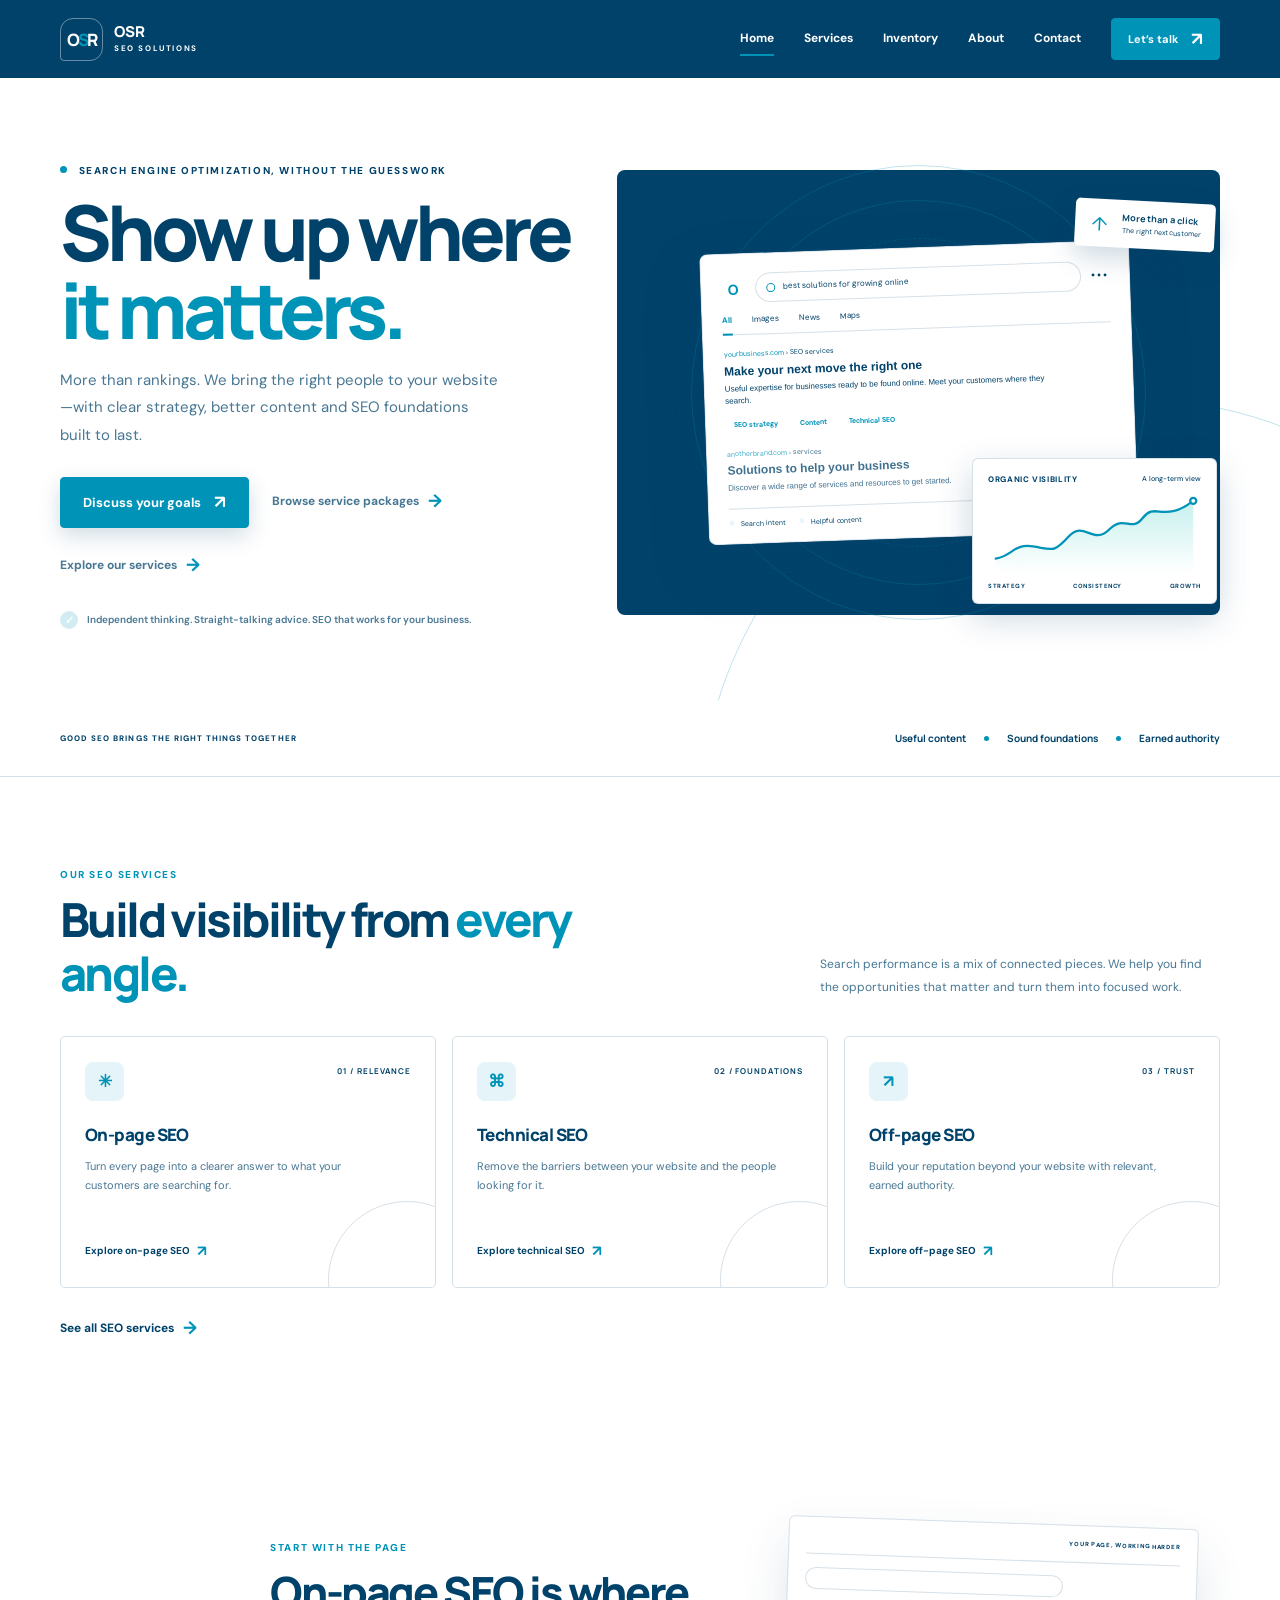
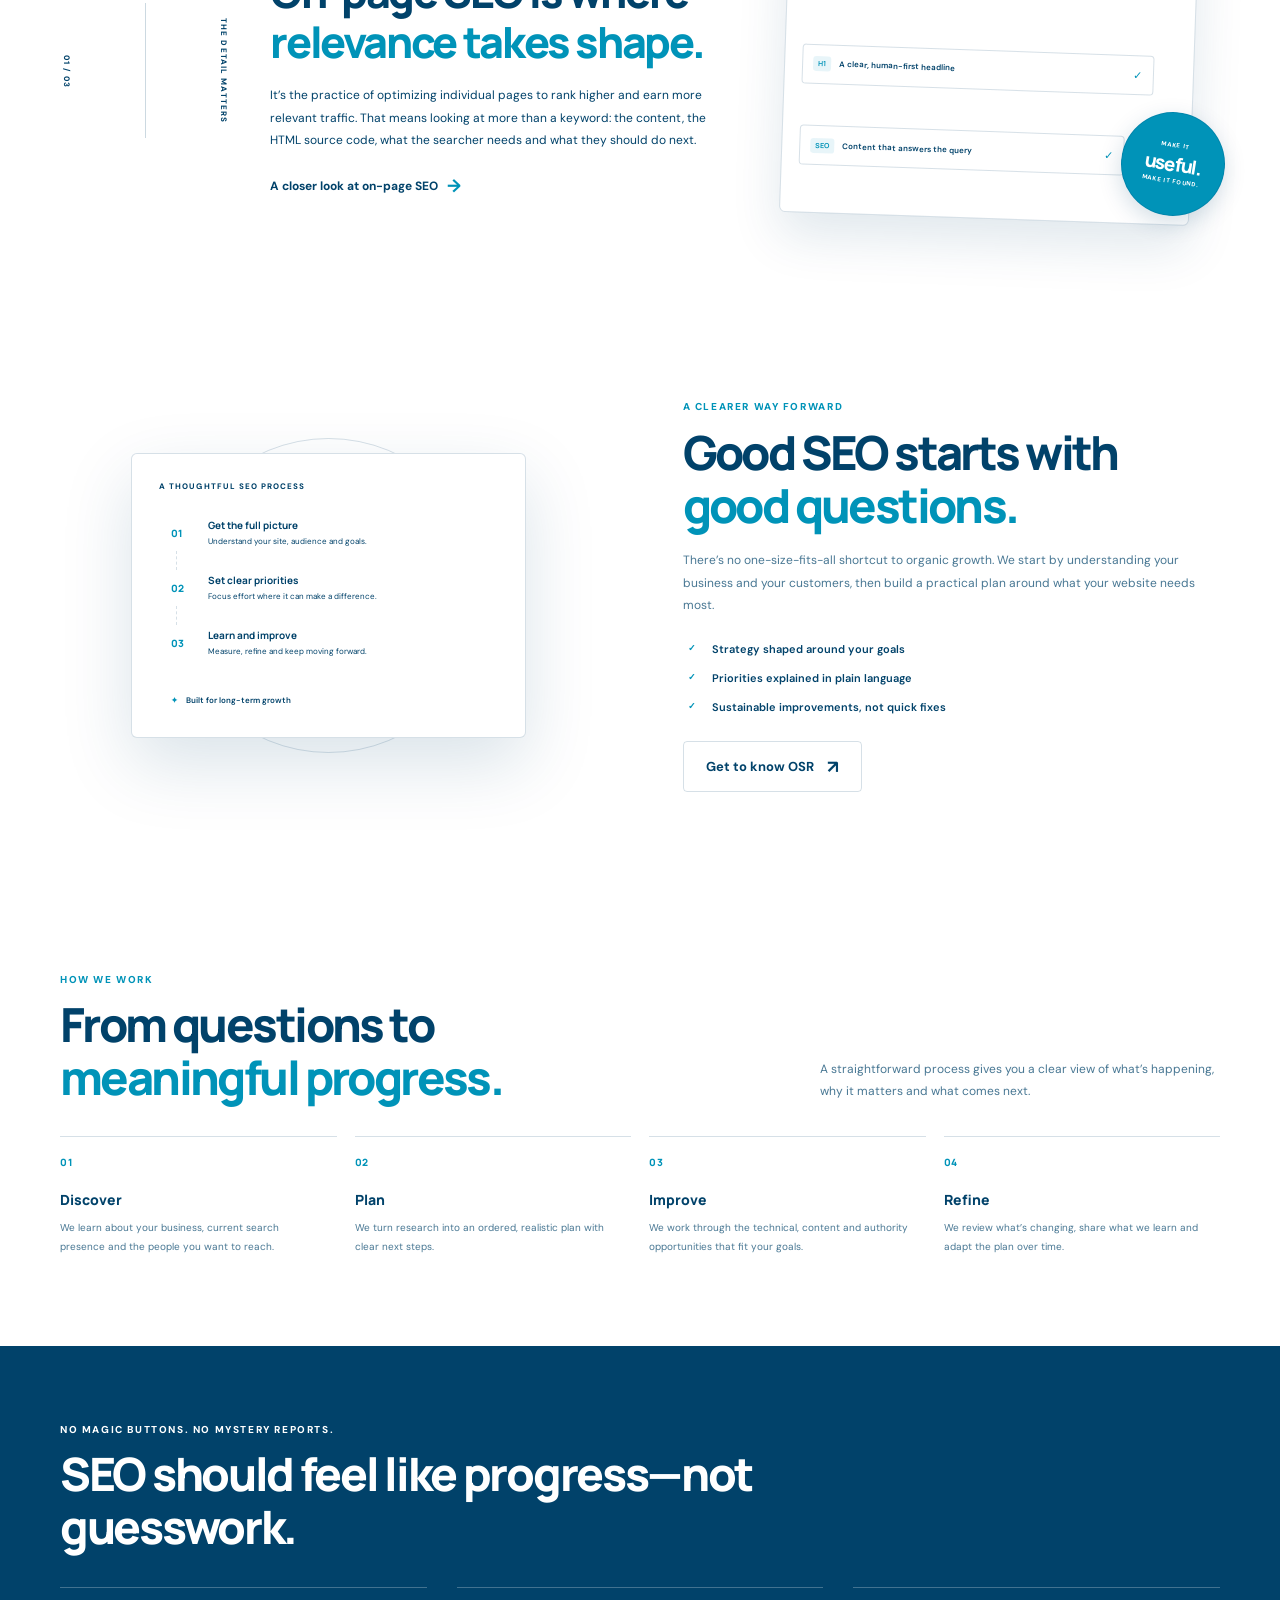
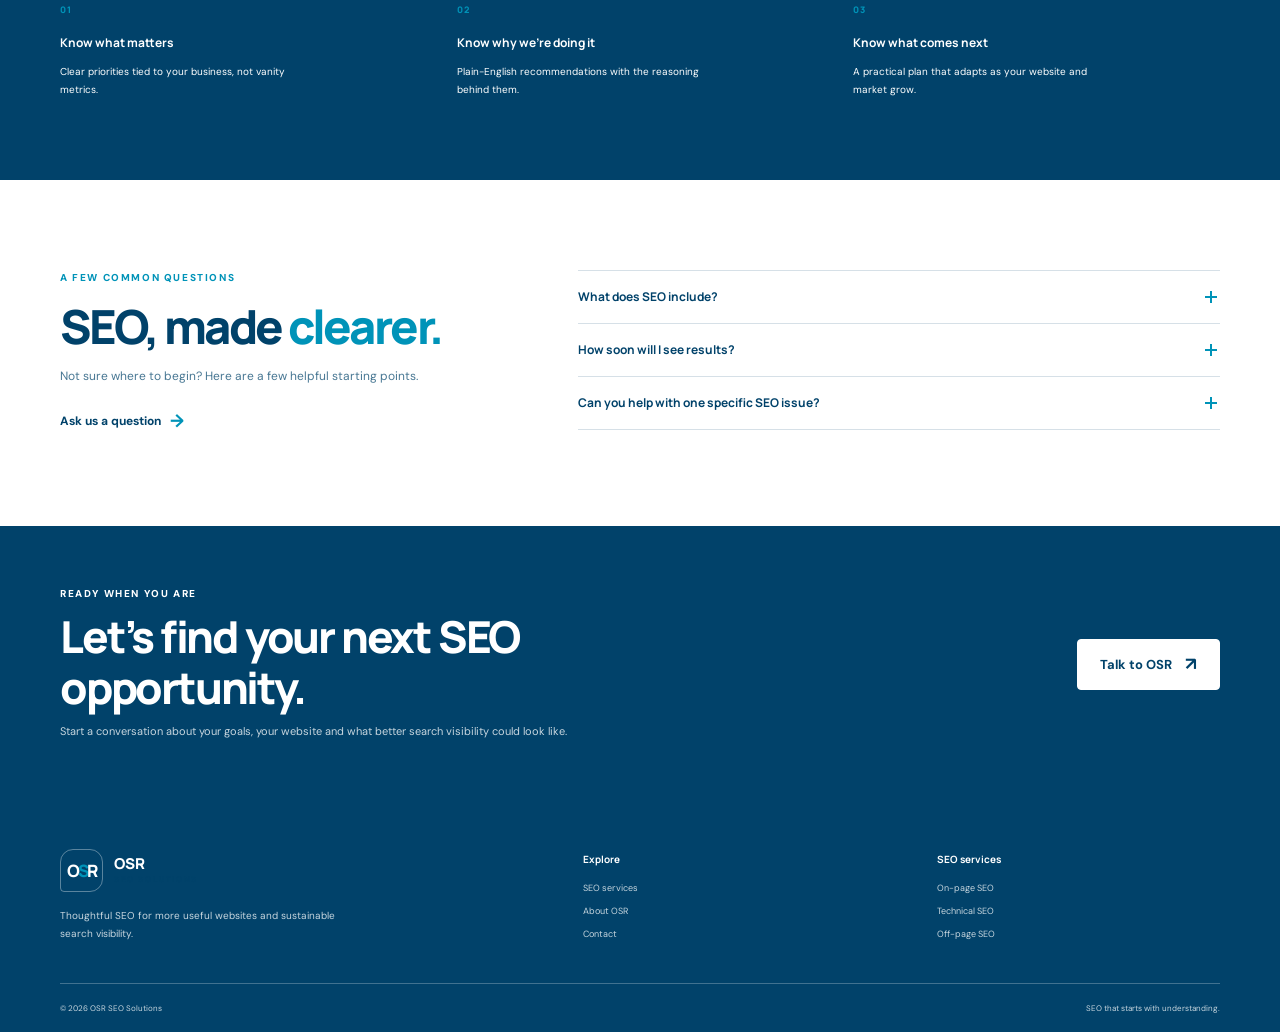
==== index.html @ 1d24c89a "Initial website upload Co-authored-by: Copilot <223556219+Copilot@users.noreply.github.com>" ====
<!doctype html>
<html lang="en">
<head>
  <meta charset="utf-8">
  <meta name="viewport" content="width=device-width, initial-scale=1">
  <meta name="description" content="Practical SEO strategy, content optimization and technical improvements from OSR SEO Solutions. Build sustainable search visibility for your business.">
  <title>OSR SEO Solutions | SEO for sustainable growth</title>
  <link rel="stylesheet" href="styles.css">
  <script src="script.js" defer></script>
</head>
<body>
  <a class="skip-link" href="#main">Skip to content</a>
  <header class="site-header">
    <div class="container header-inner">
      <a class="brand" href="index.html" aria-label="OSR SEO Solutions home">
        <span class="brand-mark" aria-hidden="true">O<span>S</span>R</span>
        <span class="brand-name">OSR <span>SEO SOLUTIONS</span></span>
      </a>
      <button class="menu-toggle" type="button" aria-expanded="false" aria-controls="site-nav">
        <span class="sr-only">Toggle navigation</span><span></span><span></span><span></span>
      </button>
      <nav class="site-nav" id="site-nav" aria-label="Main navigation">
        <a class="active" href="index.html">Home</a>
        <a href="services.html">Services</a>
        <a href="inventory.html">Inventory</a>
        <a href="about.html">About</a>
        <a href="contact.html">Contact</a>
        <a class="button button-small" href="contact.html">Let’s talk <span aria-hidden="true">↗</span></a>
      </nav>
    </div>
  </header>

  <main id="main">
    <section class="hero">
      <div class="container hero-grid">
        <div class="hero-copy">
          <p class="eyebrow"><span class="eyebrow-dot"></span> Search engine optimization, without the guesswork</p>
          <h1>Show up where <span>it matters.</span></h1>
          <p class="hero-intro">More than rankings. We bring the right people to your website—with clear strategy, better content and SEO foundations built to last.</p>
          <div class="button-row">
            <a class="button" href="contact.html">Discuss your goals <span aria-hidden="true">↗</span></a>
            <a class="text-link" href="inventory.html">Browse service packages <span aria-hidden="true">→</span></a>
            <a class="text-link" href="services.html">Explore our services <span aria-hidden="true">→</span></a>
          </div>
          <div class="hero-note"><span class="note-icon" aria-hidden="true">✓</span> Independent thinking. Straight-talking advice. SEO that works for your business.</div>
        </div>
        <div class="hero-visual" aria-label="Illustration showing how a website can appear in search results">
          <div class="hero-grid-lines" aria-hidden="true"></div>
          <div class="search-art">
            <div class="search-art-top"><span class="search-art-logo">O</span><span class="search-art-search"><span class="search-art-lens"></span> best solutions for growing online</span><span class="search-art-menu">•••</span></div>
            <div class="search-art-tabs"><span class="selected">All</span><span>Images</span><span>News</span><span>Maps</span></div>
            <div class="search-result"><small>yourbusiness.com <span>› SEO services</span></small><strong>Make your next move the right one</strong><p>Useful expertise for businesses ready to be found online. Meet your customers where they search.</p><div class="search-tags"><span>SEO strategy</span><span>Content</span><span>Technical SEO</span></div></div>
            <div class="search-result search-result-muted"><small>anotherbrand.com <span>› services</span></small><strong>Solutions to help your business</strong><p>Discover a wide range of services and resources to get started.</p></div>
            <div class="result-footer"><span><i></i> Search intent</span><span><i></i> Helpful content</span></div>
          </div>
          <div class="growth-card">
            <div class="growth-head"><span>ORGANIC VISIBILITY</span><span class="growth-period">A long-term view</span></div>
            <svg class="growth-chart" viewBox="0 0 260 104" role="img" aria-label="Illustrative rising search visibility graph">
              <defs><linearGradient id="area-fill" x1="0" x2="0" y1="0" y2="1"><stop offset="0" stop-color="#50d3ca" stop-opacity=".33"/><stop offset="1" stop-color="#50d3ca" stop-opacity="0"/></linearGradient></defs>
              <path class="chart-area" d="M0 85 C22 82 23 65 49 69 S76 78 96 56 S128 68 149 47 S178 52 194 31 S221 39 260 9 V104 H0Z"/>
              <path class="chart-line" d="M0 85 C22 82 23 65 49 69 S76 78 96 56 S128 68 149 47 S178 52 194 31 S221 39 260 9"/>
              <circle class="chart-point" cx="260" cy="9" r="4"/>
            </svg>
            <div class="growth-labels"><span>STRATEGY</span><span>CONSISTENCY</span><span>GROWTH</span></div>
          </div>
          <div class="hero-sticker"><span class="sticker-mark">↑</span><span><strong>More than a click</strong><small>The right next customer</small></span></div>
        </div>
      </div>
    </section>

    <section class="logo-strip" aria-label="SEO approach">
      <div class="container logo-strip-inner"><span>GOOD SEO BRINGS THE RIGHT THINGS TOGETHER</span><div><b>Useful content</b><i></i><b>Sound foundations</b><i></i><b>Earned authority</b></div></div>
    </section>

    <section class="section section-white">
      <div class="container">
        <div class="section-heading">
          <div><p class="eyebrow">Our SEO services</p><h2>Build visibility from <span>every angle.</span></h2></div>
          <p>Search performance is a mix of connected pieces. We help you find the opportunities that matter and turn them into focused work.</p>
        </div>
        <div class="service-grid">
          <a class="service-card" href="on-page-seo.html"><span class="card-icon icon-content" aria-hidden="true">✳</span><span class="card-number">01 / RELEVANCE</span><h3>On-page SEO</h3><p>Turn every page into a clearer answer to what your customers are searching for.</p><span class="card-link">Explore on-page SEO <b aria-hidden="true">↗</b></span></a>
          <a class="service-card" href="technical-seo.html"><span class="card-icon icon-technical" aria-hidden="true">⌘</span><span class="card-number">02 / FOUNDATIONS</span><h3>Technical SEO</h3><p>Remove the barriers between your website and the people looking for it.</p><span class="card-link">Explore technical SEO <b aria-hidden="true">↗</b></span></a>
          <a class="service-card" href="off-page-seo.html"><span class="card-icon icon-authority" aria-hidden="true">↗</span><span class="card-number">03 / TRUST</span><h3>Off-page SEO</h3><p>Build your reputation beyond your website with relevant, earned authority.</p><span class="card-link">Explore off-page SEO <b aria-hidden="true">↗</b></span></a>
        </div>
        <a class="text-link section-link" href="services.html">See all SEO services <span aria-hidden="true">→</span></a>
      </div>
    </section>

    <section class="editorial-section">
      <div class="container editorial-grid">
        <div class="editorial-kicker"><span>THE DETAIL MATTERS</span><span class="editorial-rule"></span><span>01 / 03</span></div>
        <div class="editorial-copy"><p class="eyebrow">Start with the page</p><h2>On-page SEO is where <span>relevance takes shape.</span></h2><p>It’s the practice of optimizing individual pages to rank higher and earn more relevant traffic. That means looking at more than a keyword: the content, the HTML source code, what the searcher needs and what they should do next.</p><a class="text-link" href="on-page-seo.html">A closer look at on-page SEO <span aria-hidden="true">→</span></a></div>
        <div class="editorial-art" aria-hidden="true">
          <div class="editorial-browser"><div class="browser-dots"><i></i><i></i><i></i><span>YOUR PAGE, WORKING HARDER</span></div><div class="browser-search"></div><div class="browser-title-line"></div><div class="browser-line browser-line-short"></div><div class="browser-highlight"><b>H1</b><span>A clear, human-first headline</span><em>✓</em></div><div class="browser-line"></div><div class="browser-line browser-line-medium"></div><div class="browser-highlight browser-highlight-muted"><b>SEO</b><span>Content that answers the query</span><em>✓</em></div><div class="browser-line browser-line-short"></div></div>
          <div class="editorial-stamp"><span>MAKE IT</span><strong>useful.</strong><span>MAKE IT FOUND.</span></div>
        </div>
      </div>
    </section>

    <section class="section section-tint">
      <div class="container split-section">
        <div class="split-visual">
          <div class="strategy-card">
            <span class="mini-label">A thoughtful SEO process</span>
            <div class="strategy-line"><span class="strategy-badge">01</span><span><strong>Get the full picture</strong><small>Understand your site, audience and goals.</small></span></div>
            <div class="strategy-connector"></div>
            <div class="strategy-line"><span class="strategy-badge">02</span><span><strong>Set clear priorities</strong><small>Focus effort where it can make a difference.</small></span></div>
            <div class="strategy-connector"></div>
            <div class="strategy-line"><span class="strategy-badge">03</span><span><strong>Learn and improve</strong><small>Measure, refine and keep moving forward.</small></span></div>
            <div class="strategy-bottom"><span aria-hidden="true">✦</span> Built for long-term growth</div>
          </div>
          <div class="visual-decoration" aria-hidden="true"></div>
        </div>
        <div class="split-copy">
          <p class="eyebrow">A clearer way forward</p>
          <h2>Good SEO starts with <span>good questions.</span></h2>
          <p>There’s no one-size-fits-all shortcut to organic growth. We start by understanding your business and your customers, then build a practical plan around what your website needs most.</p>
          <ul class="check-list"><li><span>✓</span> Strategy shaped around your goals</li><li><span>✓</span> Priorities explained in plain language</li><li><span>✓</span> Sustainable improvements, not quick fixes</li></ul>
          <a class="button button-outline" href="about.html">Get to know OSR <span aria-hidden="true">↗</span></a>
        </div>
      </div>
    </section>

    <section class="section section-white">
      <div class="container">
        <div class="section-heading process-heading"><div><p class="eyebrow">How we work</p><h2>From questions to <span>meaningful progress.</span></h2></div><p>A straightforward process gives you a clear view of what’s happening, why it matters and what comes next.</p></div>
        <div class="process-grid">
          <article class="process-step"><span class="process-count">01</span><h3>Discover</h3><p>We learn about your business, current search presence and the people you want to reach.</p></article>
          <article class="process-step"><span class="process-count">02</span><h3>Plan</h3><p>We turn research into an ordered, realistic plan with clear next steps.</p></article>
          <article class="process-step"><span class="process-count">03</span><h3>Improve</h3><p>We work through the technical, content and authority opportunities that fit your goals.</p></article>
          <article class="process-step"><span class="process-count">04</span><h3>Refine</h3><p>We review what’s changing, share what we learn and adapt the plan over time.</p></article>
        </div>
      </div>
    </section>

    <section class="principles-band"><div class="container principles-inner"><p class="eyebrow eyebrow-light">No magic buttons. No mystery reports.</p><h2>SEO should feel like <span>progress—not guesswork.</span></h2><div class="principles-grid"><div><span>01</span><strong>Know what matters</strong><p>Clear priorities tied to your business, not vanity metrics.</p></div><div><span>02</span><strong>Know why we’re doing it</strong><p>Plain-English recommendations with the reasoning behind them.</p></div><div><span>03</span><strong>Know what comes next</strong><p>A practical plan that adapts as your website and market grow.</p></div></div></div></section>

    <section class="section faq-section">
      <div class="container faq-layout">
        <div><p class="eyebrow">A few common questions</p><h2>SEO, made <span>clearer.</span></h2><p class="faq-intro">Not sure where to begin? Here are a few helpful starting points.</p><a class="text-link" href="contact.html">Ask us a question <span aria-hidden="true">→</span></a></div>
        <div class="faq-list">
          <details><summary>What does SEO include?<span aria-hidden="true"></span></summary><p>SEO can include keyword and audience research, on-page content improvements, technical website work, local search and off-page authority building. The right mix depends on your site and goals.</p></details>
          <details><summary>How soon will I see results?<span aria-hidden="true"></span></summary><p>SEO is an ongoing process, and timing varies with your website, competition and the work involved. We focus on making sound improvements and monitoring progress rather than promising a fixed ranking or timeline.</p></details>
          <details><summary>Can you help with one specific SEO issue?<span aria-hidden="true"></span></summary><p>Yes. You can start with a focused SEO audit or a specific service, then decide whether broader ongoing support makes sense for your business.</p></details>
        </div>
      </div>
    </section>

    <section class="cta-section"><div class="container cta-inner"><div><p class="eyebrow eyebrow-light">Ready when you are</p><h2>Let’s find your next <span>SEO opportunity.</span></h2><p>Start a conversation about your goals, your website and what better search visibility could look like.</p></div><a class="button button-light" href="contact.html">Talk to OSR <span aria-hidden="true">↗</span></a></div></section>
  </main>

  <footer class="site-footer">
    <div class="container footer-main">
      <div class="footer-brand"><a class="brand brand-light" href="index.html"><span class="brand-mark" aria-hidden="true">O<span>S</span>R</span><span class="brand-name">OSR <span>SEO SOLUTIONS</span></span></a><p>Thoughtful SEO for more useful websites and sustainable search visibility.</p></div>
      <div class="footer-column"><h2>Explore</h2><a href="services.html">SEO services</a><a href="about.html">About OSR</a><a href="contact.html">Contact</a></div>
      <div class="footer-column"><h2>SEO services</h2><a href="on-page-seo.html">On-page SEO</a><a href="technical-seo.html">Technical SEO</a><a href="off-page-seo.html">Off-page SEO</a></div>
    </div>
    <div class="container footer-bottom"><span>© <span data-current-year>2026</span> OSR SEO Solutions</span><span>SEO that starts with understanding.</span></div>
  </footer>
</body>
</html>
---- styles.css ----
@import url("https://fonts.googleapis.com/css2?family=DM+Sans:wght@400;500;600;700&family=Manrope:wght@400;500;600;700;800&display=swap");

:root  {
   
  color-scheme: light;
  --navy: #01426a;
  --teal: #0093b8;
  --teal-deep: var(--teal);
  --ink: var(--navy);
  --muted: rgb(1 66 106 / 72%);
  --line: rgb(1 66 106 / 16%);
  --pale: #fff;
  --white: #fff;
  --shadow: 0 26px 70px rgb(1 66 106 / 15%);
 
}
*  {
    box-sizing: border-box;  
}
html  {
    scroll-behavior: smooth;  
}
body  {
    margin: 0; background: var(--white); color: var(--ink); font-family: "DM Sans", Arial, sans-serif; font-size: 16px; line-height: 1.65; -webkit-font-smoothing: antialiased;  
}
a  {
    color: inherit; text-decoration: none;  
}
button, input, select, textarea  {
    font: inherit;  
}
button, a  {
    -webkit-tap-highlight-color: transparent;  
}
button:focus-visible, a:focus-visible, input:focus-visible, select:focus-visible, textarea:focus-visible, summary:focus-visible  {
    outline: 3px solid rgb(1 66 106 / 16%); outline-offset: 3px;  
}
.container  {
    width: min(1160px, calc(100% - 56px)); margin-inline: auto;  
}
.sr-only  {
    position: absolute; width: 1px; height: 1px; padding: 0; margin: -1px; overflow: hidden; clip: rect(0, 0, 0, 0); white-space: nowrap; border: 0;  
}
.skip-link  {
    position: absolute; z-index: 30; top: 8px; left: 8px; padding: 10px 14px; transform: translateY(-150%); border-radius: 5px; background: var(--white); color: var(--navy);  
}
.skip-link:focus  {
    transform: translateY(0);  
}
h1, h2, h3, p  {
    margin-top: 0;  
}
h1, h2, h3  {
    color: var(--navy); font-family: "Manrope", "DM Sans", sans-serif;  
}
.site-header  {
    position: sticky; z-index: 20; top: 0; border-bottom: 1px solid rgb(1 66 106 / 16%); background: var(--white); color: var(--navy); backdrop-filter: blur(14px);  
}
.header-inner  {
    min-height: 78px; display: flex; align-items: center; justify-content: space-between; gap: 32px;  
}
.brand  {
    display: inline-flex; align-items: center; gap: 11px; flex: 0 0 auto;  
}
.brand-mark  {
    width: 43px; height: 43px; display: flex; align-items: center; justify-content: center; border: 1px solid rgb(1 66 106 / 16%); border-radius: 13px 13px 13px 4px; color: var(--navy); font: 800 17px/1 "Manrope", sans-serif; letter-spacing: -2px;  
}
.brand-mark span  {
    color: var(--teal-deep);  
}
.brand-name  {
    display: grid; gap: 2px; color: var(--navy); font: 800 15px/1.1 "Manrope", sans-serif; letter-spacing: .01em;  
}
.brand-name > span  {
    color: var(--navy); font: 700 8px/1.4 "DM Sans", sans-serif; letter-spacing: .2em;  
}
.site-nav  {
    display: flex; align-items: center; gap: 30px;  
}
.site-nav > a:not(.button)  {
    position: relative; padding: 8px 0; color: var(--navy); font-size: 12px; font-weight: 700; transition: color .2s ease;  
}
.site-nav > a:not(.button):hover, .site-nav > a.active  {
    color: var(--navy);  
}
.site-nav > a.active::after  {
    position: absolute; right: 0; bottom: 1px; left: 0; height: 2px; background: var(--teal); content: "";  
}
.menu-toggle  {
    display: none;  
}
.button  {
    min-height: 51px; display: inline-flex; align-items: center; justify-content: center; gap: 13px; padding: 0 22px; border: 1px solid var(--teal); border-radius: 4px; background: var(--teal); color: var(--white); font-size: 13px; font-weight: 700; transition: background .2s ease, border-color .2s ease, transform .2s ease;  
}
.button:hover  {
    transform: translateY(-2px); border-color: var(--teal-deep); background: var(--teal-deep);  
}
.button > span  {
    font-size: 18px; line-height: 1;  
}
.button-small  {
    min-height: 42px; padding: 0 16px; border-color: var(--navy); background: var(--navy); font-size: 11px;  
}
.button-small:hover  {
    border-color: var(--teal-deep); background: var(--teal-deep);  
}
.button-outline  {
    border-color: rgb(1 66 106 / 16%); background: transparent; color: var(--navy);  
}
.button-outline:hover  {
    border-color: var(--navy); background: var(--navy); color: var(--white);  
}
.button-light  {
    flex: 0 0 auto; border-color: var(--white); background: var(--white); color: var(--navy);  
}
.button-light:hover  {
    border-color: rgb(1 66 106 / 16%); background: rgb(0 147 184 / 9%); color: var(--navy);  
}
.hero  {
    position: relative; overflow: hidden; padding: 77px 0 71px; background: radial-gradient(ellipse at 81% 41%, var(--teal), transparent 36%), linear-gradient(116deg, var(--navy) 0%, var(--navy) 54%, var(--navy) 100%); color: var(--white);  
}
.hero::before  {
    position: absolute; inset: 0; background-image: linear-gradient(var(--white) 1px, transparent 1px), linear-gradient(90deg, var(--white) 1px, transparent 1px); background-size: 56px 56px; content: ""; mask-image: linear-gradient(90deg, transparent, var(--navy));  
}
.hero::after  {
    position: absolute; right: -280px; bottom: -560px; width: 860px; height: 860px; border: 1px solid rgb(1 66 106 / 16%); border-radius: 50%; content: "";  
}
.hero-grid  {
    position: relative; z-index: 1; display: grid; grid-template-columns: .92fr 1.08fr; align-items: center; gap: 44px;  
}
.hero-copy  {
    padding: 8px 0 0;  
}
.eyebrow  {
    margin: 0 0 15px; color: var(--teal-deep); font-size: 10px; font-weight: 800; letter-spacing: .16em; line-height: 1.5; text-transform: uppercase;  
}
.hero .eyebrow, .eyebrow-light  {
    color: var(--teal);  
}
.eyebrow-dot  {
    width: 7px; height: 7px; display: inline-block; margin-right: 8px; border-radius: 50%; background: rgb(0 147 184 / 9%); vertical-align: 1px; box-shadow: 0 0 12px rgb(1 66 106 / 70%);  
}
.hero h1  {
    max-width: 560px; margin-bottom: 18px; color: var(--white); font-size: clamp(52px, 6.3vw, 77px); font-weight: 800; letter-spacing: -.065em; line-height: 1.01;  
}
.hero h1 span  {
    color: var(--teal);  
}
.hero-intro  {
    max-width: 440px; margin-bottom: 27px; color: var(--navy); font-size: 15px; line-height: 1.85;  
}
.button-row  {
    display: flex; align-items: center; flex-wrap: wrap; gap: 23px;  
}
.hero .button  {
    box-shadow: 0 8px 22px rgb(1 66 106 / 18%);  
}
.text-link  {
    display: inline-flex; align-items: center; gap: 9px; color: var(--navy); font-size: 12px; font-weight: 700; transition: color .2s ease, gap .2s ease;  
}
.text-link:hover  {
    gap: 14px; color: var(--teal-deep);  
}
.text-link > span  {
    color: var(--teal-deep); font-size: 18px;  
}
.hero .text-link  {
    color: var(--navy);  
}
.hero .text-link > span  {
    color: var(--teal);  
}
.hero .text-link:hover  {
    color: var(--teal);  
}
.hero-note  {
    display: flex; align-items: center; gap: 9px; margin-top: 31px; color: var(--navy); font-size: 10px; font-weight: 600;  
}
.note-icon  {
    width: 18px; height: 18px; display: grid; place-items: center; border-radius: 50%; background: rgb(0 147 184 / 9%); color: var(--teal); font-size: 11px;  
}
.hero-visual  {
    position: relative; min-height: 445px; display: grid; place-items: center;  
}
.hero-grid-lines  {
    position: absolute; width: 455px; height: 455px; border: 1px solid rgb(1 66 106 / 16%); border-radius: 50%;  
}
.hero-grid-lines::before, .hero-grid-lines::after  {
    position: absolute; inset: 34px; border: 1px solid rgb(1 66 106 / 16%); border-radius: 50%; content: "";  
}
.hero-grid-lines::after  {
    inset: 72px; border-style: dashed;  
}
.search-art  {
    position: relative; z-index: 1; width: min(430px, 88%); min-height: 263px; padding: 19px 20px 14px; transform: rotate(-2deg); border: 1px solid rgb(1 66 106 / 16%); border-radius: 8px; background: var(--white); box-shadow: 0 24px 55px rgb(1 66 106 / 25%);  
}
.search-art-top  {
    display: flex; align-items: center; gap: 10px;  
}
.search-art-logo  {
    width: 24px; height: 24px; display: grid; place-items: center; border-radius: 50%; background: var(--white); color: var(--teal-deep); font: 800 14px "Manrope", sans-serif;  
}
.search-art-search  {
    height: 30px; display: flex; flex: 1; align-items: center; gap: 8px; padding: 0 10px; border: 1px solid rgb(1 66 106 / 16%); border-radius: 20px; color: var(--navy); font-size: 8px;  
}
.search-art-lens  {
    width: 9px; height: 9px; border: 1.5px solid var(--teal-deep); border-radius: 50%;  
}
.search-art-menu  {
    color: var(--navy); font-size: 12px; letter-spacing: 2px;  
}
.search-art-tabs  {
    display: flex; gap: 20px; margin: 10px 0 13px; padding-bottom: 8px; border-bottom: 1px solid rgb(1 66 106 / 16%); color: var(--navy); font-size: 8px;  
}
.search-art-tabs .selected  {
    position: relative; color: var(--teal-deep); font-weight: 700;  
}
.search-art-tabs .selected::after  {
    position: absolute; right: 0; bottom: -9px; left: 0; height: 2px; background: var(--teal); content: "";  
}
.search-result  {
    margin-bottom: 13px;  
}
.search-result small  {
    display: block; margin-bottom: 3px; color: var(--teal); font-size: 7px;  
}
.search-result small span  {
    color: var(--navy);  
}
.search-result strong  {
    display: block; margin-bottom: 3px; color: var(--navy); font: 600 12px/1.4 Arial, sans-serif;  
}
.search-result p  {
    max-width: 340px; margin: 0; color: var(--navy); font: 8px/1.55 Arial, sans-serif;  
}
.search-result-muted  {
    margin-top: 10px; opacity: .75;  
}
.search-tags  {
    display: flex; gap: 6px; margin-top: 8px;  
}
.search-tags span  {
    padding: 4px 8px; border-radius: 20px; background: var(--white); color: var(--teal); font-size: 7px; font-weight: 700;  
}
.result-footer  {
    display: flex; gap: 14px; padding-top: 9px; border-top: 1px solid rgb(1 66 106 / 16%); color: var(--navy); font-size: 7px;  
}
.result-footer i  {
    width: 5px; height: 5px; display: inline-block; margin-right: 4px; border-radius: 50%; background: rgb(0 147 184 / 9%); vertical-align: 1px;  
}
.growth-card  {
    position: absolute; right: 3px; bottom: 11px; z-index: 2; width: 245px; padding: 14px 15px 11px; border: 1px solid rgb(1 66 106 / 16%); border-radius: 6px; background: var(--white); box-shadow: 0 13px 35px rgb(1 66 106 / 22%);  
}
.growth-head  {
    display: flex; justify-content: space-between; color: var(--navy); font-size: 8px; font-weight: 800; letter-spacing: .08em;  
}
.growth-period  {
    color: var(--navy); font-size: 7px; font-weight: 500; letter-spacing: 0;  
}
.growth-chart  {
    width: 100%; height: 79px; overflow: visible; margin-top: 8px;  
}
.chart-area  {
    fill: url(#area-fill);  
}
.chart-line  {
    fill: none; stroke: var(--teal); stroke-linecap: round; stroke-width: 3;  
}
.chart-point  {
    fill: var(--white); stroke: var(--teal); stroke-width: 3;  
}
.growth-labels  {
    display: flex; justify-content: space-between; color: var(--navy); font-size: 6px; font-weight: 700; letter-spacing: .09em;  
}
.hero-sticker  {
    position: absolute; top: 31px; right: 5px; z-index: 2; display: flex; align-items: center; gap: 9px; padding: 10px 13px 10px 10px; transform: rotate(3deg); border-radius: 5px; background: var(--white); box-shadow: 0 10px 28px rgb(1 66 106 / 20%);  
}
.sticker-mark  {
    width: 28px; height: 28px; display: grid; place-items: center; border-radius: 50%; background: var(--white); color: var(--teal); font-size: 19px;  
}
.hero-sticker > span + span  {
    display: grid; gap: 1px;  
}
.hero-sticker strong  {
    color: var(--navy); font: 700 9px "Manrope", sans-serif;  
}
.hero-sticker small  {
    color: var(--navy); font-size: 7px;  
}
.logo-strip  {
    border-bottom: 1px solid rgb(1 66 106 / 16%); background: var(--white);  
}
.logo-strip-inner  {
    min-height: 76px; display: flex; align-items: center; justify-content: space-between; gap: 24px;  
}
.logo-strip-inner > span  {
    color: var(--navy); font-size: 8px; font-weight: 800; letter-spacing: .13em;  
}
.logo-strip-inner > div  {
    display: flex; align-items: center; gap: 18px; color: var(--navy-soft); font: 700 10px "Manrope", sans-serif;  
}
.logo-strip-inner i  {
    width: 5px; height: 5px; border-radius: 50%; background: var(--teal);  
}
.section  {
    padding: 90px 0;  
}
.section-white  {
    background: var(--white);  
}
.section-tint  {
    background: var(--pale);  
}
.section-heading  {
    display: grid; grid-template-columns: 1fr .7fr; align-items: end; gap: 55px; margin-bottom: 36px;  
}
.section-heading .eyebrow  {
    margin-bottom: 11px;  
}
.section-heading h2, .split-copy h2, .faq-layout h2, .contact-copy h2  {
    max-width: 590px; margin-bottom: 0; font-size: clamp(32px, 3.9vw, 47px); font-weight: 800; letter-spacing: -.055em; line-height: 1.13;  
}
.section-heading > p  {
    max-width: 400px; justify-self: end; margin: 0 0 2px; color: var(--muted); font-size: 12px; line-height: 1.85;  
}
.hero h1 span, .page-hero h1 span, h2 span  {
    color: var(--teal-deep);  
}
.hero h1 span  {
    color: var(--teal);  
}
.service-grid  {
    display: grid; grid-template-columns: repeat(3, 1fr); gap: 16px;  
}
.service-card  {
    position: relative; min-height: 252px; display: flex; flex-direction: column; align-items: flex-start; padding: 25px 24px 23px; overflow: hidden; border: 1px solid rgb(1 66 106 / 16%); border-radius: 5px; background: var(--white); transition: box-shadow .25s ease, transform .25s ease, border-color .25s ease;  
}
a.service-card:hover  {
    transform: translateY(-5px); border-color: rgb(1 66 106 / 16%); box-shadow: 0 17px 36px rgb(1 66 106 / 10%);  
}
.service-card::after  {
    position: absolute; right: -51px; bottom: -72px; width: 156px; height: 156px; border: 1px solid rgb(1 66 106 / 16%); border-radius: 50%; content: ""; transition: transform .3s ease;  
}
.service-card:hover::after  {
    transform: scale(1.2);  
}
.card-icon, .aside-icon  {
    display: grid; flex: 0 0 auto; place-items: center; border-radius: 8px; font-weight: 700;  
}
.card-icon  {
    width: 39px; height: 39px; margin-bottom: 20px; font-size: 17px;  
}
.card-number  {
    position: absolute; top: 28px; right: 24px; color: var(--navy); font: 700 8px "Manrope", sans-serif; letter-spacing: .12em;  
}
.service-card h3  {
    margin-bottom: 8px; font-size: 17px; font-weight: 800; letter-spacing: -.03em;  
}
.service-card p  {
    max-width: 300px; margin-bottom: 19px; color: var(--muted); font-size: 11px; line-height: 1.75;  
}
.card-link  {
    position: relative; z-index: 1; display: inline-flex; align-items: center; gap: 7px; margin-top: auto; color: var(--navy); font-size: 10px; font-weight: 700;  
}
.card-link b  {
    color: var(--teal-deep); font-size: 15px;  
}
.section-link  {
    margin-top: 26px;  
}
.service-grid-expanded  {
    row-gap: 18px;  
}
.service-grid-expanded .service-card  {
    min-height: 255px;  
}
.icon-content  {
    background: var(--white); color: var(--teal);  
}
.icon-technical  {
    background: var(--white); color: var(--navy);  
}
.icon-authority  {
    background: var(--white); color: var(--navy);  
}
.icon-research  {
    background: var(--white); color: var(--navy);  
}
.icon-local  {
    background: rgb(0 147 184 / 9%); color: var(--teal);  
}
.editorial-section  {
    padding: 89px 0; overflow: hidden; background: var(--white);  
}
.editorial-grid  {
    display: grid; grid-template-columns: .38fr 1fr 1.03fr; align-items: center; gap: 40px;  
}
.editorial-kicker  {
    height: 246px; display: flex; flex-direction: column; align-items: center; justify-content: space-between; color: var(--navy); font-size: 8px; font-weight: 800; letter-spacing: .14em; writing-mode: vertical-rl;  
}
.editorial-rule  {
    width: 1px; height: 135px; background: rgb(0 147 184 / 9%);  
}
.editorial-copy .eyebrow  {
    margin-bottom: 12px;  
}
.editorial-copy h2  {
    margin: 0 0 17px; font-size: clamp(31px, 3.5vw, 43px); font-weight: 800; letter-spacing: -.055em; line-height: 1.16;  
}
.editorial-copy > p:not(.eyebrow)  {
    max-width: 450px; margin-bottom: 20px; color: var(--navy); font-size: 12px; line-height: 1.9;  
}
.editorial-art  {
    position: relative; min-height: 292px; display: grid; place-items: center;  
}
.editorial-browser  {
    width: min(100%, 410px); padding: 14px 17px 20px; transform: rotate(2deg); border: 1px solid rgb(1 66 106 / 16%); border-radius: 6px; background: var(--white); box-shadow: 0 23px 50px rgb(1 66 106 / 12%);  
}
.browser-dots  {
    display: flex; align-items: center; gap: 5px; padding-bottom: 12px; border-bottom: 1px solid rgb(1 66 106 / 16%);  
}
.browser-dots i  {
    width: 5px; height: 5px; border-radius: 50%; background: var(--white);  
}
.browser-dots span  {
    margin-left: auto; color: var(--navy); font-size: 6px; font-weight: 800; letter-spacing: .12em;  
}
.browser-search  {
    width: 69%; height: 22px; margin: 13px 0 16px; border: 1px solid rgb(1 66 106 / 16%); border-radius: 20px;  
}
.browser-title-line, .browser-line  {
    width: 66%; height: 5px; margin: 9px 0; border-radius: 4px; background: var(--white);  
}
.browser-title-line  {
    width: 77%; height: 9px; margin-bottom: 12px; background: var(--white);  
}
.browser-line-short  {
    width: 42%;  
}
.browser-line-medium  {
    width: 55%;  
}
.browser-highlight  {
    width: 94%; display: flex; align-items: center; gap: 8px; margin: 13px 0; padding: 10px; border: 1px solid rgb(1 66 106 / 16%); border-radius: 4px; background: var(--white);  
}
.browser-highlight b  {
    padding: 3px 5px; border-radius: 3px; background: rgb(0 147 184 / 9%); color: var(--teal); font: 700 7px "Manrope", sans-serif;  
}
.browser-highlight span  {
    color: var(--navy); font-size: 8px; font-weight: 600;  
}
.browser-highlight em  {
    margin-left: auto; color: var(--teal); font-size: 11px; font-style: normal;  
}
.browser-highlight-muted  {
    width: 87%; margin-top: 9px;  
}
.editorial-stamp  {
    position: absolute; right: -5px; bottom: 4px; width: 104px; height: 104px; display: flex; flex-direction: column; align-items: center; justify-content: center; transform: rotate(9deg); border: 1px solid rgb(1 66 106 / 16%); border-radius: 50%; background: var(--teal); color: var(--white); box-shadow: 0 7px 22px rgb(1 66 106 / 17%);  
}
.editorial-stamp span  {
    font-size: 6px; font-weight: 800; letter-spacing: .12em;  
}
.editorial-stamp strong  {
    font: 800 19px "Manrope", sans-serif; letter-spacing: -.06em;  
}
.split-section  {
    display: grid; grid-template-columns: 1fr 1fr; align-items: center; gap: 85px;  
}
.split-visual  {
    position: relative; min-height: 370px; display: grid; place-items: center;  
}
.strategy-card  {
    position: relative; z-index: 1; width: min(395px, 94%); padding: 26px 27px 18px; border: 1px solid rgb(1 66 106 / 16%); border-radius: 6px; background: var(--white); box-shadow: var(--shadow);  
}
.mini-label  {
    display: block; margin-bottom: 22px; color: var(--navy); font-size: 8px; font-weight: 800; letter-spacing: .13em; text-transform: uppercase;  
}
.strategy-line  {
    display: flex; align-items: center; gap: 13px;  
}
.strategy-badge  {
    width: 36px; height: 36px; display: grid; flex: 0 0 auto; place-items: center; border-radius: 50%; background: var(--white); color: var(--teal-deep); font: 800 10px "Manrope", sans-serif;  
}
.strategy-line > span + span  {
    display: grid; gap: 3px;  
}
.strategy-line strong  {
    color: var(--navy); font: 700 10px "Manrope", sans-serif;  
}
.strategy-line small  {
    color: var(--navy); font-size: 8px;  
}
.strategy-connector  {
    height: 19px; margin-left: 17px; border-left: 1px dashed rgb(1 66 106 / 16%);  
}
.strategy-bottom  {
    display: flex; align-items: center; gap: 8px; margin-top: 22px; padding: 11px 12px; border-radius: 4px; background: var(--white); color: var(--navy); font-size: 8px; font-weight: 600;  
}
.strategy-bottom > span  {
    color: var(--teal-deep);  
}
.visual-decoration  {
    position: absolute; width: 315px; height: 315px; border: 1px solid rgb(1 66 106 / 16%); border-radius: 50%;  
}
.visual-decoration::after  {
    position: absolute; inset: 28px; border: 1px dashed rgb(1 66 106 / 16%); border-radius: 50%; content: "";  
}
.split-copy .eyebrow  {
    margin-bottom: 12px;  
}
.split-copy h2  {
    margin-bottom: 17px;  
}
.split-copy > p:not(.eyebrow)  {
    margin-bottom: 16px; color: var(--muted); font-size: 12px; line-height: 1.9;  
}
.check-list  {
    display: grid; gap: 10px; margin: 22px 0 25px; padding: 0; list-style: none;  
}
.check-list li  {
    display: flex; align-items: center; gap: 10px; color: var(--navy); font-size: 11px; font-weight: 600;  
}
.check-list li > span  {
    width: 19px; height: 19px; display: grid; flex: 0 0 auto; place-items: center; border-radius: 50%; background: var(--white); color: var(--teal); font-size: 9px;  
}
.process-heading  {
    margin-bottom: 32px;  
}
.process-grid  {
    display: grid; grid-template-columns: repeat(4, 1fr); gap: 18px;  
}
.process-step  {
    padding: 18px 16px 0 0; border-top: 1px solid rgb(1 66 106 / 16%);  
}
.process-count  {
    display: block; margin-bottom: 19px; color: var(--teal-deep); font: 800 10px "Manrope", sans-serif; letter-spacing: .09em;  
}
.process-step h3  {
    margin-bottom: 8px; font-size: 14px; font-weight: 800;  
}
.process-step p  {
    margin: 0; color: var(--muted); font-size: 10px; line-height: 1.85;  
}
.principles-band  {
    padding: 76px 0 81px; background: var(--navy); color: var(--navy);  
}
.principles-inner > .eyebrow  {
    margin-bottom: 11px;  
}
.principles-inner > h2  {
    max-width: 700px; margin-bottom: 34px; color: var(--white); font-size: clamp(32px, 4vw, 46px); font-weight: 800; letter-spacing: -.05em; line-height: 1.14;  
}
.principles-inner > h2 span  {
    color: var(--teal);  
}
.principles-grid  {
    display: grid; grid-template-columns: repeat(3, 1fr); gap: 30px;  
}
.principles-grid > div  {
    padding-top: 15px; border-top: 1px solid rgb(1 66 106 / 16%);  
}
.principles-grid > div > span  {
    display: block; margin-bottom: 13px; color: var(--teal); font: 800 9px "Manrope", sans-serif; letter-spacing: .1em;  
}
.principles-grid strong  {
    color: var(--white); font: 700 12px "Manrope", sans-serif;  
}
.principles-grid p  {
    max-width: 260px; margin: 7px 0 0; color: var(--navy); font-size: 10px; line-height: 1.8;  
}
.faq-section  {
    background: var(--white);  
}
.faq-layout  {
    display: grid; grid-template-columns: .8fr 1.2fr; gap: 90px;  
}
.faq-layout h2  {
    margin-bottom: 14px;  
}
.faq-intro  {
    margin-bottom: 20px; color: var(--muted); font-size: 12px;  
}
.faq-list details  {
    border-bottom: 1px solid rgb(1 66 106 / 16%);  
}
.faq-list details:first-child  {
    border-top: 1px solid rgb(1 66 106 / 16%);  
}
.faq-list summary  {
    position: relative; display: flex; align-items: center; justify-content: space-between; gap: 20px; padding: 17px 0; color: var(--navy); cursor: pointer; font: 700 12px "Manrope", sans-serif; list-style: none;  
}
.faq-list summary::-webkit-details-marker  {
    display: none;  
}
.faq-list summary > span  {
    position: relative; width: 18px; height: 18px; flex: 0 0 auto;  
}
.faq-list summary > span::before, .faq-list summary > span::after  {
    position: absolute; top: 8px; left: 3px; width: 12px; height: 2px; background: var(--teal-deep); content: "";  
}
.faq-list summary > span::after  {
    transform: rotate(90deg); transition: transform .2s ease;  
}
.faq-list details[open] summary > span::after  {
    transform: rotate(0);  
}
.faq-list details p  {
    max-width: 580px; margin: -2px 30px 18px 0; color: var(--muted); font-size: 11px; line-height: 1.85;  
}
.cta-section  {
    padding: 60px 0; background: linear-gradient(108deg, var(--navy), var(--navy));  
}
.cta-inner  {
    display: flex; align-items: center; justify-content: space-between; gap: 40px;  
}
.eyebrow-light  {
    margin-bottom: 10px;  
}
.cta-inner h2  {
    max-width: 650px; margin-bottom: 9px; color: var(--white); font-size: clamp(30px, 3.8vw, 44px); font-weight: 800; letter-spacing: -.05em; line-height: 1.16;  
}
.cta-inner h2 span  {
    color: var(--teal);  
}
.cta-inner > div > p:last-child  {
    max-width: 590px; margin: 0; color: var(--navy); font-size: 11px; line-height: 1.8;  
}
.site-footer  {
    background: var(--navy); color: var(--navy);  
}
.footer-main  {
    display: grid; grid-template-columns: 1.6fr 1fr 1fr; gap: 70px; padding-top: 47px; padding-bottom: 40px;  
}
.brand-light .brand-mark  {
    border-color: rgb(255 255 255 / 35%); color: var(--white);  
}
.brand-light .brand-mark span  {
    color: var(--teal);  
}
.brand-light .brand-name  {
    color: var(--white);  
}
.brand-light .brand-name > span  {
    color: var(--navy);  
}
.footer-brand > p  {
    max-width: 300px; margin: 15px 0 0; color: var(--navy); font-size: 10px; line-height: 1.8;  
}
.footer-column  {
    display: grid; align-content: start; justify-items: start; gap: 8px;  
}
.footer-column h2  {
    margin: 3px 0 7px; color: var(--white); font: 700 10px "Manrope", sans-serif;  
}
.footer-column a  {
    color: var(--navy); font-size: 9px; transition: color .2s ease;  
}
.footer-column a:hover  {
    color: var(--teal);  
}
.footer-bottom  {
    min-height: 49px; display: flex; align-items: center; justify-content: space-between; gap: 20px; border-top: 1px solid rgb(1 66 106 / 16%); color: var(--navy); font-size: 8px;  
}
.page-hero  {
    position: relative; overflow: hidden; padding: 68px 0 40px; background: radial-gradient(ellipse at 85% 5%, var(--white), transparent 40%), var(--white);  
}
.page-hero::after  {
    position: absolute; top: -200px; right: -40px; width: 400px; height: 400px; border: 1px solid rgb(1 66 106 / 16%); border-radius: 50%; content: "";  
}
.page-hero-inner  {
    position: relative; z-index: 1;  
}
.page-hero h1  {
    max-width: 790px; margin-bottom: 13px; font-size: clamp(42px, 5vw, 59px); font-weight: 800; letter-spacing: -.06em; line-height: 1.1;  
}
.page-hero-inner > p:not(.eyebrow)  {
    max-width: 650px; margin-bottom: 22px; color: var(--navy); font-size: 13px; line-height: 1.85;  
}
.breadcrumbs  {
    display: flex; align-items: center; gap: 10px; color: var(--navy); font-size: 9px;  
}
.breadcrumbs a  {
    color: var(--navy);  
}
.breadcrumbs a:hover  {
    color: var(--teal-deep);  
}
.detail-layout  {
    display: grid; grid-template-columns: minmax(0, 1.45fr) minmax(260px, .75fr); align-items: start; gap: 72px;  
}
.detail-copy .eyebrow  {
    margin-bottom: 11px;  
}
.detail-copy h2  {
    max-width: 650px; margin-bottom: 18px; font-size: clamp(31px, 3.6vw, 42px); font-weight: 800; letter-spacing: -.05em; line-height: 1.17;  
}
.detail-copy > p:not(.eyebrow)  {
    max-width: 680px; margin-bottom: 15px; color: var(--muted); font-size: 12px; line-height: 1.9;  
}
.detail-copy h3  {
    margin: 27px 0 13px; font-size: 15px;  
}
.detail-list  {
    display: grid; gap: 12px; margin: 0; padding: 0; list-style: none;  
}
.detail-list li  {
    display: flex; align-items: flex-start; gap: 11px; color: var(--muted); font-size: 10px; line-height: 1.8;  
}
.detail-list li > span:first-child  {
    width: 19px; height: 19px; display: grid; flex: 0 0 auto; place-items: center; margin-top: 1px; border-radius: 50%; background: var(--white); color: var(--teal); font-size: 9px;  
}
.detail-list li > span + span  {
    display: grid; gap: 2px;  
}
.detail-list strong  {
    color: var(--navy); font-size: 11px;  
}
.detail-aside  {
    position: sticky; top: 102px; padding: 25px 24px 23px; border: 1px solid rgb(1 66 106 / 16%); border-radius: 5px; background: var(--pale);  
}
.aside-icon  {
    width: 42px; height: 42px; margin-bottom: 18px; font-size: 19px;  
}
.detail-aside .eyebrow  {
    margin-bottom: 8px; font-size: 8px;  
}
.detail-aside h3  {
    margin-bottom: 9px; font-size: 18px; line-height: 1.35;  
}
.detail-aside > p:not(.eyebrow)  {
    margin-bottom: 18px; color: var(--muted); font-size: 10px; line-height: 1.8;  
}
.section .section-heading + .process-grid  {
    margin-top: 8px;  
}
.value-grid  {
    display: grid; grid-template-columns: repeat(3, 1fr); gap: 16px;  
}
.value-card  {
    padding: 22px; border: 1px solid rgb(1 66 106 / 16%); border-radius: 5px; background: var(--white);  
}
.value-card .card-icon  {
    margin-bottom: 17px;  
}
.value-card h3  {
    margin-bottom: 8px; font-size: 14px;  
}
.value-card p  {
    margin-bottom: 0; color: var(--muted); font-size: 10px; line-height: 1.8;  
}
.split-reverse .split-copy  {
    order: 1;  
}
.split-reverse .split-visual  {
    order: 2;  
}
.contact-layout  {
    display: grid; grid-template-columns: .82fr 1.18fr; align-items: start; gap: 72px;  
}
.contact-copy .eyebrow  {
    margin-bottom: 11px;  
}
.contact-copy h2  {
    margin-bottom: 16px; font-size: clamp(31px, 3.5vw, 41px);  
}
.contact-copy > p:not(.eyebrow)  {
    margin-bottom: 26px; color: var(--muted); font-size: 12px; line-height: 1.85;  
}
.contact-prompt  {
    display: flex; align-items: flex-start; gap: 12px; padding: 16px 0; border-top: 1px solid var(--line);  
}
.contact-prompt-icon  {
    width: 30px; height: 30px; display: grid; flex: 0 0 auto; place-items: center; border-radius: 6px; background: var(--white); color: var(--teal-deep); font-size: 13px;  
}
.contact-prompt strong  {
    color: var(--navy); font: 700 10px "Manrope", sans-serif;  
}
.contact-prompt p  {
    margin: 4px 0 0; color: var(--muted); font-size: 9px; line-height: 1.75;  
}
.contact-prompt p a  {
    color: var(--teal-deep); font-weight: 700; text-decoration: underline; text-underline-offset: 2px;  
}
.contact-form  {
    display: grid; grid-template-columns: 1fr 1fr; column-gap: 14px; padding: 26px; border: 1px solid rgb(1 66 106 / 16%); border-radius: 6px; background: var(--white); box-shadow: 0 15px 40px rgb(1 66 106 / 7%);  
}
.form-heading, .form-note, .form-field-wide, .form-submit, .form-status  {
    grid-column: 1 / -1;  
}
.form-heading  {
    margin: 0 0 4px; color: var(--navy); font: 800 18px "Manrope", sans-serif; letter-spacing: -.03em;  
}
.form-note  {
    margin: 0 0 16px; color: var(--navy); font-size: 9px; line-height: 1.6;  
}
.form-field  {
    display: grid; align-content: start; gap: 5px; margin-bottom: 13px;  
}
.contact-form label  {
    color: var(--navy); font-size: 9px; font-weight: 700;  
}
.contact-form input, .contact-form select, .contact-form textarea  {
    width: 100%; min-height: 42px; padding: 9px 10px; border: 1px solid rgb(1 66 106 / 16%); border-radius: 3px; background: var(--white); color: var(--ink); font-size: 10px;  
}
.contact-form input::placeholder, .contact-form textarea::placeholder  {
    color: var(--navy);  
}
.contact-form textarea  {
    min-height: 100px; resize: vertical;  
}
.contact-form select  {
    color: var(--navy);  
}
.optional  {
    color: var(--navy); font-weight: 500;  
}
.form-submit  {
    justify-self: start; min-height: 43px; padding-inline: 16px; font-size: 10px;  
}
.form-status  {
    min-height: 18px; margin: 9px 0 0; color: var(--teal); font-size: 9px; line-height: 1.6;  
}


@media (max-width: 940px)  {
  .site-nav  {
    gap: 20px;  
}
.hero  {
    padding: 68px 0 63px;  
}
.hero-grid  {
    grid-template-columns: .92fr 1.08fr; gap: 19px;  
}
.hero h1  {
    font-size: clamp(48px, 6vw, 64px);  
}
.hero-visual  {
    min-height: 390px;  
}
.growth-card  {
    right: -3px;  
}
.editorial-grid  {
    grid-template-columns: .22fr 1fr 1fr; gap: 25px;  
}
.split-section  {
    gap: 53px;  
}
.faq-layout  {
    gap: 52px;  
}
.detail-layout, .contact-layout  {
    gap: 42px;  
}
.footer-main  {
    gap: 40px;  
}


}

@media (max-width: 800px)  {
  .hero  {
    padding: 59px 0 52px;  
}
.hero-grid  {
    grid-template-columns: 1fr; gap: 12px;  
}
.hero-copy  {
    max-width: 600px;  
}
.hero h1  {
    max-width: 600px; font-size: clamp(53px, 8vw, 68px);  
}
.hero-visual  {
    min-height: 385px;  
}


}

@media (max-width: 700px)  {
  .container  {
    width: min(calc(100% - 36px), 540px);  
}
.header-inner  {
    min-height: 68px;  
}
.brand-mark  {
    width: 39px; height: 39px;  
}
.menu-toggle  {
    width: 40px; height: 40px; display: flex; flex-direction: column; align-items: center; justify-content: center; gap: 5px; border: 1px solid rgb(1 66 106 / 16%); border-radius: 4px; background: var(--white); cursor: pointer;  
}
.menu-toggle > span:not(.sr-only)  {
    width: 17px; height: 2px; border-radius: 2px; background: var(--navy); transition: transform .2s ease, opacity .2s ease;  
}
.menu-toggle[aria-expanded="true"] > span:nth-of-type(2)  {
    transform: translateY(7px) rotate(45deg);  
}
.menu-toggle[aria-expanded="true"] > span:nth-of-type(3)  {
    opacity: 0;  
}
.menu-toggle[aria-expanded="true"] > span:nth-of-type(4)  {
    transform: translateY(-7px) rotate(-45deg);  
}
.site-nav  {
    position: absolute; top: 100%; right: 0; left: 0; display: none; align-items: stretch; gap: 0; padding: 10px 20px 19px; border-top: 1px solid rgb(1 66 106 / 16%); background: var(--white); box-shadow: 0 15px 20px rgb(1 66 106 / 12%);  
}
.site-nav.is-open  {
    display: flex; flex-direction: column;  
}
.site-nav > a:not(.button)  {
    padding: 12px 2px; border-bottom: 1px solid rgb(1 66 106 / 16%);  
}
.site-nav > a.active::after  {
    display: none;  
}
.site-nav .button  {
    align-self: flex-start; margin-top: 13px;  
}
.hero  {
    padding: 55px 0 47px;  
}
.hero-grid  {
    grid-template-columns: 1fr; gap: 24px;  
}
.hero h1  {
    max-width: 510px; font-size: clamp(47px, 11.8vw, 66px);  
}
.hero-intro  {
    max-width: 460px; font-size: 13px;  
}
.hero-note  {
    font-size: 9px;  
}
.hero-visual  {
    min-height: 350px;  
}
.hero-grid-lines  {
    width: 340px; height: 340px;  
}
.search-art  {
    width: min(405px, 88%);  
}
.growth-card  {
    right: 2px; bottom: 3px; width: 220px;  
}
.hero-sticker  {
    top: 7px; right: 0;  
}
.logo-strip-inner  {
    min-height: 74px; align-items: flex-start; justify-content: center; flex-direction: column; gap: 8px;  
}
.logo-strip-inner > div  {
    gap: 10px; font-size: 9px;  
}
.section  {
    padding: 67px 0;  
}
.section-heading  {
    grid-template-columns: 1fr; gap: 12px; margin-bottom: 26px;  
}
.section-heading > p  {
    justify-self: start;  
}
.service-grid, .value-grid  {
    grid-template-columns: 1fr; gap: 12px;  
}
.service-card  {
    min-height: 225px;  
}
.editorial-section  {
    padding: 65px 0;  
}
.editorial-grid  {
    grid-template-columns: 1fr; gap: 16px;  
}
.editorial-kicker  {
    height: auto; flex-direction: row; justify-content: flex-start; gap: 13px; writing-mode: horizontal-tb;  
}
.editorial-rule  {
    width: 39px; height: 1px;  
}
.editorial-art  {
    min-height: 260px;  
}
.editorial-browser  {
    width: 90%;  
}
.editorial-stamp  {
    right: 0;  
}
.split-section, .faq-layout, .detail-layout, .contact-layout  {
    grid-template-columns: 1fr; gap: 28px;  
}
.split-visual  {
    min-height: 335px;  
}
.split-copy  {
    grid-row: 1;  
}
.split-reverse .split-copy  {
    grid-row: auto;  
}
.process-grid  {
    grid-template-columns: 1fr 1fr; row-gap: 24px;  
}
.process-step  {
    padding-right: 8px;  
}
.process-count  {
    margin-bottom: 13px;  
}
.principles-band  {
    padding: 60px 0;  
}
.principles-grid  {
    grid-template-columns: 1fr; gap: 19px;  
}
.faq-layout  {
    gap: 22px;  
}
.cta-section  {
    padding: 47px 0;  
}
.cta-inner  {
    align-items: flex-start; flex-direction: column; gap: 20px;  
}
.footer-main  {
    grid-template-columns: 1fr 1fr; gap: 28px 20px; padding-top: 39px; padding-bottom: 32px;  
}
.footer-brand  {
    grid-column: 1 / -1;  
}
.footer-bottom  {
    align-items: flex-start; justify-content: center; flex-direction: column; gap: 4px; padding-top: 13px; padding-bottom: 13px;  
}
.page-hero  {
    padding: 47px 0 33px;  
}
.page-hero h1  {
    font-size: clamp(40px, 10.2vw, 54px);  
}
.page-hero-inner > p:not(.eyebrow)  {
    font-size: 12px;  
}
.detail-layout, .contact-layout  {
    gap: 25px;  
}
.detail-aside  {
    position: static;  
}
.contact-form  {
    padding: 21px 16px;  
}


}

@media (max-width: 390px)  {
  .container  {
    width: calc(100% - 30px);  
}
.button-row  {
    align-items: flex-start; flex-direction: column; gap: 15px;  
}
.hero-visual  {
    min-height: 310px;  
}
.search-art  {
    width: 94%; padding: 15px 14px 12px;  
}
.search-art-tabs  {
    gap: 13px;  
}
.growth-card  {
    width: 195px;  
}
.process-grid  {
    grid-template-columns: 1fr;  
}
.contact-form  {
    grid-template-columns: 1fr;  
}
.form-field  {
    grid-column: 1 / -1;  
}


}

@media (prefers-reduced-motion: reduce)  {
  *, *::before, *::after  {
    scroll-behavior: auto !important; transition-duration: .01ms !important; animation-duration: .01ms !important; animation-iteration-count: 1 !important;  
}


}

.site-header {
  border-bottom: 0;
  background: var(--navy);
  color: var(--white);
}

.brand-mark,
.brand-name,
.brand-name > span {
  color: var(--white);
}

.brand-mark {
  border-color: rgb(255 255 255 / 40%);
}

.brand-mark span,
.brand-light .brand-mark span {
  color: var(--teal);
}

.site-nav > a:not(.button),
.site-nav > a:not(.button):hover,
.site-nav > a.active {
  color: var(--white);
}

.site-nav > a.active::after {
  background: var(--teal);
}

.site-header .button-small {
  border-color: var(--teal);
  background: var(--teal);
  color: var(--white);
}

.hero {
  background: var(--navy);
}

.hero::before {
  background-image: none;
}

.hero::after,
.hero-grid-lines,
.hero-grid-lines::before,
.hero-grid-lines::after {
  border-color: rgb(0 147 184 / 25%);
}

.hero-intro,
.hero .text-link,
.hero-note {
  color: rgb(255 255 255 / 82%);
}

.hero .text-link:hover {
  color: var(--white);
}

.eyebrow-dot {
  background: var(--teal);
  box-shadow: none;
}

.note-icon {
  background: rgb(0 147 184 / 18%);
  color: var(--white);
}

.icon-content,
.icon-technical,
.icon-authority,
.icon-research,
.icon-local {
  background: rgb(0 147 184 / 10%);
  color: var(--teal);
}

.section-tint,
.editorial-section,
.faq-section {
  background: var(--white);
}

.editorial-rule {
  background: rgb(1 66 106 / 20%);
}

.principles-band {
  background: var(--navy);
  color: var(--white);
}

.principles-grid > div {
  border-color: rgb(255 255 255 / 25%);
}

.principles-grid strong,
.principles-grid p {
  color: var(--white);
}

.cta-section,
.site-footer {
  background: var(--navy);
  color: var(--white);
}

.cta-inner > div > p:last-child,
.footer-brand > p,
.footer-column a,
.footer-bottom {
  color: rgb(255 255 255 / 78%);
}

.footer-bottom {
  border-color: rgb(255 255 255 / 25%);
}

.page-hero {
  background: var(--white);
}

.hero {
  background: var(--white);
  color: var(--navy);
}

.hero h1 {
  color: var(--navy);
}

.hero .eyebrow {
  color: var(--navy);
}

.hero-intro,
.hero .text-link,
.hero-note {
  color: rgb(1 66 106 / 72%);
}

.hero-visual {
  border-radius: 8px;
  background: var(--navy);
}

.eyebrow-light {
  color: var(--white);
}

.cta-inner h2 span,
.principles-inner > h2 span {
  color: var(--white);
}

@media (max-width: 700px) {
  .menu-toggle {
    border-color: rgb(255 255 255 / 40%);
    background: transparent;
  }

  .menu-toggle > span:not(.sr-only) {
    background: var(--white);
  }

  .site-nav {
    border-color: rgb(255 255 255 / 20%);
    background: var(--navy);
  }

  .site-nav > a:not(.button) {
    border-color: rgb(255 255 255 / 20%);
  }
}

.inventory-hero {
  padding-bottom: 42px;
}

.inventory-hero .page-hero-inner {
  max-width: 1160px;
}

.inventory-note {
  display: flex;
  align-items: center;
  gap: 15px;
  margin-bottom: 29px;
  padding: 16px 19px;
  border: 1px solid rgb(0 147 184 / 35%);
  border-left: 4px solid var(--teal);
  background: var(--white);
  color: var(--navy);
  font-size: 12px;
}

.inventory-note strong {
  flex: 0 0 auto;
  color: var(--navy);
  font-family: "Manrope", sans-serif;
}

.inventory-note .button {
  margin-left: auto;
  white-space: nowrap;
}

.inventory-toolbar {
  display: flex;
  justify-content: space-between;
  gap: 18px;
  margin-bottom: 22px;
}

.inventory-search {
  min-height: 49px;
  display: flex;
  align-items: center;
  gap: 11px;
  flex: 1;
  padding: 0 15px;
  border: 1px solid rgb(1 66 106 / 20%);
  border-radius: 4px;
  background: var(--white);
  color: var(--teal);
  font-size: 21px;
}

.inventory-search input {
  width: 100%;
  border: 0;
  outline: 0;
  background: transparent;
  color: var(--navy);
  font-size: 13px;
}

.inventory-sort {
  display: flex;
  align-items: center;
  gap: 10px;
  color: var(--navy);
  font-size: 12px;
  font-weight: 700;
}

.inventory-sort select {
  min-height: 49px;
  padding: 0 35px 0 12px;
  border: 1px solid rgb(1 66 106 / 20%);
  border-radius: 4px;
  background: var(--white);
  color: var(--navy);
  font-size: 12px;
}

.inventory-layout {
  display: grid;
  grid-template-columns: 220px minmax(0, 1fr);
  align-items: start;
  gap: 28px;
}

.inventory-filters {
  position: sticky;
  top: 100px;
  padding: 20px 16px;
  border: 1px solid rgb(1 66 106 / 16%);
  border-radius: 5px;
  background: var(--white);
}

.inventory-filters h2 {
  margin-bottom: 12px;
  font-size: 15px;
}

.inventory-filter-list {
  display: grid;
  gap: 3px;
}

.inventory-filter {
  display: flex;
  justify-content: space-between;
  gap: 8px;
  padding: 9px 8px;
  border: 0;
  border-radius: 3px;
  background: transparent;
  color: var(--navy);
  cursor: pointer;
  text-align: left;
  font-size: 11px;
  font-weight: 600;
}

.inventory-filter span {
  color: var(--teal);
}

.inventory-filter:hover,
.inventory-filter.is-selected {
  background: var(--navy);
  color: var(--white);
}

.inventory-filter.is-selected span,
.inventory-filter:hover span {
  color: var(--white);
}

.inventory-cart-prompt {
  margin-top: 20px;
  padding: 15px 12px;
  border-top: 1px solid rgb(1 66 106 / 16%);
  color: var(--navy);
  font-size: 11px;
}

.inventory-cart-prompt strong {
  font-family: "Manrope", sans-serif;
  font-size: 12px;
}

.inventory-cart-prompt p {
  margin: 5px 0 8px;
}

.inventory-cart-prompt .text-link {
  padding: 0;
  border: 0;
  background: transparent;
  cursor: pointer;
}

.inventory-results-head {
  display: flex;
  align-items: center;
  justify-content: space-between;
  gap: 12px;
  margin-bottom: 13px;
  color: var(--navy);
  font-size: 11px;
}

.inventory-results-head p {
  margin: 0;
}

.inventory-results-head p span {
  color: rgb(1 66 106 / 72%);
}

.inventory-label,
.inventory-card-category {
  color: var(--teal);
  font-size: 9px;
  font-weight: 800;
  letter-spacing: .08em;
  text-transform: uppercase;
}

.inventory-grid {
  display: grid;
  grid-template-columns: repeat(3, minmax(0, 1fr));
  gap: 13px;
}

.inventory-card {
  min-height: 220px;
  display: flex;
  flex-direction: column;
  padding: 16px;
  border: 1px solid rgb(1 66 106 / 16%);
  border-radius: 5px;
  background: var(--white);
  transition: border-color .2s ease, transform .2s ease;
}

.inventory-card[hidden] {
  display: none;
}

.inventory-card:hover {
  transform: translateY(-2px);
  border-color: var(--teal);
}

.inventory-card h2 {
  margin: 9px 0 6px;
  font-size: 15px;
  line-height: 1.4;
}

.inventory-card > p {
  margin-bottom: 15px;
  color: rgb(1 66 106 / 72%);
  font-size: 11px;
  line-height: 1.55;
}

.inventory-card-bottom {
  display: flex;
  align-items: center;
  justify-content: space-between;
  gap: 8px;
  margin-top: auto;
  padding-top: 11px;
  border-top: 1px solid rgb(1 66 106 / 16%);
}

.inventory-price {
  color: var(--navy);
  font-family: "Manrope", sans-serif;
  font-size: 15px;
  font-weight: 800;
}

.inventory-card .button-small {
  min-height: 36px;
  padding-inline: 11px;
}

.inventory-empty {
  padding: 30px;
  border: 1px dashed rgb(1 66 106 / 30%);
  color: var(--navy);
  text-align: center;
}

.inventory-footnote {
  margin: 24px 0 0;
  color: rgb(1 66 106 / 72%);
  font-size: 11px;
}

.services-inventory-note {
  flex-wrap: wrap;
  margin-bottom: 31px;
}

.cart-dialog {
  width: min(500px, calc(100% - 26px));
  max-height: min(760px, calc(100% - 30px));
  padding: 0;
  border: 1px solid rgb(1 66 106 / 20%);
  border-radius: 7px;
  background: var(--white);
  color: var(--navy);
  box-shadow: var(--shadow);
}

.cart-dialog::backdrop {
  background: rgb(1 66 106 / 65%);
}

.cart-dialog-header,
.cart-dialog-footer {
  padding: 20px 22px;
}

.cart-dialog-header {
  display: flex;
  align-items: flex-start;
  justify-content: space-between;
  border-bottom: 1px solid rgb(1 66 106 / 16%);
}

.cart-dialog-header .eyebrow {
  margin-bottom: 3px;
}

.cart-dialog-header h2 {
  margin: 0;
  font-size: 22px;
}

.cart-dialog-header h2 span {
  color: var(--teal);
}

.cart-close {
  width: 34px;
  height: 34px;
  border: 1px solid rgb(1 66 106 / 20%);
  border-radius: 50%;
  background: var(--white);
  color: var(--navy);
  cursor: pointer;
  font-size: 21px;
}

.cart-dialog-body {
  max-height: 400px;
  overflow: auto;
  padding: 8px 22px;
}

.cart-empty,
.cart-warning {
  padding: 13px 0;
  color: rgb(1 66 106 / 72%);
  font-size: 12px;
}

.cart-warning {
  color: var(--navy);
}

.cart-items {
  display: grid;
  gap: 0;
  margin: 0;
  padding: 0;
  list-style: none;
}

.cart-item {
  display: grid;
  grid-template-columns: minmax(0, 1fr) auto;
  gap: 8px 12px;
  padding: 15px 0;
  border-bottom: 1px solid rgb(1 66 106 / 16%);
}

.cart-item-name {
  color: var(--navy);
  font-size: 12px;
  font-weight: 700;
}

.cart-item-price {
  color: var(--teal);
  font-size: 12px;
  font-weight: 700;
}

.cart-item-controls {
  display: flex;
  align-items: center;
  gap: 8px;
  grid-column: 1 / -1;
}

.cart-item-controls button {
  min-width: 29px;
  min-height: 28px;
  border: 1px solid rgb(1 66 106 / 20%);
  border-radius: 3px;
  background: var(--white);
  color: var(--navy);
  cursor: pointer;
}

.cart-item-controls .cart-remove {
  margin-left: auto;
  border: 0;
  color: var(--teal);
  text-decoration: underline;
}

.cart-dialog-footer {
  border-top: 1px solid rgb(1 66 106 / 16%);
}

.cart-subtotal {
  display: flex;
  justify-content: space-between;
  gap: 12px;
  font-size: 13px;
}

.cart-dialog-footer p {
  margin: 8px 0 14px;
  color: rgb(1 66 106 / 72%);
  font-size: 10px;
}

.cart-dialog-footer .button {
  width: 100%;
}

.inventory-cart-trigger {
  cursor: pointer;
}

@media (max-width: 1000px) {
  .inventory-grid {
    grid-template-columns: repeat(2, minmax(0, 1fr));
  }
}

@media (max-width: 700px) {
  .inventory-note {
    align-items: flex-start;
    flex-direction: column;
    gap: 6px;
    padding: 13px;
  }

  .inventory-note .button {
    margin: 6px 0 0;
  }

  .inventory-toolbar {
    flex-direction: column;
    gap: 11px;
  }

  .inventory-sort {
    justify-content: space-between;
  }

  .inventory-sort select {
    flex: 1;
  }

  .inventory-layout {
    grid-template-columns: 1fr;
    gap: 16px;
  }

  .inventory-filters {
    position: static;
    padding: 14px;
  }

  .inventory-filter-list {
    grid-template-columns: repeat(2, minmax(0, 1fr));
  }

  .inventory-cart-prompt {
    display: none;
  }

  .inventory-results-head {
    align-items: flex-start;
    flex-direction: column;
    gap: 4px;
  }
}

@media (max-width: 430px) {
  .inventory-grid {
    grid-template-columns: 1fr;
  }

  .inventory-card {
    min-height: 190px;
  }
}
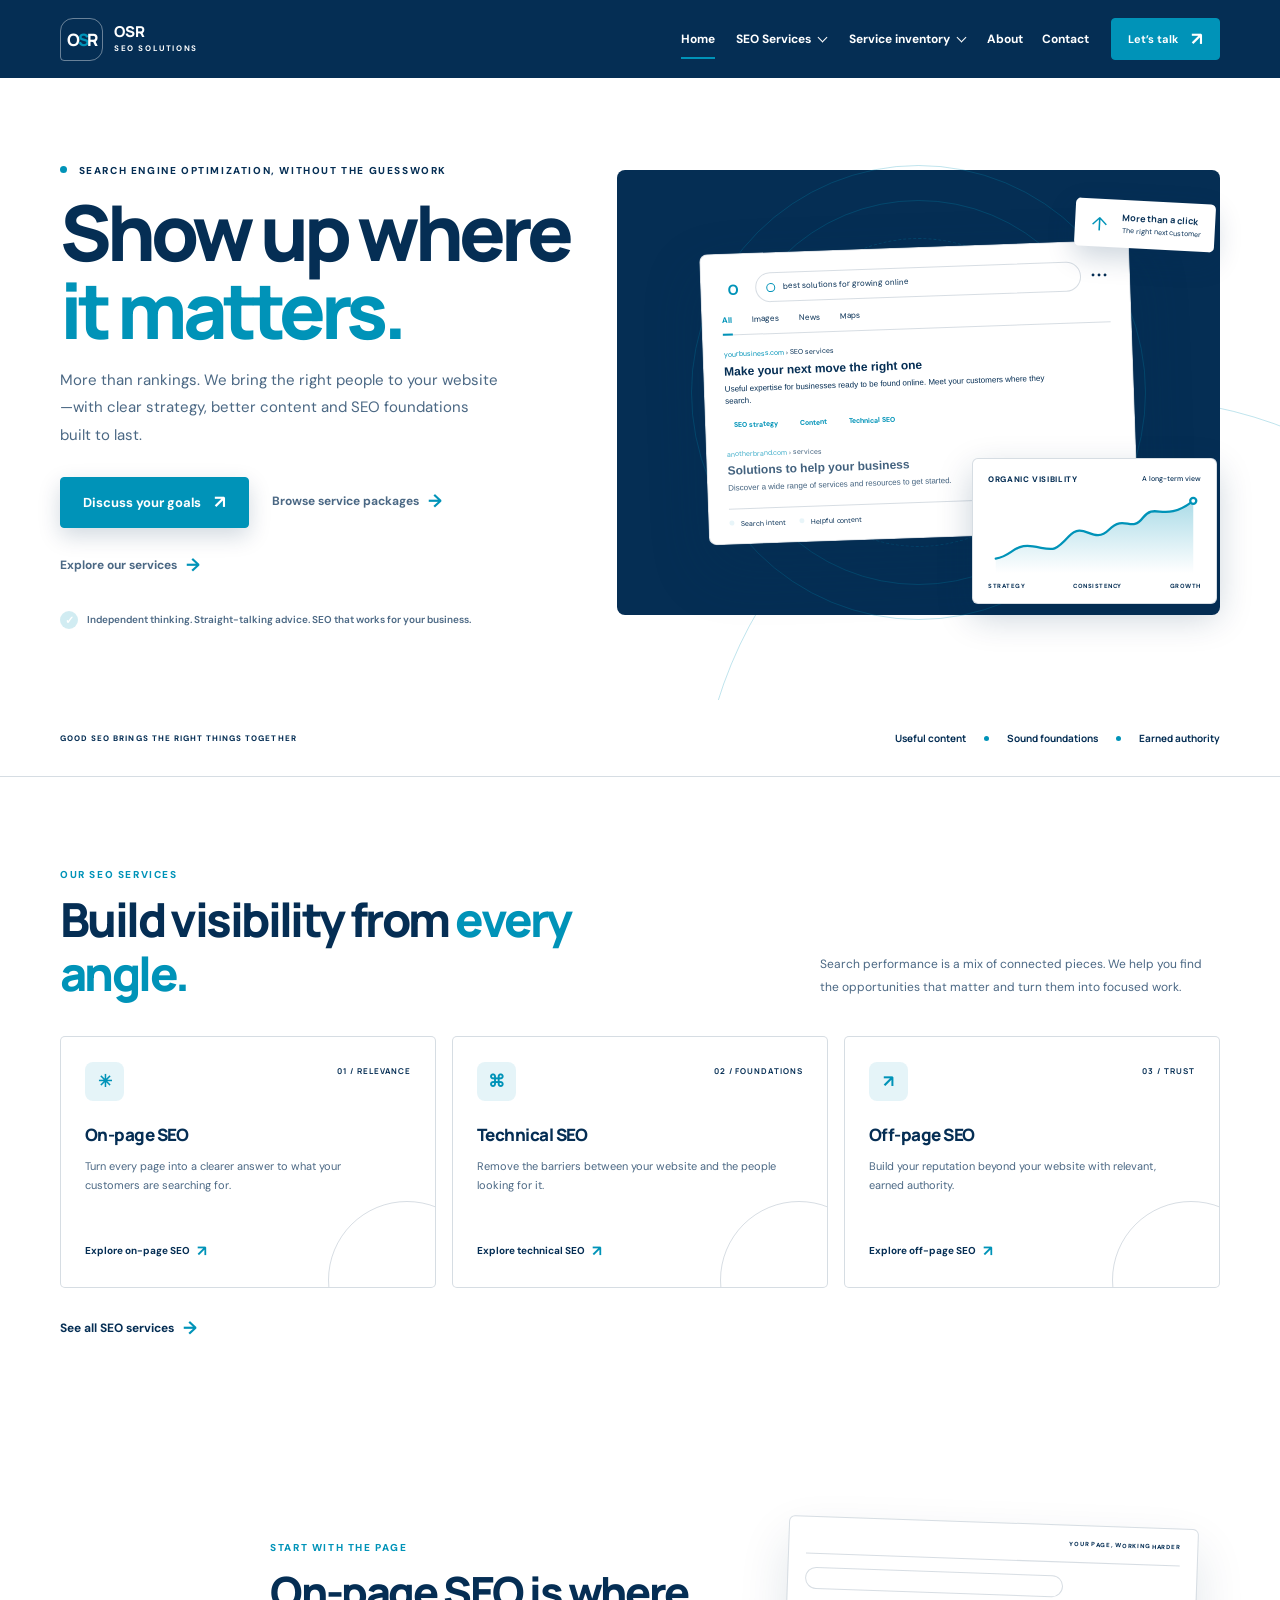
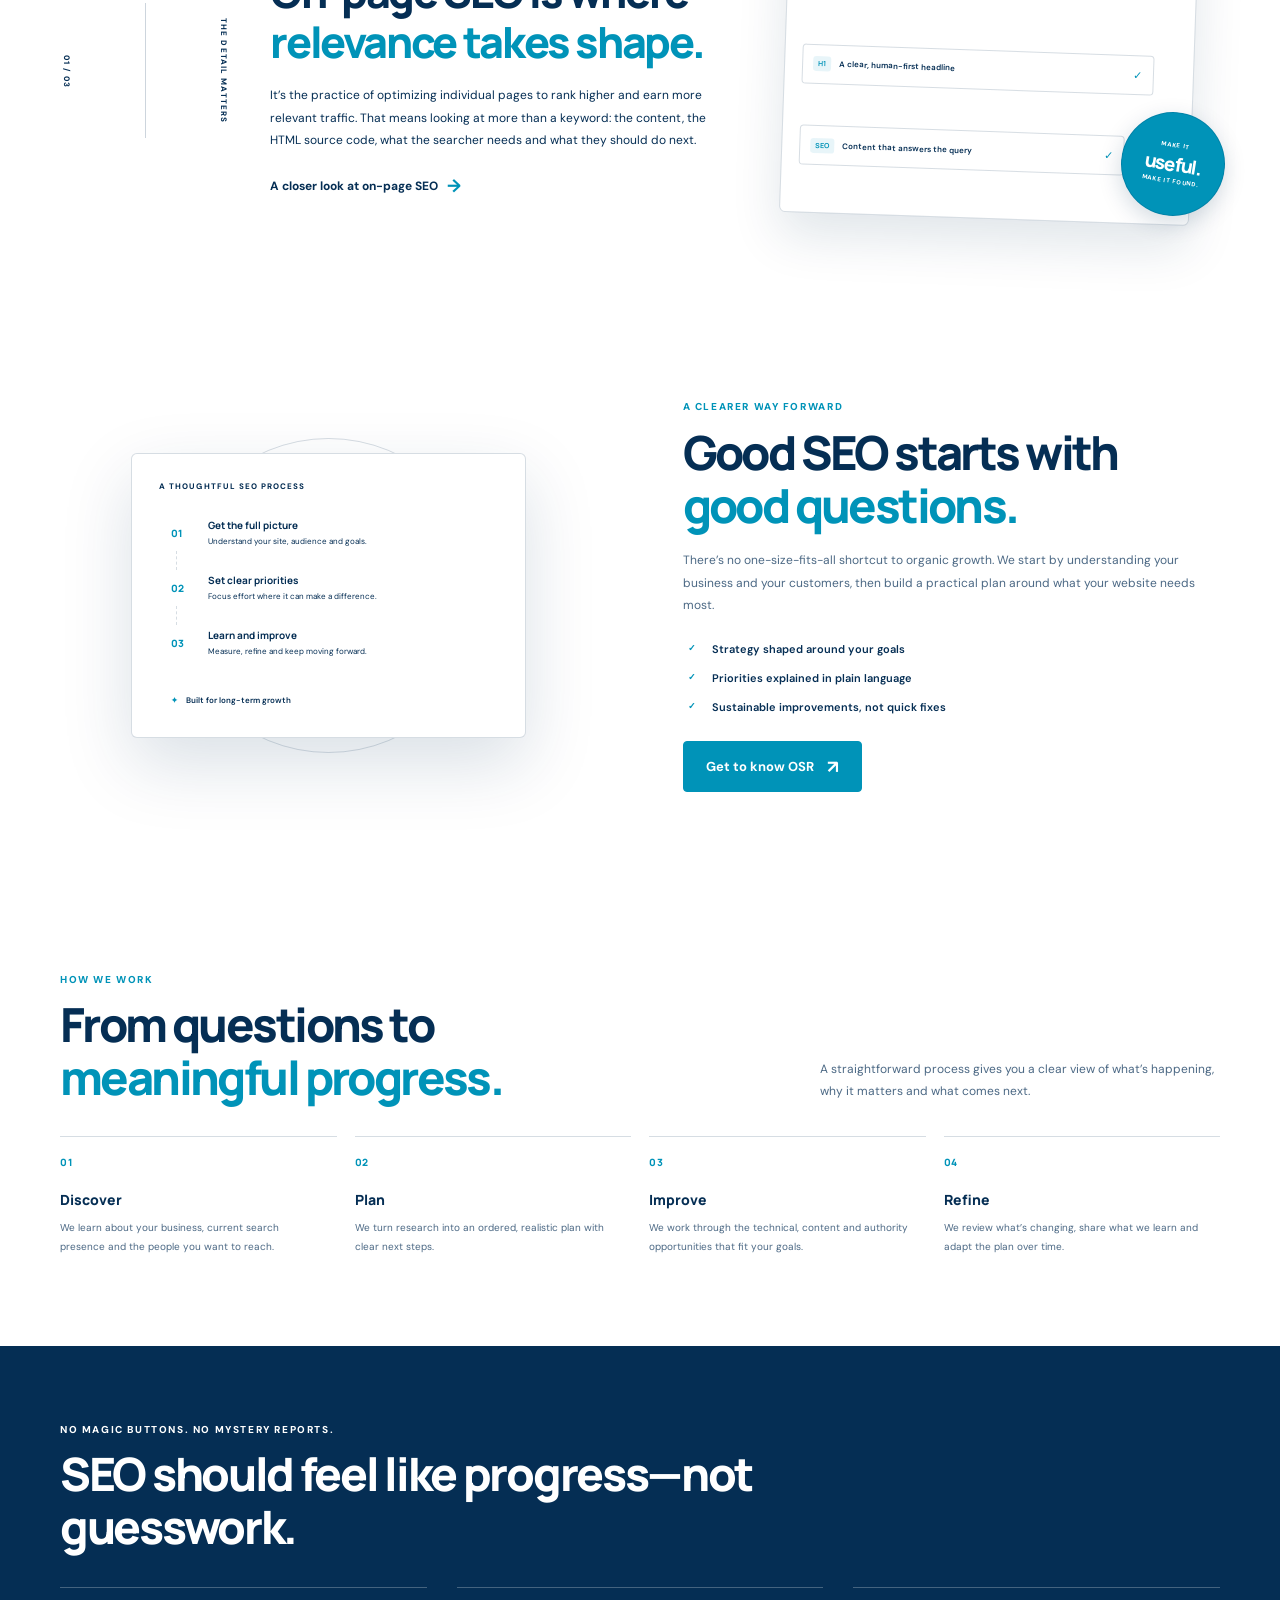
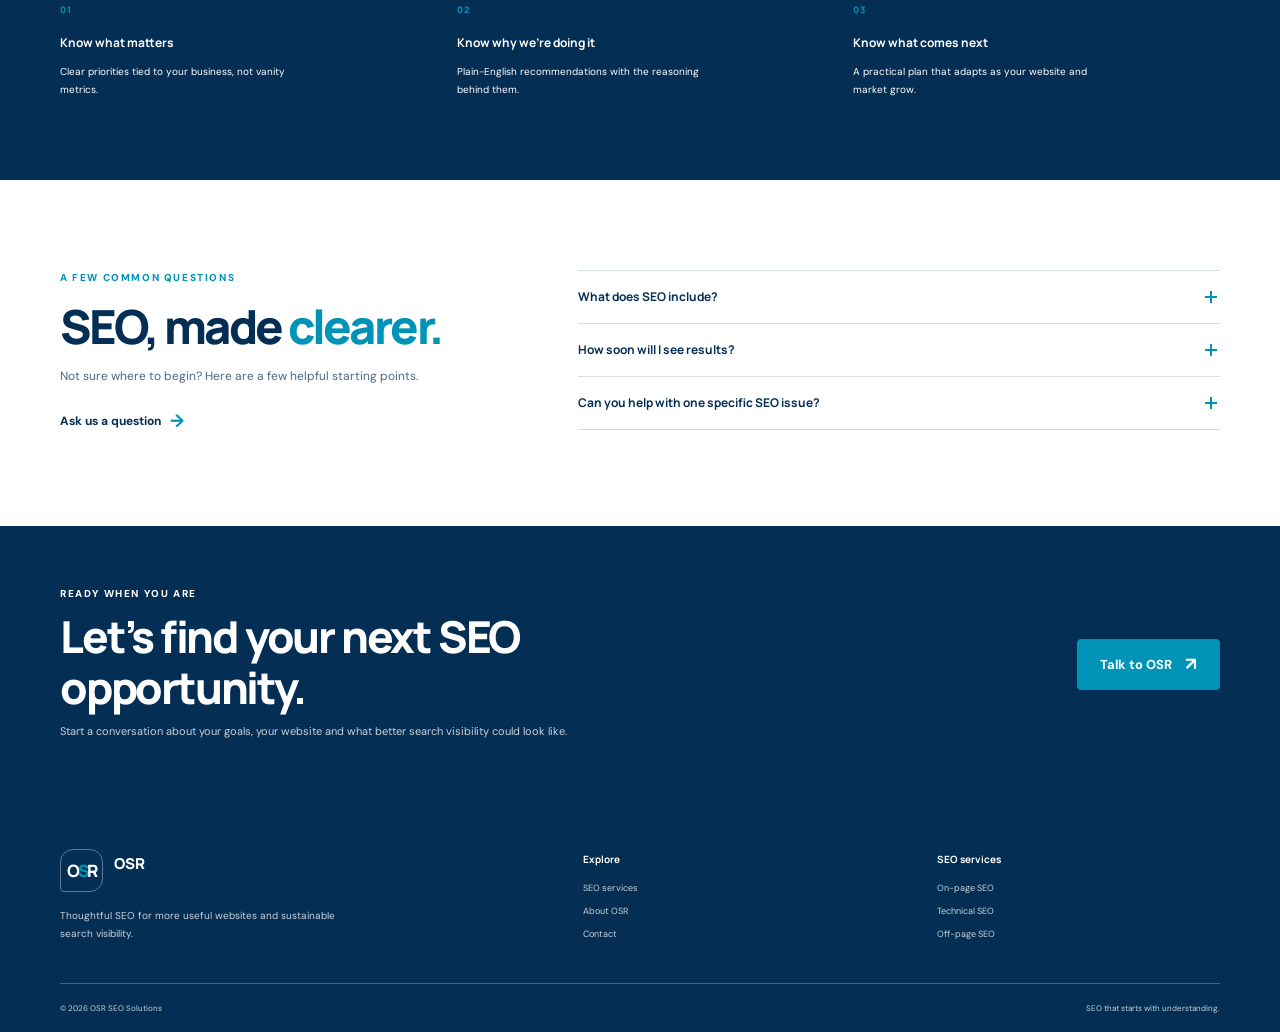
==== commit 1a639eab: "Refactor navigation structure in technical-seo.html to enhance user experience and accessibility" ====
--- a/index.html
+++ b/index.html
@@ -20,12 +20,35 @@
         <span class="sr-only">Toggle navigation</span><span></span><span></span><span></span>
       </button>
       <nav class="site-nav" id="site-nav" aria-label="Main navigation">
-        <a class="active" href="index.html">Home</a>
-        <a href="services.html">Services</a>
-        <a href="inventory.html">Inventory</a>
-        <a href="about.html">About</a>
-        <a href="contact.html">Contact</a>
-        <a class="button button-small" href="contact.html">Let’s talk <span aria-hidden="true">↗</span></a>
+        <a class="nav-link active" href="index.html" aria-current="page">Home</a>
+        <details class="nav-dropdown-group">
+          <summary class="nav-dropdown-trigger">SEO Services <span class="nav-chevron" aria-hidden="true"></span></summary>
+          <div class="nav-dropdown">
+            <span class="nav-dropdown-label">SEO SERVICES</span>
+            <a href="services.html">All SEO services <span>↗</span></a>
+            <a href="on-page-seo.html">On-page SEO <span>↗</span></a>
+            <a href="technical-seo.html">Technical SEO <span>↗</span></a>
+            <a href="off-page-seo.html">Off-page SEO <span>↗</span></a>
+            <a href="services.html#local-seo">Local SEO <span>↗</span></a>
+          </div>
+        </details>
+        <details class="nav-dropdown-group">
+          <summary class="nav-dropdown-trigger">Service inventory <span class="nav-chevron" aria-hidden="true"></span></summary>
+          <div class="nav-dropdown nav-dropdown-wide">
+            <span class="nav-dropdown-label">BROWSE PACKAGES</span>
+            <a href="inventory.html">All services <span>↗</span></a>
+            <a href="inventory.html?category=pbn">PBN Links <span>↗</span></a>
+            <a href="inventory.html?category=edu">.EDU BackLinks <span>↗</span></a>
+            <a href="inventory.html?category=casino">Casino Niche PBN Links <span>↗</span></a>
+            <a href="inventory.html?category=diversification">Diversification BackLinks <span>↗</span></a>
+            <a href="inventory.html?category=expired">Expired Domains <span>↗</span></a>
+            <a href="inventory.html?category=local">Local SEO <span>↗</span></a>
+            <a href="inventory.html?category=reviews">Buy Reviews / ORM <span>↗</span></a>
+          </div>
+        </details>
+        <a class="nav-link" href="about.html">About</a>
+        <a class="nav-link" href="contact.html">Contact</a>
+        <a class="button button-small nav-cta" href="contact.html">Let’s talk <span aria-hidden="true">↗</span></a>
       </nav>
     </div>
   </header>
@@ -56,7 +79,7 @@
           <div class="growth-card">
             <div class="growth-head"><span>ORGANIC VISIBILITY</span><span class="growth-period">A long-term view</span></div>
             <svg class="growth-chart" viewBox="0 0 260 104" role="img" aria-label="Illustrative rising search visibility graph">
-              <defs><linearGradient id="area-fill" x1="0" x2="0" y1="0" y2="1"><stop offset="0" stop-color="#50d3ca" stop-opacity=".33"/><stop offset="1" stop-color="#50d3ca" stop-opacity="0"/></linearGradient></defs>
+              <defs><linearGradient id="area-fill" x1="0" x2="0" y1="0" y2="1"><stop offset="0" stop-color="#0093b8" stop-opacity=".33"/><stop offset="1" stop-color="#0093b8" stop-opacity="0"/></linearGradient></defs>
               <path class="chart-area" d="M0 85 C22 82 23 65 49 69 S76 78 96 56 S128 68 149 47 S178 52 194 31 S221 39 260 9 V104 H0Z"/>
               <path class="chart-line" d="M0 85 C22 82 23 65 49 69 S76 78 96 56 S128 68 149 47 S178 52 194 31 S221 39 260 9"/>
               <circle class="chart-point" cx="260" cy="9" r="4"/>
--- a/styles.css
+++ b/styles.css
@@ -3,15 +3,15 @@
 :root  {
    
   color-scheme: light;
-  --navy: #01426a;
+  --navy: #052E54;
   --teal: #0093b8;
   --teal-deep: var(--teal);
   --ink: var(--navy);
-  --muted: rgb(1 66 106 / 72%);
-  --line: rgb(1 66 106 / 16%);
+  --muted: rgb(5 46 84 / 72%);
+  --line: rgb(5 46 84 / 16%);
   --pale: #fff;
   --white: #fff;
-  --shadow: 0 26px 70px rgb(1 66 106 / 15%);
+  --shadow: 0 26px 70px rgb(5 46 84 / 15%);
  
 }
 *  {
@@ -33,7 +33,7 @@
     -webkit-tap-highlight-color: transparent;  
 }
 button:focus-visible, a:focus-visible, input:focus-visible, select:focus-visible, textarea:focus-visible, summary:focus-visible  {
-    outline: 3px solid rgb(1 66 106 / 16%); outline-offset: 3px;  
+    outline: 3px solid rgb(5 46 84 / 16%); outline-offset: 3px;
 }
 .container  {
     width: min(1160px, calc(100% - 56px)); margin-inline: auto;  
@@ -54,7 +54,7 @@
     color: var(--navy); font-family: "Manrope", "DM Sans", sans-serif;  
 }
 .site-header  {
-    position: sticky; z-index: 20; top: 0; border-bottom: 1px solid rgb(1 66 106 / 16%); background: var(--white); color: var(--navy); backdrop-filter: blur(14px);  
+    position: sticky; z-index: 20; top: 0; border-bottom: 1px solid rgb(5 46 84 / 16%); background: var(--white); color: var(--navy); backdrop-filter: blur(14px);
 }
 .header-inner  {
     min-height: 78px; display: flex; align-items: center; justify-content: space-between; gap: 32px;  
@@ -63,7 +63,7 @@
     display: inline-flex; align-items: center; gap: 11px; flex: 0 0 auto;  
 }
 .brand-mark  {
-    width: 43px; height: 43px; display: flex; align-items: center; justify-content: center; border: 1px solid rgb(1 66 106 / 16%); border-radius: 13px 13px 13px 4px; color: var(--navy); font: 800 17px/1 "Manrope", sans-serif; letter-spacing: -2px;  
+    width: 43px; height: 43px; display: flex; align-items: center; justify-content: center; border: 1px solid rgb(5 46 84 / 16%); border-radius: 13px 13px 13px 4px; color: var(--navy); font: 800 17px/1 "Manrope", sans-serif; letter-spacing: -2px;
 }
 .brand-mark span  {
     color: var(--teal-deep);  
@@ -105,7 +105,7 @@
     border-color: var(--teal-deep); background: var(--teal-deep);  
 }
 .button-outline  {
-    border-color: rgb(1 66 106 / 16%); background: transparent; color: var(--navy);  
+    border-color: rgb(5 46 84 / 16%); background: transparent; color: var(--navy);
 }
 .button-outline:hover  {
     border-color: var(--navy); background: var(--navy); color: var(--white);  
@@ -114,7 +114,7 @@
     flex: 0 0 auto; border-color: var(--white); background: var(--white); color: var(--navy);  
 }
 .button-light:hover  {
-    border-color: rgb(1 66 106 / 16%); background: rgb(0 147 184 / 9%); color: var(--navy);  
+    border-color: rgb(5 46 84 / 16%); background: rgb(0 147 184 / 9%); color: var(--navy);
 }
 .hero  {
     position: relative; overflow: hidden; padding: 77px 0 71px; background: radial-gradient(ellipse at 81% 41%, var(--teal), transparent 36%), linear-gradient(116deg, var(--navy) 0%, var(--navy) 54%, var(--navy) 100%); color: var(--white);  
@@ -123,7 +123,7 @@
     position: absolute; inset: 0; background-image: linear-gradient(var(--white) 1px, transparent 1px), linear-gradient(90deg, var(--white) 1px, transparent 1px); background-size: 56px 56px; content: ""; mask-image: linear-gradient(90deg, transparent, var(--navy));  
 }
 .hero::after  {
-    position: absolute; right: -280px; bottom: -560px; width: 860px; height: 860px; border: 1px solid rgb(1 66 106 / 16%); border-radius: 50%; content: "";  
+    position: absolute; right: -280px; bottom: -560px; width: 860px; height: 860px; border: 1px solid rgb(5 46 84 / 16%); border-radius: 50%; content: "";
 }
 .hero-grid  {
     position: relative; z-index: 1; display: grid; grid-template-columns: .92fr 1.08fr; align-items: center; gap: 44px;  
@@ -138,7 +138,7 @@
     color: var(--teal);  
 }
 .eyebrow-dot  {
-    width: 7px; height: 7px; display: inline-block; margin-right: 8px; border-radius: 50%; background: rgb(0 147 184 / 9%); vertical-align: 1px; box-shadow: 0 0 12px rgb(1 66 106 / 70%);  
+    width: 7px; height: 7px; display: inline-block; margin-right: 8px; border-radius: 50%; background: rgb(0 147 184 / 9%); vertical-align: 1px; box-shadow: 0 0 12px rgb(5 46 84 / 70%);
 }
 .hero h1  {
     max-width: 560px; margin-bottom: 18px; color: var(--white); font-size: clamp(52px, 6.3vw, 77px); font-weight: 800; letter-spacing: -.065em; line-height: 1.01;  
@@ -153,7 +153,7 @@
     display: flex; align-items: center; flex-wrap: wrap; gap: 23px;  
 }
 .hero .button  {
-    box-shadow: 0 8px 22px rgb(1 66 106 / 18%);  
+    box-shadow: 0 8px 22px rgb(5 46 84 / 18%);
 }
 .text-link  {
     display: inline-flex; align-items: center; gap: 9px; color: var(--navy); font-size: 12px; font-weight: 700; transition: color .2s ease, gap .2s ease;  
@@ -183,16 +183,16 @@
     position: relative; min-height: 445px; display: grid; place-items: center;  
 }
 .hero-grid-lines  {
-    position: absolute; width: 455px; height: 455px; border: 1px solid rgb(1 66 106 / 16%); border-radius: 50%;  
+    position: absolute; width: 455px; height: 455px; border: 1px solid rgb(5 46 84 / 16%); border-radius: 50%;
 }
 .hero-grid-lines::before, .hero-grid-lines::after  {
-    position: absolute; inset: 34px; border: 1px solid rgb(1 66 106 / 16%); border-radius: 50%; content: "";  
+    position: absolute; inset: 34px; border: 1px solid rgb(5 46 84 / 16%); border-radius: 50%; content: "";
 }
 .hero-grid-lines::after  {
     inset: 72px; border-style: dashed;  
 }
 .search-art  {
-    position: relative; z-index: 1; width: min(430px, 88%); min-height: 263px; padding: 19px 20px 14px; transform: rotate(-2deg); border: 1px solid rgb(1 66 106 / 16%); border-radius: 8px; background: var(--white); box-shadow: 0 24px 55px rgb(1 66 106 / 25%);  
+    position: relative; z-index: 1; width: min(430px, 88%); min-height: 263px; padding: 19px 20px 14px; transform: rotate(-2deg); border: 1px solid rgb(5 46 84 / 16%); border-radius: 8px; background: var(--white); box-shadow: 0 24px 55px rgb(5 46 84 / 25%);
 }
 .search-art-top  {
     display: flex; align-items: center; gap: 10px;  
@@ -201,7 +201,7 @@
     width: 24px; height: 24px; display: grid; place-items: center; border-radius: 50%; background: var(--white); color: var(--teal-deep); font: 800 14px "Manrope", sans-serif;  
 }
 .search-art-search  {
-    height: 30px; display: flex; flex: 1; align-items: center; gap: 8px; padding: 0 10px; border: 1px solid rgb(1 66 106 / 16%); border-radius: 20px; color: var(--navy); font-size: 8px;  
+    height: 30px; display: flex; flex: 1; align-items: center; gap: 8px; padding: 0 10px; border: 1px solid rgb(5 46 84 / 16%); border-radius: 20px; color: var(--navy); font-size: 8px;
 }
 .search-art-lens  {
     width: 9px; height: 9px; border: 1.5px solid var(--teal-deep); border-radius: 50%;  
@@ -210,7 +210,7 @@
     color: var(--navy); font-size: 12px; letter-spacing: 2px;  
 }
 .search-art-tabs  {
-    display: flex; gap: 20px; margin: 10px 0 13px; padding-bottom: 8px; border-bottom: 1px solid rgb(1 66 106 / 16%); color: var(--navy); font-size: 8px;  
+    display: flex; gap: 20px; margin: 10px 0 13px; padding-bottom: 8px; border-bottom: 1px solid rgb(5 46 84 / 16%); color: var(--navy); font-size: 8px;
 }
 .search-art-tabs .selected  {
     position: relative; color: var(--teal-deep); font-weight: 700;  
@@ -243,13 +243,13 @@
     padding: 4px 8px; border-radius: 20px; background: var(--white); color: var(--teal); font-size: 7px; font-weight: 700;  
 }
 .result-footer  {
-    display: flex; gap: 14px; padding-top: 9px; border-top: 1px solid rgb(1 66 106 / 16%); color: var(--navy); font-size: 7px;  
+    display: flex; gap: 14px; padding-top: 9px; border-top: 1px solid rgb(5 46 84 / 16%); color: var(--navy); font-size: 7px;
 }
 .result-footer i  {
     width: 5px; height: 5px; display: inline-block; margin-right: 4px; border-radius: 50%; background: rgb(0 147 184 / 9%); vertical-align: 1px;  
 }
 .growth-card  {
-    position: absolute; right: 3px; bottom: 11px; z-index: 2; width: 245px; padding: 14px 15px 11px; border: 1px solid rgb(1 66 106 / 16%); border-radius: 6px; background: var(--white); box-shadow: 0 13px 35px rgb(1 66 106 / 22%);  
+    position: absolute; right: 3px; bottom: 11px; z-index: 2; width: 245px; padding: 14px 15px 11px; border: 1px solid rgb(5 46 84 / 16%); border-radius: 6px; background: var(--white); box-shadow: 0 13px 35px rgb(5 46 84 / 22%);
 }
 .growth-head  {
     display: flex; justify-content: space-between; color: var(--navy); font-size: 8px; font-weight: 800; letter-spacing: .08em;  
@@ -273,7 +273,7 @@
     display: flex; justify-content: space-between; color: var(--navy); font-size: 6px; font-weight: 700; letter-spacing: .09em;  
 }
 .hero-sticker  {
-    position: absolute; top: 31px; right: 5px; z-index: 2; display: flex; align-items: center; gap: 9px; padding: 10px 13px 10px 10px; transform: rotate(3deg); border-radius: 5px; background: var(--white); box-shadow: 0 10px 28px rgb(1 66 106 / 20%);  
+    position: absolute; top: 31px; right: 5px; z-index: 2; display: flex; align-items: center; gap: 9px; padding: 10px 13px 10px 10px; transform: rotate(3deg); border-radius: 5px; background: var(--white); box-shadow: 0 10px 28px rgb(5 46 84 / 20%);
 }
 .sticker-mark  {
     width: 28px; height: 28px; display: grid; place-items: center; border-radius: 50%; background: var(--white); color: var(--teal); font-size: 19px;  
@@ -288,7 +288,7 @@
     color: var(--navy); font-size: 7px;  
 }
 .logo-strip  {
-    border-bottom: 1px solid rgb(1 66 106 / 16%); background: var(--white);  
+    border-bottom: 1px solid rgb(5 46 84 / 16%); background: var(--white);
 }
 .logo-strip-inner  {
     min-height: 76px; display: flex; align-items: center; justify-content: space-between; gap: 24px;  
@@ -333,13 +333,13 @@
     display: grid; grid-template-columns: repeat(3, 1fr); gap: 16px;  
 }
 .service-card  {
-    position: relative; min-height: 252px; display: flex; flex-direction: column; align-items: flex-start; padding: 25px 24px 23px; overflow: hidden; border: 1px solid rgb(1 66 106 / 16%); border-radius: 5px; background: var(--white); transition: box-shadow .25s ease, transform .25s ease, border-color .25s ease;  
+    position: relative; min-height: 252px; display: flex; flex-direction: column; align-items: flex-start; padding: 25px 24px 23px; overflow: hidden; border: 1px solid rgb(5 46 84 / 16%); border-radius: 5px; background: var(--white); transition: box-shadow .25s ease, transform .25s ease, border-color .25s ease;
 }
 a.service-card:hover  {
-    transform: translateY(-5px); border-color: rgb(1 66 106 / 16%); box-shadow: 0 17px 36px rgb(1 66 106 / 10%);  
+    transform: translateY(-5px); border-color: rgb(5 46 84 / 16%); box-shadow: 0 17px 36px rgb(5 46 84 / 10%);
 }
 .service-card::after  {
-    position: absolute; right: -51px; bottom: -72px; width: 156px; height: 156px; border: 1px solid rgb(1 66 106 / 16%); border-radius: 50%; content: ""; transition: transform .3s ease;  
+    position: absolute; right: -51px; bottom: -72px; width: 156px; height: 156px; border: 1px solid rgb(5 46 84 / 16%); border-radius: 50%; content: ""; transition: transform .3s ease;
 }
 .service-card:hover::after  {
     transform: scale(1.2);  
@@ -414,10 +414,10 @@
     position: relative; min-height: 292px; display: grid; place-items: center;  
 }
 .editorial-browser  {
-    width: min(100%, 410px); padding: 14px 17px 20px; transform: rotate(2deg); border: 1px solid rgb(1 66 106 / 16%); border-radius: 6px; background: var(--white); box-shadow: 0 23px 50px rgb(1 66 106 / 12%);  
+    width: min(100%, 410px); padding: 14px 17px 20px; transform: rotate(2deg); border: 1px solid rgb(5 46 84 / 16%); border-radius: 6px; background: var(--white); box-shadow: 0 23px 50px rgb(5 46 84 / 12%);
 }
 .browser-dots  {
-    display: flex; align-items: center; gap: 5px; padding-bottom: 12px; border-bottom: 1px solid rgb(1 66 106 / 16%);  
+    display: flex; align-items: center; gap: 5px; padding-bottom: 12px; border-bottom: 1px solid rgb(5 46 84 / 16%);
 }
 .browser-dots i  {
     width: 5px; height: 5px; border-radius: 50%; background: var(--white);  
@@ -426,7 +426,7 @@
     margin-left: auto; color: var(--navy); font-size: 6px; font-weight: 800; letter-spacing: .12em;  
 }
 .browser-search  {
-    width: 69%; height: 22px; margin: 13px 0 16px; border: 1px solid rgb(1 66 106 / 16%); border-radius: 20px;  
+    width: 69%; height: 22px; margin: 13px 0 16px; border: 1px solid rgb(5 46 84 / 16%); border-radius: 20px;
 }
 .browser-title-line, .browser-line  {
     width: 66%; height: 5px; margin: 9px 0; border-radius: 4px; background: var(--white);  
@@ -441,7 +441,7 @@
     width: 55%;  
 }
 .browser-highlight  {
-    width: 94%; display: flex; align-items: center; gap: 8px; margin: 13px 0; padding: 10px; border: 1px solid rgb(1 66 106 / 16%); border-radius: 4px; background: var(--white);  
+    width: 94%; display: flex; align-items: center; gap: 8px; margin: 13px 0; padding: 10px; border: 1px solid rgb(5 46 84 / 16%); border-radius: 4px; background: var(--white);
 }
 .browser-highlight b  {
     padding: 3px 5px; border-radius: 3px; background: rgb(0 147 184 / 9%); color: var(--teal); font: 700 7px "Manrope", sans-serif;  
@@ -456,7 +456,7 @@
     width: 87%; margin-top: 9px;  
 }
 .editorial-stamp  {
-    position: absolute; right: -5px; bottom: 4px; width: 104px; height: 104px; display: flex; flex-direction: column; align-items: center; justify-content: center; transform: rotate(9deg); border: 1px solid rgb(1 66 106 / 16%); border-radius: 50%; background: var(--teal); color: var(--white); box-shadow: 0 7px 22px rgb(1 66 106 / 17%);  
+    position: absolute; right: -5px; bottom: 4px; width: 104px; height: 104px; display: flex; flex-direction: column; align-items: center; justify-content: center; transform: rotate(9deg); border: 1px solid rgb(5 46 84 / 16%); border-radius: 50%; background: var(--teal); color: var(--white); box-shadow: 0 7px 22px rgb(5 46 84 / 17%);
 }
 .editorial-stamp span  {
     font-size: 6px; font-weight: 800; letter-spacing: .12em;  
@@ -471,7 +471,7 @@
     position: relative; min-height: 370px; display: grid; place-items: center;  
 }
 .strategy-card  {
-    position: relative; z-index: 1; width: min(395px, 94%); padding: 26px 27px 18px; border: 1px solid rgb(1 66 106 / 16%); border-radius: 6px; background: var(--white); box-shadow: var(--shadow);  
+    position: relative; z-index: 1; width: min(395px, 94%); padding: 26px 27px 18px; border: 1px solid rgb(5 46 84 / 16%); border-radius: 6px; background: var(--white); box-shadow: var(--shadow);
 }
 .mini-label  {
     display: block; margin-bottom: 22px; color: var(--navy); font-size: 8px; font-weight: 800; letter-spacing: .13em; text-transform: uppercase;  
@@ -492,7 +492,7 @@
     color: var(--navy); font-size: 8px;  
 }
 .strategy-connector  {
-    height: 19px; margin-left: 17px; border-left: 1px dashed rgb(1 66 106 / 16%);  
+    height: 19px; margin-left: 17px; border-left: 1px dashed rgb(5 46 84 / 16%);
 }
 .strategy-bottom  {
     display: flex; align-items: center; gap: 8px; margin-top: 22px; padding: 11px 12px; border-radius: 4px; background: var(--white); color: var(--navy); font-size: 8px; font-weight: 600;  
@@ -501,10 +501,10 @@
     color: var(--teal-deep);  
 }
 .visual-decoration  {
-    position: absolute; width: 315px; height: 315px; border: 1px solid rgb(1 66 106 / 16%); border-radius: 50%;  
+    position: absolute; width: 315px; height: 315px; border: 1px solid rgb(5 46 84 / 16%); border-radius: 50%;
 }
 .visual-decoration::after  {
-    position: absolute; inset: 28px; border: 1px dashed rgb(1 66 106 / 16%); border-radius: 50%; content: "";  
+    position: absolute; inset: 28px; border: 1px dashed rgb(5 46 84 / 16%); border-radius: 50%; content: "";
 }
 .split-copy .eyebrow  {
     margin-bottom: 12px;  
@@ -531,7 +531,7 @@
     display: grid; grid-template-columns: repeat(4, 1fr); gap: 18px;  
 }
 .process-step  {
-    padding: 18px 16px 0 0; border-top: 1px solid rgb(1 66 106 / 16%);  
+    padding: 18px 16px 0 0; border-top: 1px solid rgb(5 46 84 / 16%);
 }
 .process-count  {
     display: block; margin-bottom: 19px; color: var(--teal-deep); font: 800 10px "Manrope", sans-serif; letter-spacing: .09em;  
@@ -558,7 +558,7 @@
     display: grid; grid-template-columns: repeat(3, 1fr); gap: 30px;  
 }
 .principles-grid > div  {
-    padding-top: 15px; border-top: 1px solid rgb(1 66 106 / 16%);  
+    padding-top: 15px; border-top: 1px solid rgb(5 46 84 / 16%);
 }
 .principles-grid > div > span  {
     display: block; margin-bottom: 13px; color: var(--teal); font: 800 9px "Manrope", sans-serif; letter-spacing: .1em;  
@@ -582,10 +582,10 @@
     margin-bottom: 20px; color: var(--muted); font-size: 12px;  
 }
 .faq-list details  {
-    border-bottom: 1px solid rgb(1 66 106 / 16%);  
+    border-bottom: 1px solid rgb(5 46 84 / 16%);
 }
 .faq-list details:first-child  {
-    border-top: 1px solid rgb(1 66 106 / 16%);  
+    border-top: 1px solid rgb(5 46 84 / 16%);
 }
 .faq-list summary  {
     position: relative; display: flex; align-items: center; justify-content: space-between; gap: 20px; padding: 17px 0; color: var(--navy); cursor: pointer; font: 700 12px "Manrope", sans-serif; list-style: none;  
@@ -660,13 +660,13 @@
     color: var(--teal);  
 }
 .footer-bottom  {
-    min-height: 49px; display: flex; align-items: center; justify-content: space-between; gap: 20px; border-top: 1px solid rgb(1 66 106 / 16%); color: var(--navy); font-size: 8px;  
+    min-height: 49px; display: flex; align-items: center; justify-content: space-between; gap: 20px; border-top: 1px solid rgb(5 46 84 / 16%); color: var(--navy); font-size: 8px;
 }
 .page-hero  {
     position: relative; overflow: hidden; padding: 68px 0 40px; background: radial-gradient(ellipse at 85% 5%, var(--white), transparent 40%), var(--white);  
 }
 .page-hero::after  {
-    position: absolute; top: -200px; right: -40px; width: 400px; height: 400px; border: 1px solid rgb(1 66 106 / 16%); border-radius: 50%; content: "";  
+    position: absolute; top: -200px; right: -40px; width: 400px; height: 400px; border: 1px solid rgb(5 46 84 / 16%); border-radius: 50%; content: "";
 }
 .page-hero-inner  {
     position: relative; z-index: 1;  
@@ -717,7 +717,7 @@
     color: var(--navy); font-size: 11px;  
 }
 .detail-aside  {
-    position: sticky; top: 102px; padding: 25px 24px 23px; border: 1px solid rgb(1 66 106 / 16%); border-radius: 5px; background: var(--pale);  
+    position: sticky; top: 102px; padding: 25px 24px 23px; border: 1px solid rgb(5 46 84 / 16%); border-radius: 5px; background: var(--pale);
 }
 .aside-icon  {
     width: 42px; height: 42px; margin-bottom: 18px; font-size: 19px;  
@@ -738,7 +738,7 @@
     display: grid; grid-template-columns: repeat(3, 1fr); gap: 16px;  
 }
 .value-card  {
-    padding: 22px; border: 1px solid rgb(1 66 106 / 16%); border-radius: 5px; background: var(--white);  
+    padding: 22px; border: 1px solid rgb(5 46 84 / 16%); border-radius: 5px; background: var(--white);
 }
 .value-card .card-icon  {
     margin-bottom: 17px;  
@@ -783,7 +783,7 @@
     color: var(--teal-deep); font-weight: 700; text-decoration: underline; text-underline-offset: 2px;  
 }
 .contact-form  {
-    display: grid; grid-template-columns: 1fr 1fr; column-gap: 14px; padding: 26px; border: 1px solid rgb(1 66 106 / 16%); border-radius: 6px; background: var(--white); box-shadow: 0 15px 40px rgb(1 66 106 / 7%);  
+    display: grid; grid-template-columns: 1fr 1fr; column-gap: 14px; padding: 26px; border: 1px solid rgb(5 46 84 / 16%); border-radius: 6px; background: var(--white); box-shadow: 0 15px 40px rgb(5 46 84 / 7%);
 }
 .form-heading, .form-note, .form-field-wide, .form-submit, .form-status  {
     grid-column: 1 / -1;  
@@ -801,7 +801,7 @@
     color: var(--navy); font-size: 9px; font-weight: 700;  
 }
 .contact-form input, .contact-form select, .contact-form textarea  {
-    width: 100%; min-height: 42px; padding: 9px 10px; border: 1px solid rgb(1 66 106 / 16%); border-radius: 3px; background: var(--white); color: var(--ink); font-size: 10px;  
+    width: 100%; min-height: 42px; padding: 9px 10px; border: 1px solid rgb(5 46 84 / 16%); border-radius: 3px; background: var(--white); color: var(--ink); font-size: 10px;
 }
 .contact-form input::placeholder, .contact-form textarea::placeholder  {
     color: var(--navy);  
@@ -892,7 +892,7 @@
     width: 39px; height: 39px;  
 }
 .menu-toggle  {
-    width: 40px; height: 40px; display: flex; flex-direction: column; align-items: center; justify-content: center; gap: 5px; border: 1px solid rgb(1 66 106 / 16%); border-radius: 4px; background: var(--white); cursor: pointer;  
+    width: 40px; height: 40px; display: flex; flex-direction: column; align-items: center; justify-content: center; gap: 5px; border: 1px solid rgb(5 46 84 / 16%); border-radius: 4px; background: var(--white); cursor: pointer;
 }
 .menu-toggle > span:not(.sr-only)  {
     width: 17px; height: 2px; border-radius: 2px; background: var(--navy); transition: transform .2s ease, opacity .2s ease;  
@@ -907,13 +907,13 @@
     transform: translateY(-7px) rotate(-45deg);  
 }
 .site-nav  {
-    position: absolute; top: 100%; right: 0; left: 0; display: none; align-items: stretch; gap: 0; padding: 10px 20px 19px; border-top: 1px solid rgb(1 66 106 / 16%); background: var(--white); box-shadow: 0 15px 20px rgb(1 66 106 / 12%);  
+    position: absolute; top: 100%; right: 0; left: 0; display: none; align-items: stretch; gap: 0; padding: 10px 20px 19px; border-top: 1px solid rgb(5 46 84 / 16%); background: var(--white); box-shadow: 0 15px 20px rgb(5 46 84 / 12%);
 }
 .site-nav.is-open  {
     display: flex; flex-direction: column;  
 }
 .site-nav > a:not(.button)  {
-    padding: 12px 2px; border-bottom: 1px solid rgb(1 66 106 / 16%);  
+    padding: 12px 2px; border-bottom: 1px solid rgb(5 46 84 / 16%);
 }
 .site-nav > a.active::after  {
     display: none;  
@@ -1188,7 +1188,7 @@
 }
 
 .editorial-rule {
-  background: rgb(1 66 106 / 20%);
+  background: rgb(5 46 84 / 20%);
 }
 
 .principles-band {
@@ -1242,7 +1242,7 @@
 .hero-intro,
 .hero .text-link,
 .hero-note {
-  color: rgb(1 66 106 / 72%);
+  color: rgb(5 46 84 / 72%);
 }
 
 .hero-visual {
@@ -1325,7 +1325,7 @@
   gap: 11px;
   flex: 1;
   padding: 0 15px;
-  border: 1px solid rgb(1 66 106 / 20%);
+  border: 1px solid rgb(5 46 84 / 20%);
   border-radius: 4px;
   background: var(--white);
   color: var(--teal);
@@ -1353,7 +1353,7 @@
 .inventory-sort select {
   min-height: 49px;
   padding: 0 35px 0 12px;
-  border: 1px solid rgb(1 66 106 / 20%);
+  border: 1px solid rgb(5 46 84 / 20%);
   border-radius: 4px;
   background: var(--white);
   color: var(--navy);
@@ -1371,7 +1371,7 @@
   position: sticky;
   top: 100px;
   padding: 20px 16px;
-  border: 1px solid rgb(1 66 106 / 16%);
+  border: 1px solid rgb(5 46 84 / 16%);
   border-radius: 5px;
   background: var(--white);
 }
@@ -1419,7 +1419,7 @@
 .inventory-cart-prompt {
   margin-top: 20px;
   padding: 15px 12px;
-  border-top: 1px solid rgb(1 66 106 / 16%);
+  border-top: 1px solid rgb(5 46 84 / 16%);
   color: var(--navy);
   font-size: 11px;
 }
@@ -1455,7 +1455,7 @@
 }
 
 .inventory-results-head p span {
-  color: rgb(1 66 106 / 72%);
+  color: rgb(5 46 84 / 72%);
 }
 
 .inventory-label,
@@ -1478,7 +1478,7 @@
   display: flex;
   flex-direction: column;
   padding: 16px;
-  border: 1px solid rgb(1 66 106 / 16%);
+  border: 1px solid rgb(5 46 84 / 16%);
   border-radius: 5px;
   background: var(--white);
   transition: border-color .2s ease, transform .2s ease;
@@ -1501,7 +1501,7 @@
 
 .inventory-card > p {
   margin-bottom: 15px;
-  color: rgb(1 66 106 / 72%);
+  color: rgb(5 46 84 / 72%);
   font-size: 11px;
   line-height: 1.55;
 }
@@ -1513,7 +1513,7 @@
   gap: 8px;
   margin-top: auto;
   padding-top: 11px;
-  border-top: 1px solid rgb(1 66 106 / 16%);
+  border-top: 1px solid rgb(5 46 84 / 16%);
 }
 
 .inventory-price {
@@ -1530,14 +1530,14 @@
 
 .inventory-empty {
   padding: 30px;
-  border: 1px dashed rgb(1 66 106 / 30%);
+  border: 1px dashed rgb(5 46 84 / 30%);
   color: var(--navy);
   text-align: center;
 }
 
 .inventory-footnote {
   margin: 24px 0 0;
-  color: rgb(1 66 106 / 72%);
+  color: rgb(5 46 84 / 72%);
   font-size: 11px;
 }
 
@@ -1550,7 +1550,7 @@
   width: min(500px, calc(100% - 26px));
   max-height: min(760px, calc(100% - 30px));
   padding: 0;
-  border: 1px solid rgb(1 66 106 / 20%);
+  border: 1px solid rgb(5 46 84 / 20%);
   border-radius: 7px;
   background: var(--white);
   color: var(--navy);
@@ -1558,7 +1558,7 @@
 }
 
 .cart-dialog::backdrop {
-  background: rgb(1 66 106 / 65%);
+  background: rgb(5 46 84 / 65%);
 }
 
 .cart-dialog-header,
@@ -1570,7 +1570,7 @@
   display: flex;
   align-items: flex-start;
   justify-content: space-between;
-  border-bottom: 1px solid rgb(1 66 106 / 16%);
+  border-bottom: 1px solid rgb(5 46 84 / 16%);
 }
 
 .cart-dialog-header .eyebrow {
@@ -1589,7 +1589,7 @@
 .cart-close {
   width: 34px;
   height: 34px;
-  border: 1px solid rgb(1 66 106 / 20%);
+  border: 1px solid rgb(5 46 84 / 20%);
   border-radius: 50%;
   background: var(--white);
   color: var(--navy);
@@ -1606,7 +1606,7 @@
 .cart-empty,
 .cart-warning {
   padding: 13px 0;
-  color: rgb(1 66 106 / 72%);
+  color: rgb(5 46 84 / 72%);
   font-size: 12px;
 }
 
@@ -1627,7 +1627,7 @@
   grid-template-columns: minmax(0, 1fr) auto;
   gap: 8px 12px;
   padding: 15px 0;
-  border-bottom: 1px solid rgb(1 66 106 / 16%);
+  border-bottom: 1px solid rgb(5 46 84 / 16%);
 }
 
 .cart-item-name {
@@ -1652,7 +1652,7 @@
 .cart-item-controls button {
   min-width: 29px;
   min-height: 28px;
-  border: 1px solid rgb(1 66 106 / 20%);
+  border: 1px solid rgb(5 46 84 / 20%);
   border-radius: 3px;
   background: var(--white);
   color: var(--navy);
@@ -1667,7 +1667,7 @@
 }
 
 .cart-dialog-footer {
-  border-top: 1px solid rgb(1 66 106 / 16%);
+  border-top: 1px solid rgb(5 46 84 / 16%);
 }
 
 .cart-subtotal {
@@ -1679,7 +1679,7 @@
 
 .cart-dialog-footer p {
   margin: 8px 0 14px;
-  color: rgb(1 66 106 / 72%);
+  color: rgb(5 46 84 / 72%);
   font-size: 10px;
 }
 
@@ -1756,3 +1756,322 @@
     min-height: 190px;
   }
 }
+
+.site-header {
+  background: var(--navy);
+}
+
+.header-inner {
+  gap: 24px;
+}
+
+.site-nav {
+  gap: clamp(10px, 1.5vw, 20px);
+}
+
+.site-nav > .nav-link,
+.nav-dropdown-trigger {
+  min-height: 42px;
+  display: inline-flex;
+  align-items: center;
+  gap: 8px;
+  padding: 0 2px;
+  border: 0;
+  background: transparent;
+  color: var(--white);
+  cursor: pointer;
+  font: 700 12px/1.2 "DM Sans", Arial, sans-serif;
+  white-space: nowrap;
+}
+
+.site-nav > .nav-link {
+  position: relative;
+}
+
+.site-nav > .nav-link::after {
+  position: absolute;
+  right: 2px;
+  bottom: 2px;
+  left: 2px;
+  height: 2px;
+  transform: scaleX(0);
+  transform-origin: left;
+  background: var(--teal);
+  content: "";
+  transition: transform .2s ease;
+}
+
+.site-nav > .nav-link:hover::after,
+.site-nav > .nav-link.active::after {
+  transform: scaleX(1);
+}
+
+.nav-dropdown-group {
+  position: relative;
+  display: flex;
+  align-items: center;
+}
+
+.nav-dropdown-trigger {
+  list-style: none;
+}
+
+.nav-dropdown-trigger::-webkit-details-marker {
+  display: none;
+}
+
+.nav-dropdown-trigger:hover,
+.nav-dropdown-group[open] > .nav-dropdown-trigger,
+.nav-dropdown-group.is-active > .nav-dropdown-trigger {
+  color: var(--teal);
+}
+
+.nav-chevron {
+  width: 7px;
+  height: 7px;
+  transform: translateY(-2px) rotate(45deg);
+  border-right: 1.5px solid currentColor;
+  border-bottom: 1.5px solid currentColor;
+  transition: transform .2s ease;
+}
+
+.nav-dropdown-group[open] .nav-chevron {
+  transform: translateY(2px) rotate(225deg);
+}
+
+.nav-dropdown {
+  position: absolute;
+  z-index: 30;
+  top: calc(100% + 12px);
+  left: -14px;
+  width: 260px;
+  display: grid;
+  gap: 3px;
+  padding: 14px;
+  border: 1px solid rgb(0 147 184 / 35%);
+  border-radius: 6px;
+  background: var(--white);
+  box-shadow: 0 18px 42px rgb(5 46 84 / 22%);
+}
+
+.nav-dropdown::before {
+  position: absolute;
+  top: -13px;
+  right: 0;
+  left: 0;
+  height: 13px;
+  content: "";
+}
+
+.nav-dropdown-wide {
+  width: 360px;
+  grid-template-columns: repeat(2, minmax(0, 1fr));
+}
+
+.nav-dropdown-label {
+  grid-column: 1 / -1;
+  padding: 3px 9px 8px;
+  color: var(--teal);
+  font-size: 9px;
+  font-weight: 800;
+  letter-spacing: .12em;
+}
+
+.nav-dropdown a {
+  min-height: 39px;
+  display: flex;
+  align-items: center;
+  justify-content: space-between;
+  gap: 8px;
+  padding: 8px 9px;
+  border-radius: 3px;
+  color: var(--navy);
+  font-size: 11px;
+  font-weight: 650;
+  line-height: 1.35;
+  transition: background .16s ease, color .16s ease;
+}
+
+.nav-dropdown a span {
+  color: var(--teal);
+  font-size: 14px;
+}
+
+.nav-dropdown a:hover,
+.nav-dropdown a.active {
+  background: var(--navy);
+  color: var(--white);
+}
+
+.nav-dropdown a:hover span,
+.nav-dropdown a.active span {
+  color: var(--teal);
+}
+
+.site-nav .button,
+.site-nav .button-small,
+.site-nav .nav-cta {
+  margin-left: 3px;
+}
+
+.button,
+.button-small,
+.button-outline,
+.button-light,
+.site-header .button-small {
+  border-color: var(--teal);
+  background: var(--teal);
+  color: var(--white);
+}
+
+.button:hover,
+.button-small:hover,
+.button-outline:hover,
+.button-light:hover,
+.site-header .button-small:hover {
+  border-color: var(--navy);
+  background: var(--navy);
+  color: var(--white);
+}
+
+.button:focus-visible,
+.nav-dropdown-trigger:focus-visible,
+.site-nav > .nav-link:focus-visible,
+.menu-toggle:focus-visible {
+  outline: 2px solid var(--teal);
+  outline-offset: 4px;
+}
+
+@media (max-width: 1050px) {
+  .header-inner {
+    position: relative;
+    min-height: 72px;
+  }
+
+  .menu-toggle {
+    width: 43px;
+    height: 43px;
+    display: flex;
+    flex-direction: column;
+    align-items: center;
+    justify-content: center;
+    gap: 5px;
+    border: 1px solid rgb(255 255 255 / 38%);
+    border-radius: 4px;
+    background: transparent;
+    cursor: pointer;
+  }
+
+  .menu-toggle > span:not(.sr-only) {
+    width: 18px;
+    height: 2px;
+    border-radius: 2px;
+    background: var(--white);
+    transition: transform .2s ease, opacity .2s ease;
+  }
+
+  .menu-toggle[aria-expanded="true"] > span:nth-of-type(2) {
+    transform: translateY(7px) rotate(45deg);
+  }
+
+  .menu-toggle[aria-expanded="true"] > span:nth-of-type(3) {
+    opacity: 0;
+  }
+
+  .menu-toggle[aria-expanded="true"] > span:nth-of-type(4) {
+    transform: translateY(-7px) rotate(-45deg);
+  }
+
+  .site-nav {
+    position: absolute;
+    z-index: 25;
+    top: 100%;
+    right: 0;
+    left: 0;
+    display: none;
+    align-items: stretch;
+    gap: 0;
+    max-height: calc(100vh - 82px);
+    overflow-y: auto;
+    padding: 12px 18px 18px;
+    border: 1px solid rgb(0 147 184 / 35%);
+    border-radius: 0 0 6px 6px;
+    background: var(--navy);
+    box-shadow: 0 18px 35px rgb(5 46 84 / 22%);
+  }
+
+  .site-nav.is-open {
+    display: flex;
+    flex-direction: column;
+  }
+
+  .site-nav > .nav-link,
+  .nav-dropdown-trigger {
+    width: 100%;
+    min-height: 46px;
+    justify-content: space-between;
+    padding: 0 3px;
+    border-bottom: 1px solid rgb(255 255 255 / 18%);
+    color: var(--white);
+    font-size: 13px;
+  }
+
+  .site-nav > .nav-link::after {
+    display: none;
+  }
+
+  .site-nav > .nav-link.active,
+  .nav-dropdown-group.is-active > .nav-dropdown-trigger,
+  .nav-dropdown-group[open] > .nav-dropdown-trigger {
+    color: var(--teal);
+  }
+
+  .nav-dropdown-group {
+    display: block;
+  }
+
+  .nav-dropdown {
+    position: static;
+    width: auto;
+    gap: 2px;
+    padding: 8px 0 10px 10px;
+    border: 0;
+    border-radius: 0;
+    background: transparent;
+    box-shadow: none;
+  }
+
+  .nav-dropdown::before {
+    display: none;
+  }
+
+  .nav-dropdown-wide {
+    grid-template-columns: repeat(2, minmax(0, 1fr));
+  }
+
+  .nav-dropdown-label {
+    padding-left: 7px;
+  }
+
+  .nav-dropdown a {
+    min-height: 38px;
+    color: var(--white);
+  }
+
+  .nav-dropdown a:hover,
+  .nav-dropdown a.active {
+    background: rgb(0 147 184 / 18%);
+    color: var(--white);
+  }
+
+  .site-nav .nav-cta {
+    align-self: flex-start;
+    margin: 13px 0 0;
+  }
+}
+
+@media (max-width: 390px) {
+  .nav-dropdown-wide {
+    grid-template-columns: 1fr;
+  }
+}
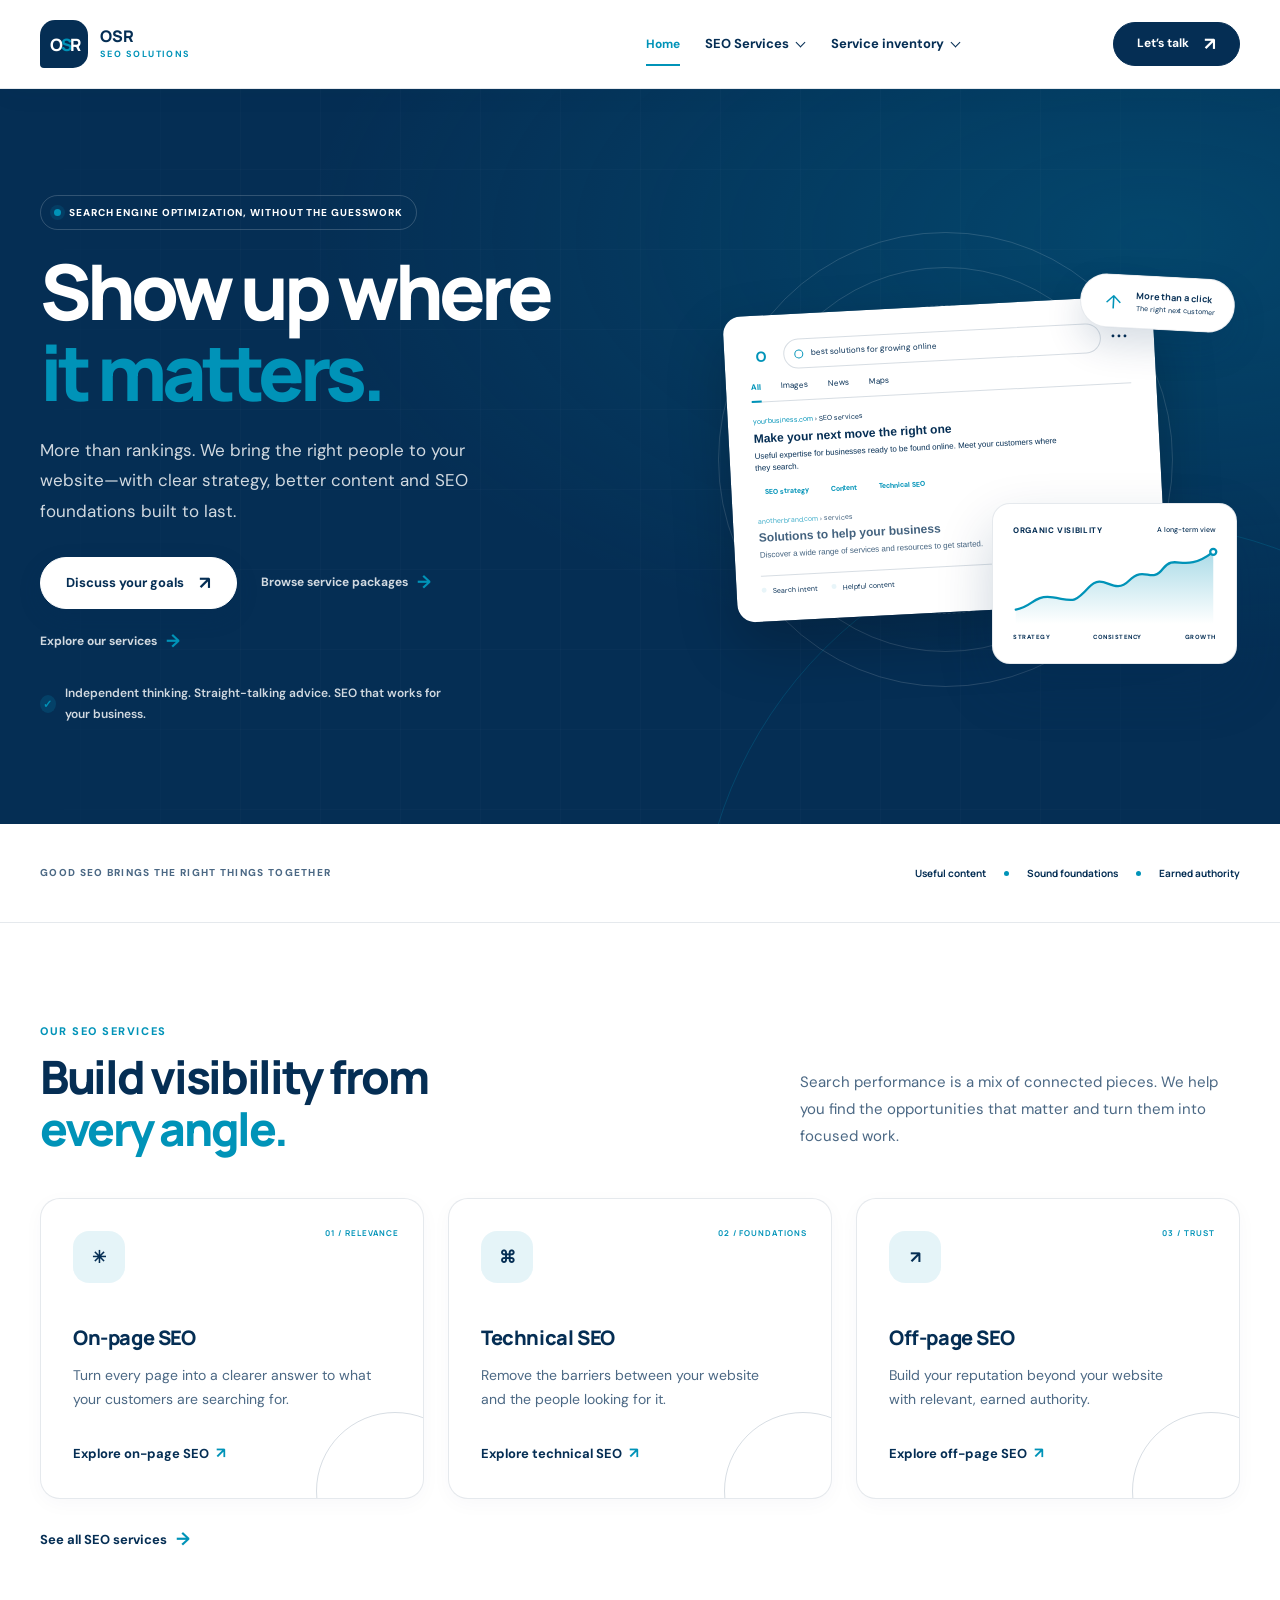
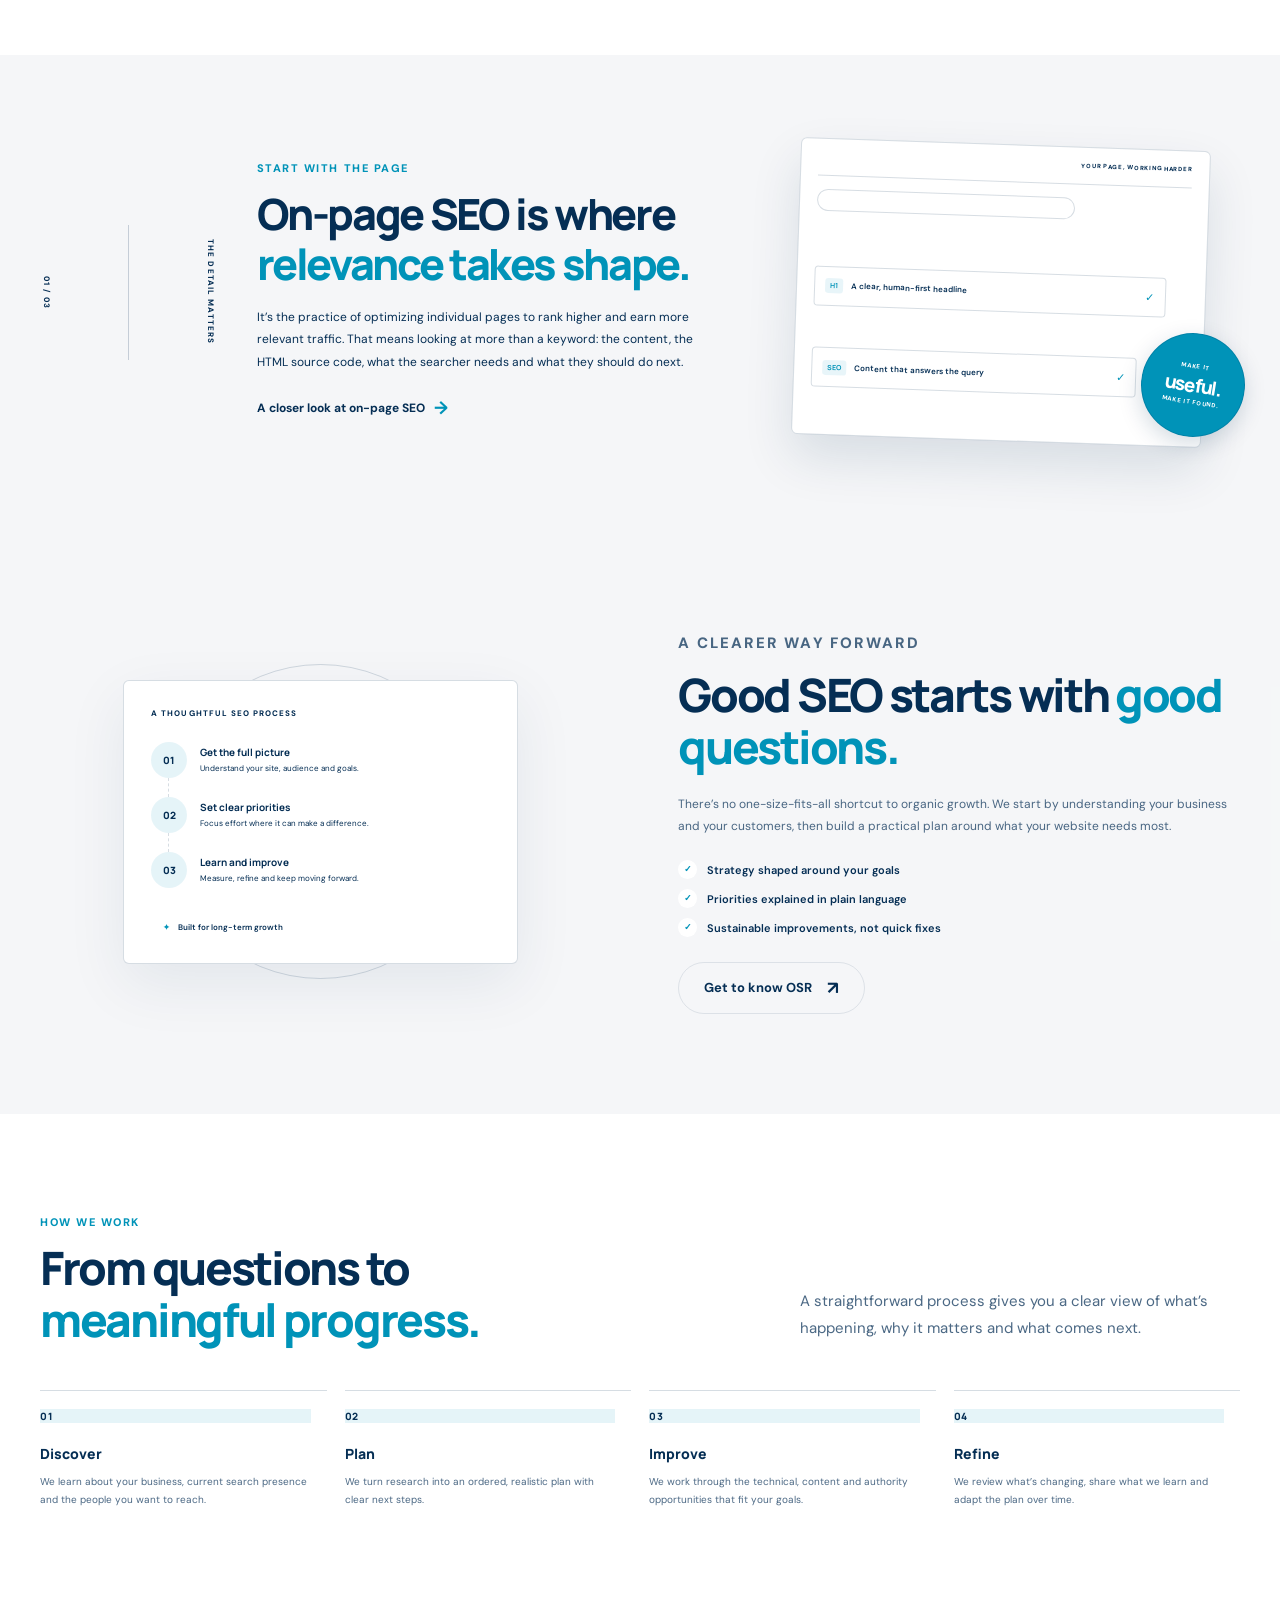
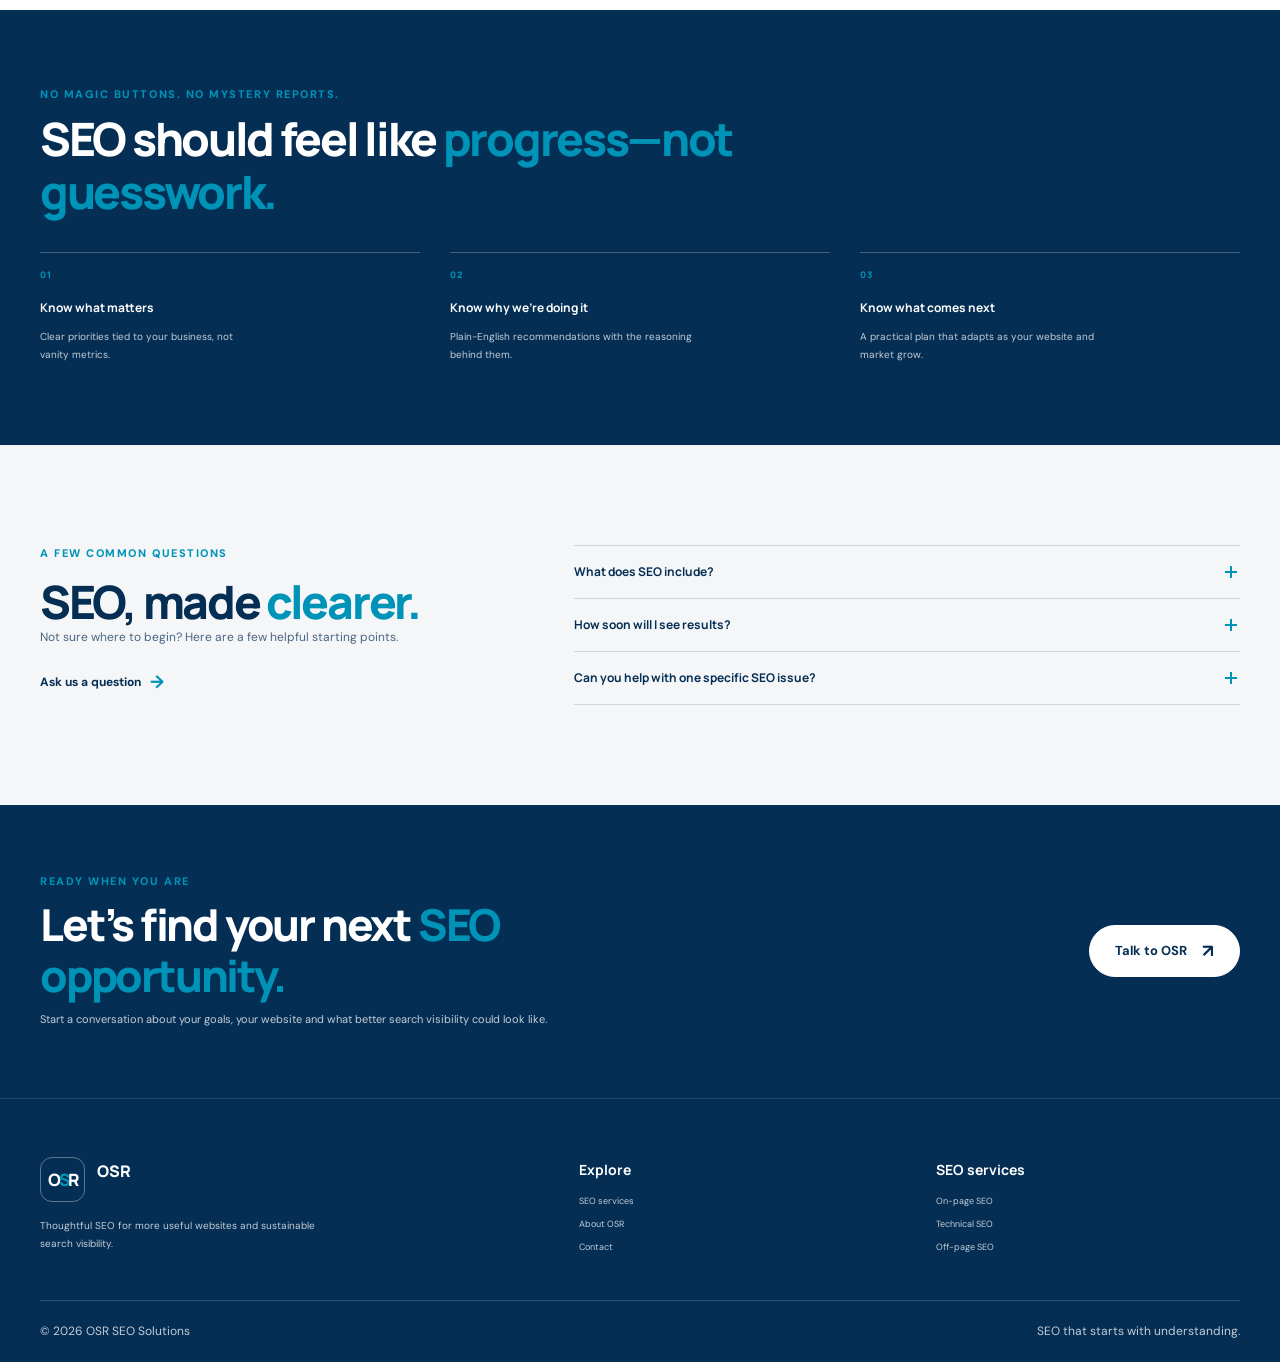
==== commit eab8f264: "Add modern CSS file and update HTML files to include it for improved styling" ====
--- a/index.html
+++ b/index.html
@@ -6,6 +6,7 @@
   <meta name="description" content="Practical SEO strategy, content optimization and technical improvements from OSR SEO Solutions. Build sustainable search visibility for your business.">
   <title>OSR SEO Solutions | SEO for sustainable growth</title>
   <link rel="stylesheet" href="styles.css">
+  <link rel="stylesheet" href="modern.css">
   <script src="script.js" defer></script>
 </head>
 <body>
--- a/styles.css
+++ b/styles.css
@@ -2075,3 +2075,927 @@
     grid-template-columns: 1fr;
   }
 }
+
+:root {
+  --ink: #052E54;
+  --navy: #052E54;
+  --teal: #0093B8;
+  --teal-deep: #0093B8;
+  --muted: rgb(5 46 84 / 72%);
+  --line: rgb(5 46 84 / 14%);
+  --pale: rgb(5 46 84 / 4%);
+  --white: #fff;
+  --shadow: 0 18px 44px rgb(5 46 84 / 10%);
+}
+
+body {
+  color: var(--ink);
+  background: var(--white);
+  font-size: 16px;
+}
+
+.container {
+  width: min(1200px, calc(100% - 64px));
+}
+
+.site-header {
+  border-bottom: 1px solid rgb(255 255 255 / 12%);
+  background: var(--navy);
+}
+
+.header-inner {
+  min-height: 82px;
+  gap: 30px;
+}
+
+.brand {
+  gap: 12px;
+}
+
+.brand-mark {
+  width: 45px;
+  height: 45px;
+  border-radius: 12px;
+  font-size: 17px;
+}
+
+.brand-name {
+  font-size: 16px;
+}
+
+.brand-name > span {
+  font-size: 9px;
+  letter-spacing: .16em;
+}
+
+.site-nav {
+  gap: clamp(14px, 1.8vw, 26px);
+}
+
+.site-nav > .nav-link,
+.nav-dropdown-trigger {
+  min-height: 46px;
+  font-size: 13px;
+}
+
+.site-nav > .nav-link.active,
+.site-nav > .nav-link:hover,
+.nav-dropdown-trigger:hover,
+.nav-dropdown-group[open] > .nav-dropdown-trigger,
+.nav-dropdown-group.is-active > .nav-dropdown-trigger {
+  color: var(--white);
+}
+
+.site-nav .nav-cta,
+.site-header .button-small {
+  min-height: 44px;
+  margin-left: 0;
+  padding-inline: 18px;
+  border: 1px solid var(--white);
+  border-radius: 6px;
+  background: var(--white);
+  color: var(--navy);
+}
+
+.site-nav .nav-cta:hover,
+.site-header .button-small:hover {
+  border-color: var(--teal);
+  background: var(--teal);
+  color: var(--navy);
+}
+
+.nav-dropdown {
+  top: calc(100% + 7px);
+  padding: 12px;
+  border: 1px solid var(--line);
+  border-radius: 8px;
+  box-shadow: 0 18px 40px rgb(5 46 84 / 18%);
+}
+
+.nav-dropdown a {
+  min-height: 42px;
+  border-radius: 5px;
+  font-size: 12px;
+}
+
+.button,
+.button-small,
+.button-outline,
+.button-light {
+  min-height: 48px;
+  padding-inline: 20px;
+  border: 1px solid var(--navy);
+  border-radius: 6px;
+  background: var(--navy);
+  color: var(--white);
+  font-size: 13px;
+  font-weight: 700;
+  box-shadow: none;
+}
+
+.button-small {
+  min-height: 42px;
+  padding-inline: 16px;
+  font-size: 12px;
+}
+
+.button:hover,
+.button-small:hover,
+.button-outline:hover,
+.button-light:hover {
+  transform: translateY(-1px);
+  border-color: var(--teal);
+  background: var(--teal);
+  color: var(--navy);
+}
+
+.button:focus-visible,
+.button-small:focus-visible,
+.button-outline:focus-visible,
+.button-light:focus-visible,
+.nav-dropdown-trigger:focus-visible,
+.site-nav > .nav-link:focus-visible,
+.menu-toggle:focus-visible {
+  outline: 3px solid var(--teal);
+  outline-offset: 3px;
+}
+
+.hero {
+  overflow: hidden;
+  padding: 88px 0 84px;
+  background: var(--navy);
+  color: var(--white);
+}
+
+.hero::before {
+  background-image: linear-gradient(rgb(255 255 255 / 4%) 1px, transparent 1px), linear-gradient(90deg, rgb(255 255 255 / 4%) 1px, transparent 1px);
+  background-size: 64px 64px;
+  mask-image: linear-gradient(90deg, transparent, #000 20%, #000 80%, transparent);
+}
+
+.hero::after {
+  border-color: rgb(0 147 184 / 24%);
+}
+
+.hero-grid {
+  grid-template-columns: minmax(0, .95fr) minmax(0, 1.05fr);
+  gap: clamp(40px, 6vw, 86px);
+}
+
+.hero-copy {
+  padding: 0;
+}
+
+.hero .eyebrow,
+.hero .eyebrow-dot {
+  color: var(--teal);
+}
+
+.hero .eyebrow {
+  margin-bottom: 20px;
+  font-size: 11px;
+}
+
+.hero h1 {
+  max-width: 620px;
+  margin-bottom: 22px;
+  color: var(--white);
+  font-size: clamp(50px, 5.4vw, 74px);
+  letter-spacing: -.055em;
+  line-height: 1.04;
+}
+
+.hero h1 span,
+.hero .text-link > span {
+  color: var(--teal);
+}
+
+.hero-intro {
+  max-width: 490px;
+  margin-bottom: 30px;
+  color: rgb(255 255 255 / 82%);
+  font-size: 16px;
+  line-height: 1.8;
+}
+
+.hero .button {
+  border-color: var(--teal);
+  background: var(--teal);
+  color: var(--navy);
+}
+
+.hero .button:hover {
+  border-color: var(--white);
+  background: var(--white);
+  color: var(--navy);
+}
+
+.button-row {
+  gap: 22px;
+}
+
+.hero .text-link,
+.hero-note {
+  color: rgb(255 255 255 / 82%);
+}
+
+.hero .text-link:hover {
+  color: var(--white);
+}
+
+.hero-note {
+  margin-top: 27px;
+  font-size: 12px;
+}
+
+.note-icon {
+  background: rgb(0 147 184 / 20%);
+  color: var(--teal);
+}
+
+.hero-visual {
+  min-width: 0;
+  min-height: 430px;
+  border-radius: 0;
+  background: transparent;
+}
+
+.hero-grid-lines,
+.hero-grid-lines::before,
+.hero-grid-lines::after {
+  border-color: rgb(255 255 255 / 14%);
+}
+
+.search-art {
+  transform: rotate(-1deg);
+  border-color: rgb(255 255 255 / 30%);
+  border-radius: 10px;
+  box-shadow: 0 24px 60px rgb(0 0 0 / 22%);
+}
+
+.growth-card,
+.hero-sticker {
+  border: 1px solid var(--line);
+  border-radius: 9px;
+  box-shadow: 0 16px 36px rgb(5 46 84 / 16%);
+}
+
+.logo-strip {
+  border-bottom: 1px solid var(--line);
+  background: var(--white);
+}
+
+.logo-strip-inner {
+  min-height: 82px;
+  gap: 28px;
+}
+
+.logo-strip-inner > span {
+  color: var(--muted);
+  font-size: 10px;
+  letter-spacing: .13em;
+}
+
+.section {
+  padding: 92px 0;
+}
+
+.section-tint,
+.editorial-section,
+.faq-section {
+  background: var(--pale);
+}
+
+.section-heading {
+  align-items: end;
+  gap: 44px;
+  margin-bottom: 38px;
+}
+
+.section-heading .eyebrow,
+.eyebrow {
+  color: var(--teal);
+  font-size: 11px;
+  letter-spacing: .14em;
+}
+
+.section-heading h2,
+.split-copy h2,
+.faq-layout h2,
+.contact-copy h2 {
+  margin-bottom: 0;
+  font-size: clamp(32px, 3.6vw, 46px);
+  letter-spacing: -.045em;
+  line-height: 1.13;
+}
+
+.section-heading > p,
+.split-copy > p,
+.contact-copy > p {
+  color: var(--muted);
+  font-size: 15px;
+  line-height: 1.8;
+}
+
+.section-heading > p {
+  max-width: 440px;
+  margin-bottom: 4px;
+}
+
+.hero h1 span,
+.page-hero h1 span,
+h2 span {
+  color: var(--teal);
+}
+
+.service-grid,
+.value-grid {
+  gap: 18px;
+}
+
+.service-card,
+.value-card,
+.inventory-card,
+.contact-form,
+.detail-aside,
+.faq-item {
+  border: 1px solid var(--line);
+  border-radius: 10px;
+  background: var(--white);
+  box-shadow: 0 8px 24px rgb(5 46 84 / 4%);
+}
+
+.service-card {
+  min-height: 280px;
+  padding: 27px;
+  transition: border-color .2s ease, box-shadow .2s ease, transform .2s ease;
+}
+
+.service-card:hover {
+  transform: translateY(-4px);
+  border-color: rgb(0 147 184 / 55%);
+  box-shadow: 0 18px 38px rgb(5 46 84 / 10%);
+}
+
+.service-card h3 {
+  margin: 18px 0 10px;
+  font-size: 20px;
+  letter-spacing: -.02em;
+}
+
+.service-card p {
+  color: var(--muted);
+  font-size: 14px;
+  line-height: 1.7;
+}
+
+.card-icon {
+  border-radius: 9px;
+  background: rgb(0 147 184 / 10%);
+  color: var(--navy);
+}
+
+.card-number {
+  color: var(--teal);
+}
+
+.card-link,
+.section-link {
+  color: var(--navy);
+  font-size: 13px;
+}
+
+.card-link b,
+.section-link span {
+  color: var(--teal);
+}
+
+.page-hero {
+  padding: 72px 0 58px;
+  border-bottom: 1px solid var(--line);
+  background: var(--pale);
+}
+
+.page-hero::after {
+  opacity: .4;
+}
+
+.page-hero-inner {
+  max-width: 1200px;
+}
+
+.page-hero h1 {
+  max-width: 900px;
+  margin-bottom: 16px;
+  font-size: clamp(40px, 5vw, 60px);
+  letter-spacing: -.05em;
+  line-height: 1.08;
+}
+
+.page-hero-inner > p:not(.eyebrow) {
+  max-width: 700px;
+  color: var(--muted);
+  font-size: 16px;
+  line-height: 1.75;
+}
+
+.breadcrumbs {
+  margin-top: 25px;
+  color: var(--muted);
+  font-size: 12px;
+}
+
+.breadcrumbs a:hover,
+.contact-prompt a {
+  color: var(--teal);
+}
+
+.split-section {
+  gap: clamp(38px, 6vw, 84px);
+}
+
+.split-copy h2 {
+  margin-bottom: 20px;
+}
+
+.split-copy > p {
+  margin-bottom: 24px;
+}
+
+.split-visual {
+  border-radius: 12px;
+}
+
+.cta-section,
+.site-footer,
+.principles-band {
+  background: var(--navy);
+  color: var(--white);
+}
+
+.cta-section {
+  padding: 68px 0;
+}
+
+.cta-inner {
+  gap: 36px;
+}
+
+.cta-inner h2 {
+  font-size: clamp(30px, 3.8vw, 44px);
+}
+
+.cta-inner h2 span,
+.principles-inner > h2 span {
+  color: var(--teal);
+}
+
+.cta-inner > div > p:last-child,
+.footer-brand > p,
+.footer-column a,
+.footer-bottom,
+.principles-grid p {
+  color: rgb(255 255 255 / 76%);
+}
+
+.site-footer {
+  border-top: 1px solid rgb(255 255 255 / 12%);
+}
+
+.footer-main {
+  gap: 52px;
+  padding-top: 58px;
+  padding-bottom: 46px;
+}
+
+.footer-column h2 {
+  color: var(--white);
+  font-size: 14px;
+}
+
+.footer-column a:hover {
+  color: var(--teal);
+}
+
+.footer-bottom {
+  min-height: 62px;
+  border-color: rgb(255 255 255 / 18%);
+  font-size: 12px;
+}
+
+.inventory-section {
+  background: var(--white);
+}
+
+.inventory-note {
+  gap: 18px;
+  padding: 18px 22px;
+  border: 1px solid var(--line);
+  border-left: 4px solid var(--teal);
+  border-radius: 8px;
+  background: var(--pale);
+  font-size: 13px;
+  line-height: 1.6;
+}
+
+.inventory-toolbar {
+  gap: 16px;
+  margin-bottom: 26px;
+}
+
+.inventory-search,
+.inventory-sort select {
+  min-height: 50px;
+  border-color: var(--line);
+  border-radius: 7px;
+}
+
+.inventory-layout {
+  grid-template-columns: 245px minmax(0, 1fr);
+  gap: 30px;
+}
+
+.inventory-filters {
+  padding: 22px 18px;
+  border-color: var(--line);
+  border-radius: 10px;
+  box-shadow: 0 8px 24px rgb(5 46 84 / 4%);
+}
+
+.inventory-filters h2 {
+  margin-bottom: 16px;
+  font-size: 17px;
+}
+
+.inventory-filter {
+  min-height: 38px;
+  padding-inline: 10px;
+  border-radius: 5px;
+  font-size: 12px;
+}
+
+.inventory-filter:hover,
+.inventory-filter.is-selected {
+  background: var(--navy);
+  color: var(--white);
+}
+
+.inventory-grid {
+  gap: 16px;
+}
+
+.inventory-card {
+  min-height: 230px;
+  padding: 20px;
+  transition: border-color .2s ease, box-shadow .2s ease, transform .2s ease;
+}
+
+.inventory-card:hover {
+  transform: translateY(-3px);
+  border-color: var(--teal);
+  box-shadow: 0 14px 30px rgb(5 46 84 / 9%);
+}
+
+.inventory-card h2 {
+  margin-top: 12px;
+  font-size: 17px;
+}
+
+.inventory-card > p {
+  color: var(--muted);
+  font-size: 13px;
+  line-height: 1.65;
+}
+
+.inventory-card-category,
+.inventory-label {
+  color: var(--teal);
+  font-size: 10px;
+}
+
+.contact-layout {
+  gap: clamp(35px, 6vw, 80px);
+}
+
+.contact-form {
+  gap: 18px;
+  padding: 32px;
+}
+
+.form-heading {
+  margin-bottom: -10px;
+  font-size: 21px;
+}
+
+.form-note,
+.contact-form label {
+  color: var(--muted);
+  font-size: 13px;
+}
+
+.contact-form input,
+.contact-form select,
+.contact-form textarea {
+  min-height: 48px;
+  border: 1px solid var(--line);
+  border-radius: 6px;
+  background: var(--white);
+  color: var(--navy);
+}
+
+.contact-form textarea {
+  min-height: 130px;
+}
+
+.contact-prompt {
+  border-color: var(--line);
+  border-radius: 8px;
+}
+
+.process-count,
+.strategy-badge,
+.contact-prompt-icon {
+  background: rgb(0 147 184 / 10%);
+  color: var(--navy);
+}
+
+@media (max-width: 1050px) {
+  .header-inner {
+    min-height: 76px;
+  }
+
+  .menu-toggle {
+    border-color: rgb(255 255 255 / 35%);
+    border-radius: 7px;
+  }
+
+  .site-nav {
+    padding: 12px 20px 20px;
+    border: 1px solid rgb(255 255 255 / 14%);
+    border-radius: 0 0 10px 10px;
+    background: var(--navy);
+  }
+
+  .site-nav > .nav-link,
+  .nav-dropdown-trigger {
+    min-height: 48px;
+    font-size: 14px;
+  }
+
+  .nav-dropdown a {
+    min-height: 40px;
+  }
+
+  .hero {
+    padding: 72px 0;
+  }
+
+  .hero-grid {
+    grid-template-columns: 1fr 1fr;
+    gap: 28px;
+  }
+
+  .hero-visual {
+    min-height: 360px;
+  }
+
+  .search-art {
+    width: min(430px, 94%);
+  }
+
+  .inventory-layout {
+    grid-template-columns: 210px minmax(0, 1fr);
+    gap: 20px;
+  }
+
+  .inventory-grid {
+    grid-template-columns: repeat(2, minmax(0, 1fr));
+  }
+}
+
+@media (max-width: 760px) {
+  .container {
+    width: min(100% - 40px, 600px);
+  }
+
+  .hero {
+    padding: 60px 0 52px;
+  }
+
+  .hero-grid {
+    grid-template-columns: 1fr;
+    gap: 24px;
+  }
+
+  .hero h1 {
+    max-width: 570px;
+    font-size: clamp(44px, 11vw, 62px);
+  }
+
+  .hero-intro {
+    font-size: 15px;
+  }
+
+  .hero-visual {
+    min-height: 365px;
+  }
+
+  .hero-grid-lines {
+    width: 330px;
+    height: 330px;
+  }
+
+  .growth-card {
+    right: 0;
+    width: 210px;
+  }
+
+  .hero-sticker {
+    top: 2px;
+    right: 0;
+  }
+
+  .logo-strip-inner {
+    align-items: flex-start;
+    justify-content: center;
+    flex-direction: column;
+    gap: 10px;
+    padding-block: 18px;
+  }
+
+  .logo-strip-inner > div {
+    flex-wrap: wrap;
+    gap: 10px;
+  }
+
+  .section {
+    padding: 68px 0;
+  }
+
+  .section-heading {
+    grid-template-columns: 1fr;
+    gap: 16px;
+    margin-bottom: 28px;
+  }
+
+  .service-grid,
+  .value-grid {
+    grid-template-columns: repeat(2, minmax(0, 1fr));
+  }
+
+  .service-card {
+    min-height: 250px;
+    padding: 22px;
+  }
+
+  .page-hero {
+    padding: 54px 0 42px;
+  }
+
+  .inventory-layout {
+    grid-template-columns: 1fr;
+  }
+
+  .inventory-filters {
+    position: static;
+  }
+
+  .inventory-filter-list {
+    grid-template-columns: repeat(2, minmax(0, 1fr));
+  }
+
+  .inventory-note {
+    align-items: flex-start;
+    flex-direction: column;
+  }
+
+  .inventory-note .button {
+    margin-left: 0;
+  }
+
+  .contact-form {
+    padding: 24px;
+  }
+}
+
+@media (max-width: 520px) {
+  .container {
+    width: calc(100% - 32px);
+  }
+
+  .header-inner {
+    min-height: 70px;
+  }
+
+  .brand-mark {
+    width: 40px;
+    height: 40px;
+  }
+
+  .brand-name {
+    font-size: 14px;
+  }
+
+  .brand-name > span {
+    font-size: 8px;
+  }
+
+  .hero {
+    padding-top: 48px;
+  }
+
+  .hero h1 {
+    font-size: clamp(40px, 12vw, 54px);
+  }
+
+  .hero .button-row {
+    align-items: flex-start;
+    flex-direction: column;
+    gap: 16px;
+  }
+
+  .hero-visual {
+    min-height: 315px;
+  }
+
+  .search-art {
+    width: 96%;
+    min-height: 245px;
+    padding: 15px;
+    transform: none;
+  }
+
+  .growth-card {
+    right: -2px;
+    bottom: 0;
+    width: 185px;
+  }
+
+  .hero-sticker {
+    top: -4px;
+    right: -5px;
+    padding: 8px;
+  }
+
+  .hero-sticker small {
+    font-size: 9px;
+  }
+
+  .logo-strip-inner > div {
+    font-size: 11px;
+  }
+
+  .section {
+    padding: 58px 0;
+  }
+
+  .service-grid,
+  .value-grid,
+  .inventory-grid {
+    grid-template-columns: 1fr;
+  }
+
+  .service-card {
+    min-height: 0;
+  }
+
+  .inventory-toolbar {
+    align-items: stretch;
+    flex-direction: column;
+  }
+
+  .inventory-sort {
+    justify-content: space-between;
+  }
+
+  .inventory-sort select {
+    flex: 1;
+  }
+
+  .inventory-results-head {
+    align-items: flex-start;
+    flex-direction: column;
+  }
+
+  .inventory-filter-list {
+    grid-template-columns: 1fr;
+  }
+
+  .contact-form {
+    padding: 20px 16px;
+  }
+
+  .footer-main {
+    grid-template-columns: 1fr 1fr;
+    gap: 26px 18px;
+  }
+}
+
+@media (prefers-reduced-motion: reduce) {
+  *,
+  *::before,
+  *::after {
+    scroll-behavior: auto !important;
+    transition-duration: .01ms !important;
+  }
+}
--- a/modern.css
+++ b/modern.css
@@ -0,0 +1,157 @@
+/* Shared visual refresh. Brand colors stay navy, teal, and white. */
+:root {
+  --shadow: 0 20px 60px rgb(5 46 84 / 8%);
+  --line: rgb(5 46 84 / 10%);
+}
+html { scroll-padding-top: 110px; }
+body { text-wrap: pretty; }
+::selection { background: var(--teal); color: var(--white); }
+.site-header {
+  background: rgb(255 255 255 / 96%);
+  border-bottom: 1px solid var(--line);
+  box-shadow: 0 4px 30px rgb(5 46 84 / 4%);
+  color: var(--navy);
+}
+.header-inner { min-height: 88px; }
+.site-header .brand-mark {
+  width: 48px;
+  height: 48px;
+  border: 0;
+  border-radius: 15px 15px 15px 4px;
+  background: var(--navy);
+  color: var(--white);
+}
+.site-header .brand-name,
+.site-header .brand-name > span { color: var(--navy); }
+.site-header .brand-name > span { color: var(--teal); }
+.site-nav > .nav-link,
+.site-header .nav-dropdown-trigger { color: var(--navy); font-weight: 700; }
+.site-header .site-nav > .nav-link:hover,
+.site-header .site-nav > .nav-link.active,
+.site-header .nav-dropdown-trigger:hover,
+.site-header .nav-dropdown-group[open] > .nav-dropdown-trigger,
+.site-header .nav-dropdown-group.is-active > .nav-dropdown-trigger { color: var(--teal); }
+.site-header .nav-cta {
+  background: var(--navy);
+  border-color: var(--navy);
+  border-radius: 100px;
+  color: var(--white);
+  padding-inline: 23px;
+}
+.site-header .nav-cta:hover { color: var(--white); }
+.nav-dropdown { padding: 14px; border-radius: 18px; box-shadow: var(--shadow); }
+.nav-dropdown a { border-radius: 9px; }
+.button, .button-small, .button-outline, .button-light {
+  border-radius: 100px;
+  gap: 15px;
+  transition: transform .2s ease, background .2s ease, box-shadow .2s ease;
+}
+.button { min-height: 52px; padding-inline: 25px; }
+.button-small { min-height: 42px; padding-inline: 18px; }
+.button-outline { background: transparent; color: var(--navy); border-color: var(--line); }
+.button-light { background: var(--white); color: var(--navy); border-color: var(--white); }
+.hero {
+  padding: 106px 0 100px;
+  background: radial-gradient(ellipse at 90% 20%, rgb(0 147 184 / 24%), transparent 52%), var(--navy);
+}
+.hero::before { opacity: .45; background-size: 80px 80px; }
+.hero h1 { font-size: clamp(54px, 6vw, 82px); letter-spacing: -.065em; line-height: 1.06; }
+.hero .eyebrow {
+  display: inline-flex;
+  align-items: center;
+  padding: 9px 13px;
+  border: 1px solid rgb(255 255 255 / 18%);
+  border-radius: 100px;
+  color: var(--white);
+  font-size: 10px;
+  letter-spacing: .09em;
+}
+.eyebrow-dot { flex-shrink: 0; background: var(--teal); box-shadow: 0 0 0 4px rgb(0 147 184 / 15%); }
+.hero-intro { font-size: 17px; }
+.hero .button { background: var(--white); border-color: var(--white); color: var(--navy); }
+.hero .button:hover { background: var(--teal); border-color: var(--teal); color: var(--white); }
+.hero .button-row { gap: 18px 24px; }
+.hero-note { max-width: 430px; line-height: 1.7; }
+.search-art { border-radius: 18px; transform: rotate(-3deg); padding: 24px; }
+.growth-card { border-radius: 18px; padding: 20px; box-shadow: 0 24px 55px rgb(5 46 84 / 20%); }
+.hero-sticker { border-radius: 100px; padding: 12px 18px; }
+.logo-strip-inner { min-height: 98px; }
+.section { padding-block: 100px; }
+.section-heading { margin-bottom: 44px; }
+.section-heading h2, .split-copy h2, .faq-layout h2, .contact-copy h2 { letter-spacing: -.05em; }
+.service-grid, .value-grid { gap: 24px; }
+.service-card, .value-card, .inventory-card {
+  border-radius: 20px;
+  border-color: var(--line);
+  box-shadow: 0 5px 20px rgb(5 46 84 / 3%);
+}
+.service-card { padding: 32px; }
+.service-card:hover, .inventory-card:hover {
+  transform: translateY(-5px);
+  border-color: rgb(0 147 184 / 40%);
+  box-shadow: var(--shadow);
+}
+.card-icon { width: 52px; height: 52px; border-radius: 16px; }
+.card-link { padding-top: 10px; }
+.split-visual { border-radius: 28px; }
+.page-hero {
+  padding-block: 86px 64px;
+  background: radial-gradient(ellipse at 100% 0, rgb(0 147 184 / 10%), transparent 65%), rgb(5 46 84 / 3%);
+}
+.page-hero h1 { font-size: clamp(42px, 5.3vw, 66px); letter-spacing: -.055em; }
+.breadcrumbs { display: flex; flex-wrap: wrap; gap: 10px; }
+.faq-item { border-radius: 14px; box-shadow: none; }
+.contact-form, .detail-aside { padding: 34px; border-radius: 24px; box-shadow: var(--shadow); }
+.contact-form input, .contact-form select, .contact-form textarea {
+  border-radius: 10px;
+  background: rgb(5 46 84 / 2%);
+  padding: 13px 15px;
+}
+.contact-form input:focus, .contact-form select:focus, .contact-form textarea:focus { border-color: var(--teal); }
+.inventory-filters { border-radius: 18px; }
+.inventory-filter { border-radius: 9px; padding: 11px 12px; font-size: 12px; }
+.inventory-grid { gap: 20px; }
+.inventory-card { padding: 24px; }
+.inventory-card h2 { font-size: 18px; }
+.inventory-card > p { font-size: 13px; line-height: 1.7; }
+.inventory-card-bottom { flex-wrap: wrap; gap: 12px; padding-top: 18px; }
+.inventory-price { font-size: 18px; }
+.cta-section { position: relative; overflow: hidden; background: var(--navy); }
+.site-footer { border-top: 1px solid rgb(255 255 255 / 12%); }
+@media (max-width: 1050px) {
+  .header-inner { min-height: 76px; }
+  .site-header .menu-toggle { border-color: var(--line); border-radius: 12px; }
+  .site-header .menu-toggle > span:not(.sr-only) { background: var(--navy); }
+  .site-header .site-nav { background: var(--white); border-color: var(--line); border-radius: 0 0 20px 20px; box-shadow: var(--shadow); }
+  .site-header .nav-dropdown a { color: var(--navy); }
+  .site-header .nav-dropdown a:hover, .site-header .nav-dropdown a.active { background: rgb(0 147 184 / 8%); color: var(--navy); }
+  .site-header .nav-link, .site-header .nav-dropdown-trigger { border-bottom-color: var(--line); }
+  .hero { padding-block: 76px; }
+  .hero h1 { font-size: clamp(46px, 6vw, 68px); }
+  .service-card { padding: 25px; }
+}
+@media (max-width: 760px) {
+  .hero { padding-block: 58px 48px; }
+  .hero h1 { max-width: 580px; font-size: clamp(44px, 9vw, 66px); }
+  .hero .eyebrow { font-size: 9px; letter-spacing: .04em; }
+  .hero-grid { gap: 40px; }
+  .hero-intro { font-size: 16px; }
+  .section { padding-block: 64px; }
+  .page-hero { padding-block: 56px 44px; }
+  .service-grid, .value-grid { gap: 16px; }
+  .contact-form, .detail-aside { padding: 24px; }
+}
+@media (max-width: 520px) {
+  .site-header .brand-mark { width: 42px; height: 42px; }
+  .header-inner { min-height: 72px; }
+  .hero h1 { font-size: clamp(42px, 12vw, 58px); }
+  .hero .eyebrow { border: 0; padding: 0; line-height: 1.8; }
+  .hero .button-row { align-items: stretch; }
+  .hero .text-link { justify-content: center; }
+  .hero .hero-note { font-size: 11px; }
+  .search-art { padding: 16px; transform: none; }
+  .growth-card { padding: 14px; }
+  .hero-sticker { padding: 9px 12px; }
+  .service-card { padding: 25px; }
+  .inventory-card { padding: 22px; }
+}
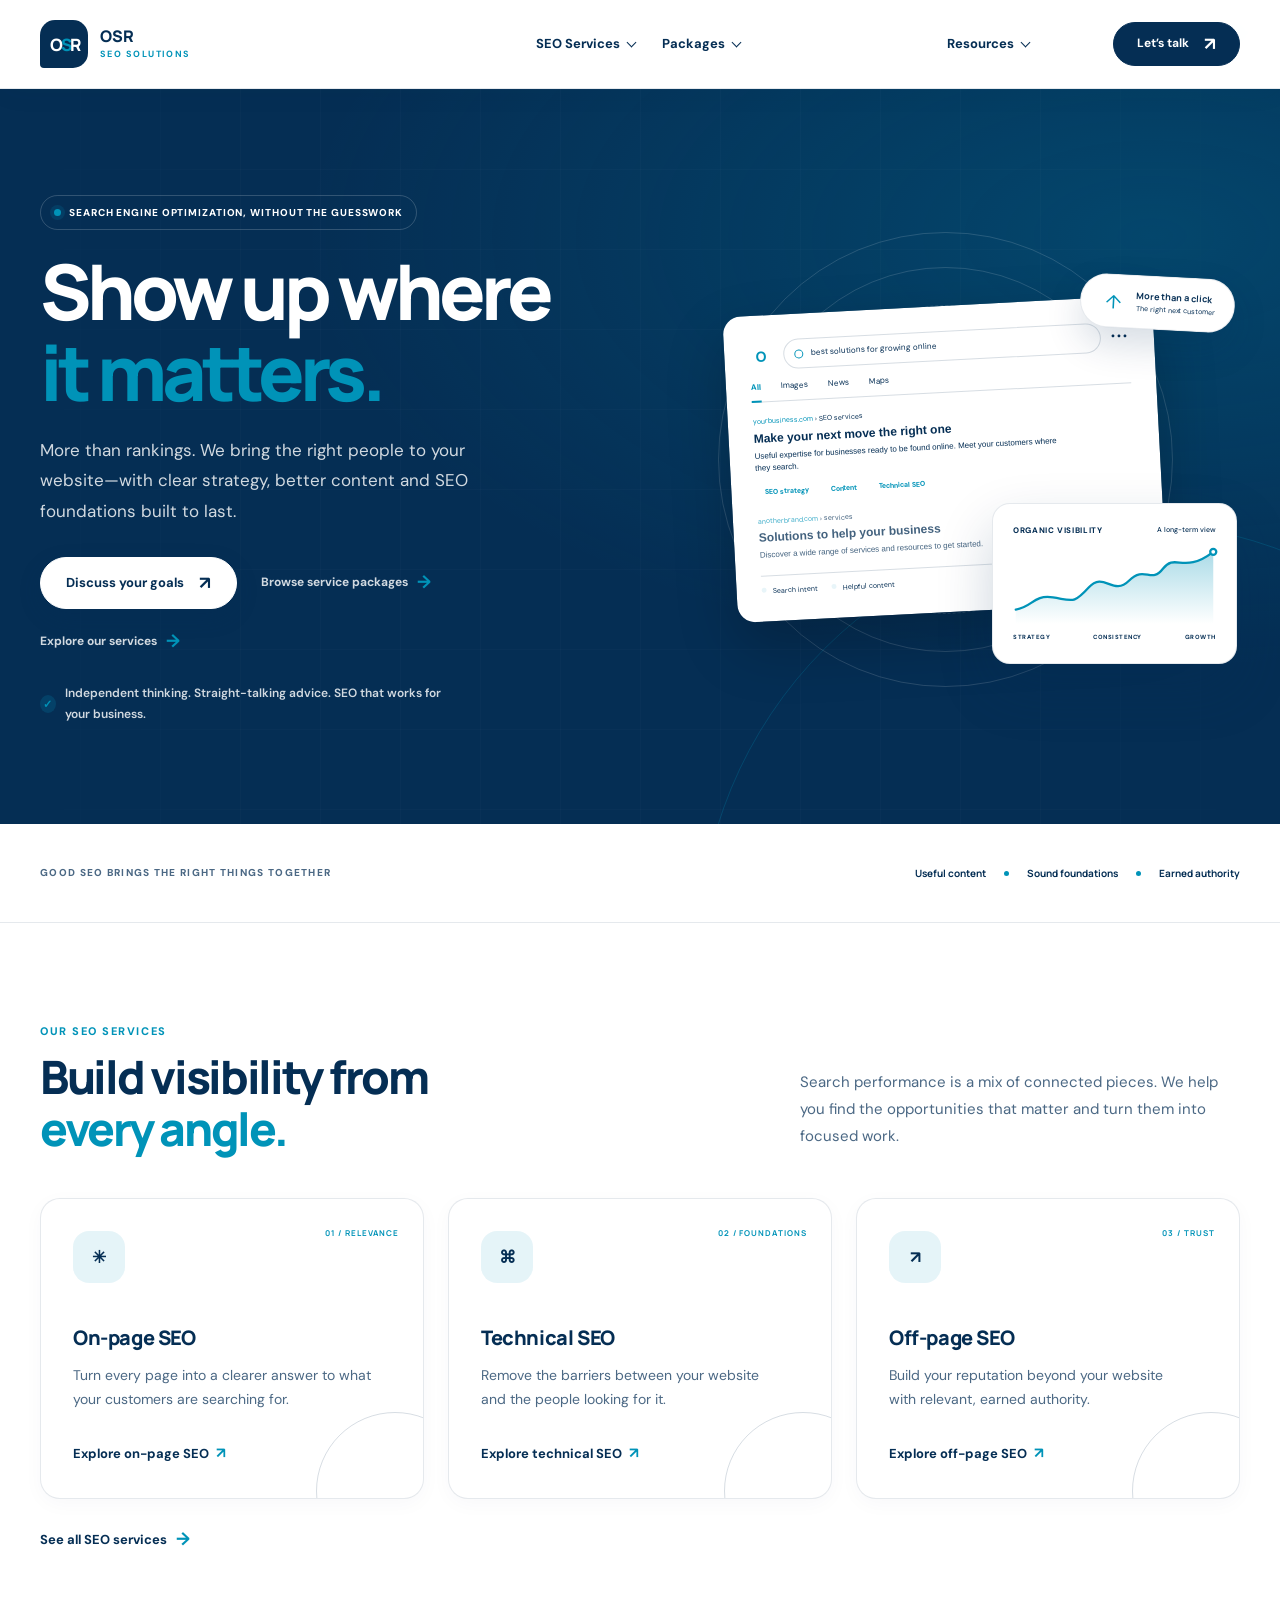
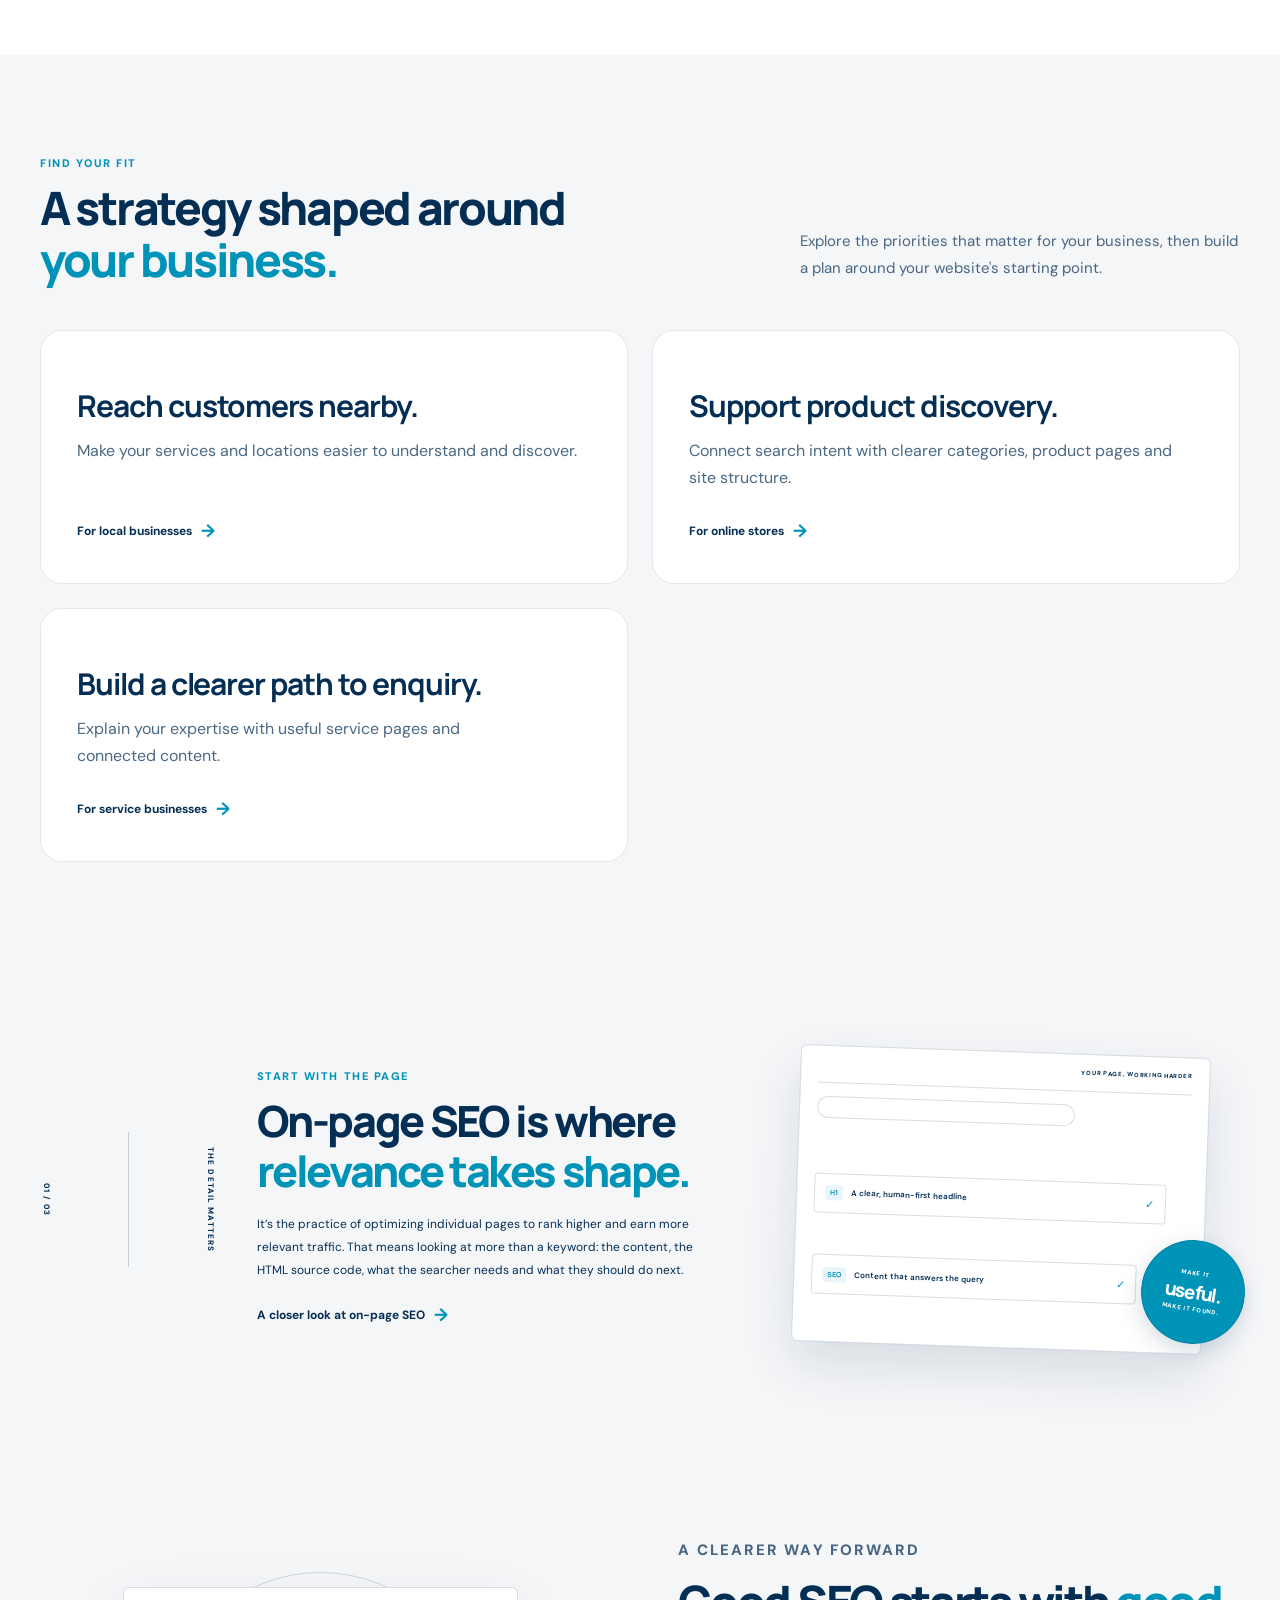
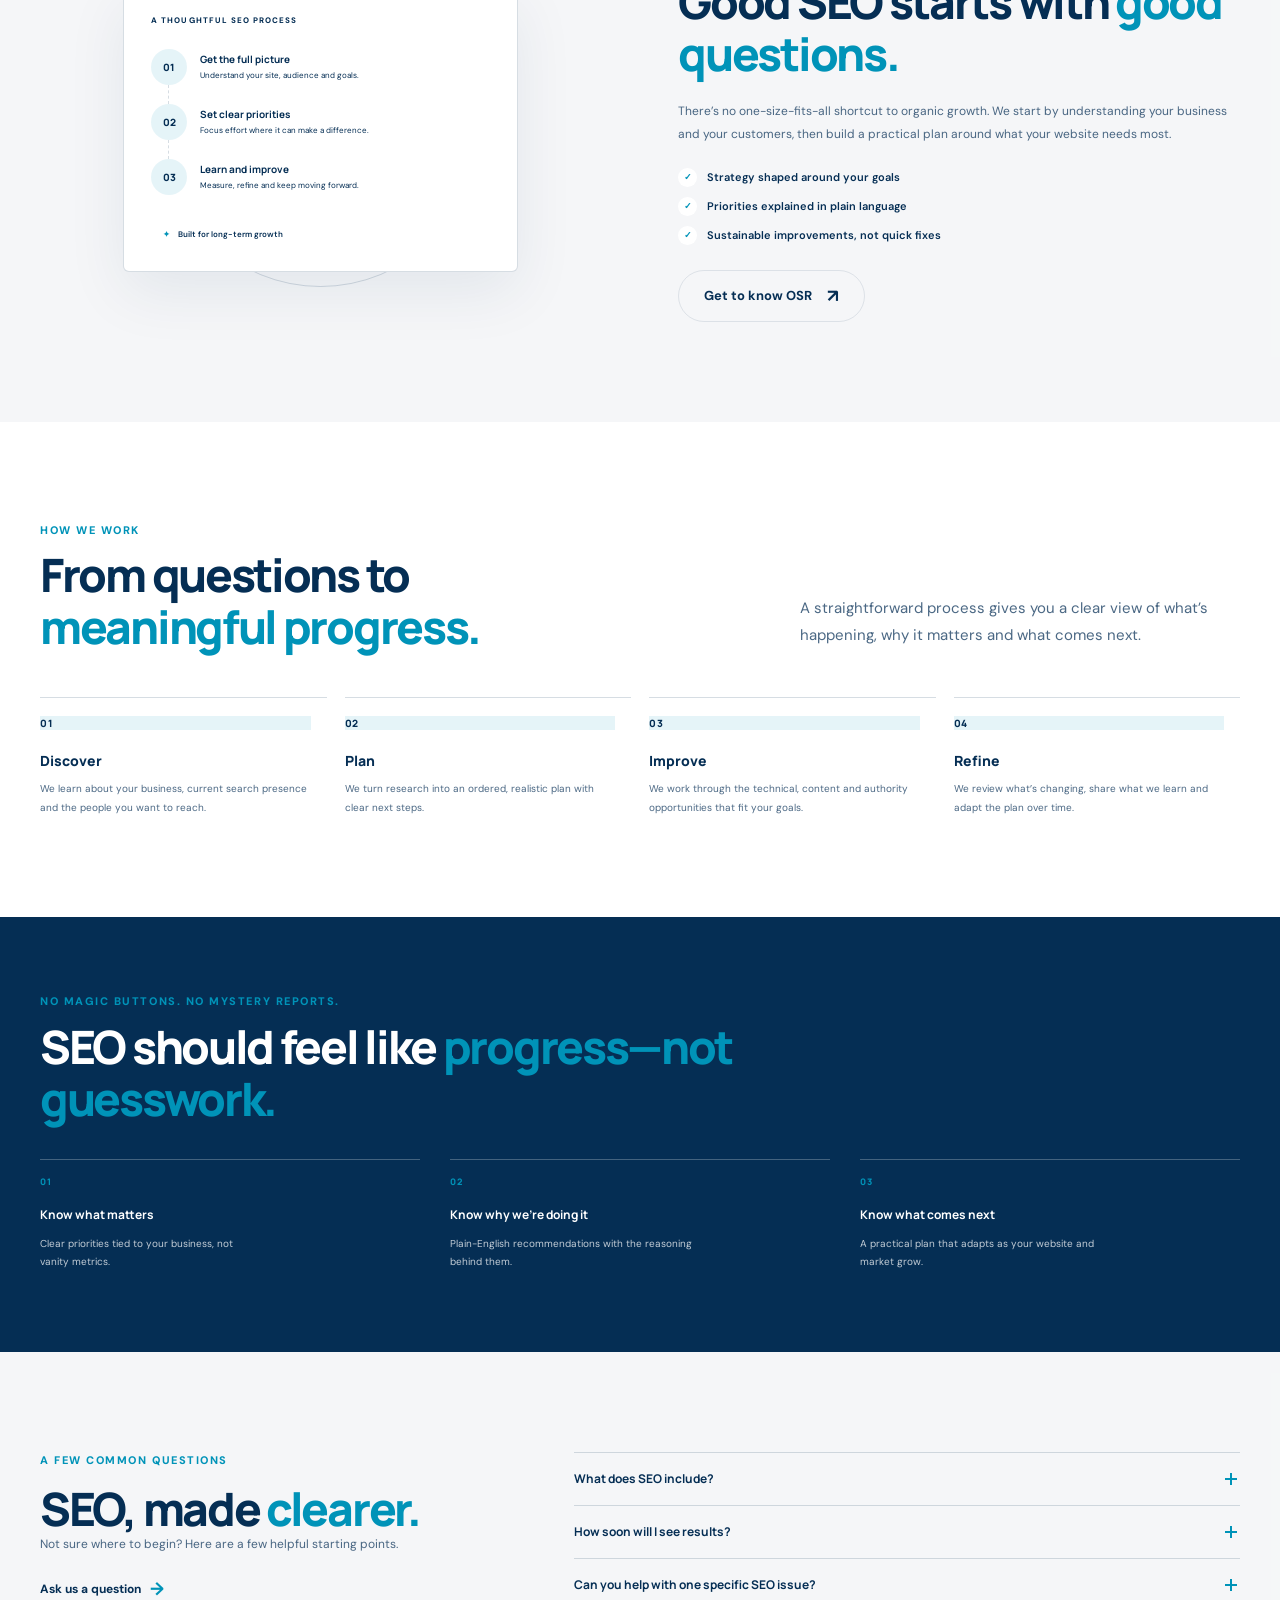
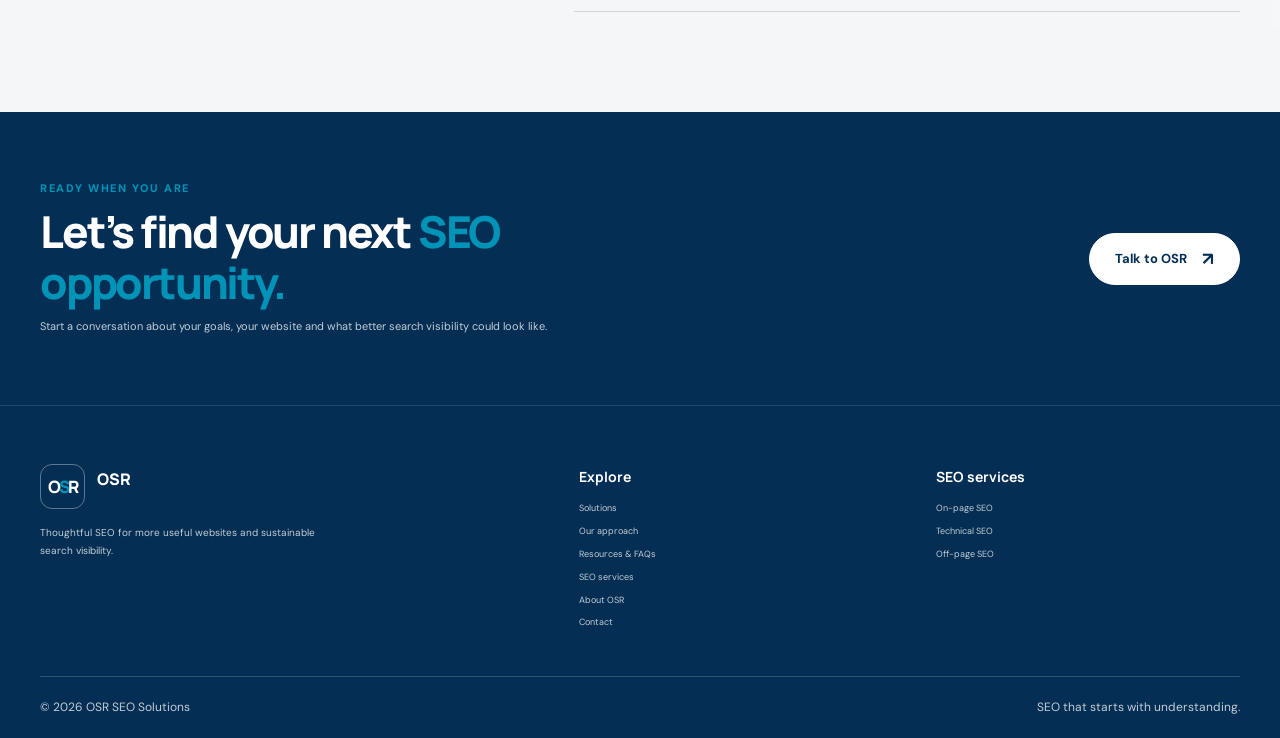
==== commit 1b92aa0f: "Refactor navigation and footer structure; add new pages for approach, resources, and solutions with " ====
--- a/index.html
+++ b/index.html
@@ -20,37 +20,7 @@
       <button class="menu-toggle" type="button" aria-expanded="false" aria-controls="site-nav">
         <span class="sr-only">Toggle navigation</span><span></span><span></span><span></span>
       </button>
-      <nav class="site-nav" id="site-nav" aria-label="Main navigation">
-        <a class="nav-link active" href="index.html" aria-current="page">Home</a>
-        <details class="nav-dropdown-group">
-          <summary class="nav-dropdown-trigger">SEO Services <span class="nav-chevron" aria-hidden="true"></span></summary>
-          <div class="nav-dropdown">
-            <span class="nav-dropdown-label">SEO SERVICES</span>
-            <a href="services.html">All SEO services <span>↗</span></a>
-            <a href="on-page-seo.html">On-page SEO <span>↗</span></a>
-            <a href="technical-seo.html">Technical SEO <span>↗</span></a>
-            <a href="off-page-seo.html">Off-page SEO <span>↗</span></a>
-            <a href="services.html#local-seo">Local SEO <span>↗</span></a>
-          </div>
-        </details>
-        <details class="nav-dropdown-group">
-          <summary class="nav-dropdown-trigger">Service inventory <span class="nav-chevron" aria-hidden="true"></span></summary>
-          <div class="nav-dropdown nav-dropdown-wide">
-            <span class="nav-dropdown-label">BROWSE PACKAGES</span>
-            <a href="inventory.html">All services <span>↗</span></a>
-            <a href="inventory.html?category=pbn">PBN Links <span>↗</span></a>
-            <a href="inventory.html?category=edu">.EDU BackLinks <span>↗</span></a>
-            <a href="inventory.html?category=casino">Casino Niche PBN Links <span>↗</span></a>
-            <a href="inventory.html?category=diversification">Diversification BackLinks <span>↗</span></a>
-            <a href="inventory.html?category=expired">Expired Domains <span>↗</span></a>
-            <a href="inventory.html?category=local">Local SEO <span>↗</span></a>
-            <a href="inventory.html?category=reviews">Buy Reviews / ORM <span>↗</span></a>
-          </div>
-        </details>
-        <a class="nav-link" href="about.html">About</a>
-        <a class="nav-link" href="contact.html">Contact</a>
-        <a class="button button-small nav-cta" href="contact.html">Let’s talk <span aria-hidden="true">↗</span></a>
-      </nav>
+      <nav class="site-nav" id="site-nav" aria-label="Main navigation"><details class="nav-dropdown-group"><summary class="nav-dropdown-trigger">SEO Services <span class="nav-chevron" aria-hidden="true"></span></summary><div class="nav-dropdown"><span class="nav-dropdown-label">SEO Services</span><a href="services.html">All SEO services <span aria-hidden="true">&#8599;</span></a><a href="on-page-seo.html">On-page SEO <span aria-hidden="true">&#8599;</span></a><a href="technical-seo.html">Technical SEO <span aria-hidden="true">&#8599;</span></a><a href="off-page-seo.html">Off-page SEO <span aria-hidden="true">&#8599;</span></a><a href="services.html#seo-audits">SEO audits <span aria-hidden="true">&#8599;</span></a><a href="services.html#content-strategy">Content strategy <span aria-hidden="true">&#8599;</span></a><a href="services.html#local-seo">Local SEO <span aria-hidden="true">&#8599;</span></a></div></details><details class="nav-dropdown-group"><summary class="nav-dropdown-trigger">Packages <span class="nav-chevron" aria-hidden="true"></span></summary><div class="nav-dropdown nav-dropdown-wide"><span class="nav-dropdown-label">Packages</span><a href="inventory.html">Browse all packages <span aria-hidden="true">&#8599;</span></a><a href="inventory.html?category=pbn">PBN Links <span aria-hidden="true">&#8599;</span></a><a href="inventory.html?category=edu">.EDU BackLinks <span aria-hidden="true">&#8599;</span></a><a href="inventory.html?category=casino">Casino Niche PBN Links <span aria-hidden="true">&#8599;</span></a><a href="inventory.html?category=diversification">Diversification BackLinks <span aria-hidden="true">&#8599;</span></a><a href="inventory.html?category=expired">Expired Domains <span aria-hidden="true">&#8599;</span></a><a href="inventory.html?category=local">Local SEO <span aria-hidden="true">&#8599;</span></a><a href="inventory.html?category=reviews">Reviews / ORM <span aria-hidden="true">&#8599;</span></a></div></details><a class="nav-link" href="solutions.html">Solutions</a><a class="nav-link" href="approach.html">Our Approach</a><details class="nav-dropdown-group"><summary class="nav-dropdown-trigger">Resources <span class="nav-chevron" aria-hidden="true"></span></summary><div class="nav-dropdown"><span class="nav-dropdown-label">Resources</span><a href="resources.html">SEO guides <span aria-hidden="true">&#8599;</span></a><a href="resources.html#project-checklist">Project checklist <span aria-hidden="true">&#8599;</span></a><a href="resources.html#faqs">FAQs <span aria-hidden="true">&#8599;</span></a></div></details><a class="nav-link" href="about.html">About</a><a class="button button-small nav-cta" href="contact.html">Let&#8217;s talk <span aria-hidden="true">&#8599;</span></a></nav>
     </div>
   </header>
 
@@ -111,7 +81,7 @@
       </div>
     </section>
 
-    <section class="editorial-section">
+    <section class="section section-tint"><div class="container"><div class="section-heading"><div><p class="eyebrow">Find your fit</p><h2>A strategy shaped around <span>your business.</span></h2></div><p>Explore the priorities that matter for your business, then build a plan around your website's starting point.</p></div><div class="expanded-grid"><article class="expanded-card" id="home-local"><span class="card-number">01 / LOCAL</span><h2>Reach customers nearby.</h2><p>Make your services and locations easier to understand and discover.</p><a class="text-link" href="solutions.html#local-businesses">For local businesses <span aria-hidden="true">&#8594;</span></a></article><article class="expanded-card" id="home-store"><span class="card-number">02 / ECOMMERCE</span><h2>Support product discovery.</h2><p>Connect search intent with clearer categories, product pages and site structure.</p><a class="text-link" href="solutions.html#online-stores">For online stores <span aria-hidden="true">&#8594;</span></a></article><article class="expanded-card" id="home-services"><span class="card-number">03 / SERVICES</span><h2>Build a clearer path to enquiry.</h2><p>Explain your expertise with useful service pages and connected content.</p><a class="text-link" href="solutions.html#service-businesses">For service businesses <span aria-hidden="true">&#8594;</span></a></article></div></div></section><section class="editorial-section">
       <div class="container editorial-grid">
         <div class="editorial-kicker"><span>THE DETAIL MATTERS</span><span class="editorial-rule"></span><span>01 / 03</span></div>
         <div class="editorial-copy"><p class="eyebrow">Start with the page</p><h2>On-page SEO is where <span>relevance takes shape.</span></h2><p>It’s the practice of optimizing individual pages to rank higher and earn more relevant traffic. That means looking at more than a keyword: the content, the HTML source code, what the searcher needs and what they should do next.</p><a class="text-link" href="on-page-seo.html">A closer look at on-page SEO <span aria-hidden="true">→</span></a></div>
@@ -177,7 +147,7 @@
   <footer class="site-footer">
     <div class="container footer-main">
       <div class="footer-brand"><a class="brand brand-light" href="index.html"><span class="brand-mark" aria-hidden="true">O<span>S</span>R</span><span class="brand-name">OSR <span>SEO SOLUTIONS</span></span></a><p>Thoughtful SEO for more useful websites and sustainable search visibility.</p></div>
-      <div class="footer-column"><h2>Explore</h2><a href="services.html">SEO services</a><a href="about.html">About OSR</a><a href="contact.html">Contact</a></div>
+      <div class="footer-column"><h2>Explore</h2><a href="solutions.html">Solutions</a><a href="approach.html">Our approach</a><a href="resources.html">Resources &amp; FAQs</a><a href="services.html">SEO services</a><a href="about.html">About OSR</a><a href="contact.html">Contact</a></div>
       <div class="footer-column"><h2>SEO services</h2><a href="on-page-seo.html">On-page SEO</a><a href="technical-seo.html">Technical SEO</a><a href="off-page-seo.html">Off-page SEO</a></div>
     </div>
     <div class="container footer-bottom"><span>© <span data-current-year>2026</span> OSR SEO Solutions</span><span>SEO that starts with understanding.</span></div>
--- a/modern.css
+++ b/modern.css
@@ -1,4 +1,37 @@
 /* Shared visual refresh. Brand colors stay navy, teal, and white. */
+.expanded-grid { display: grid; grid-template-columns: repeat(2, minmax(0, 1fr)); gap: 24px; }
+.expanded-card { display: flex; flex-direction: column; align-items: flex-start; padding: 36px; border: 1px solid rgb(5 46 84 / 10%); border-radius: 22px; background: #fff; }
+.expanded-card h2 { margin: 20px 0 14px; font-size: clamp(23px, 2.5vw, 30px); letter-spacing: -.035em; line-height: 1.25; }
+.expanded-card p { color: var(--muted); margin-bottom: 26px; }
+.expanded-card .text-link { margin-top: auto; }
+.journey-step { display: grid; grid-template-columns: 80px 1fr .65fr; gap: 36px; padding: 42px 0; border-bottom: 1px solid rgb(5 46 84 / 12%); }
+.journey-step:first-child { padding-top: 0; }
+.journey-number { color: var(--teal); font: 800 48px/1.2 "Manrope", sans-serif; letter-spacing: -.06em; }
+.journey-step h2 { font-size: 28px; letter-spacing: -.035em; }
+.journey-step p { color: var(--muted); margin-bottom: 0; }
+.journey-step aside { border-radius: 16px; background: rgb(0 147 184 / 6%); padding: 24px; font-size: 14px; }
+.journey-step aside strong { display: block; margin-bottom: 10px; }
+.expectation-grid { display: grid; grid-template-columns: repeat(3, minmax(0, 1fr)); gap: 32px; }
+.expectation-grid article { border-top: 2px solid var(--teal); padding-top: 24px; }
+.expectation-grid p { color: var(--muted); }
+.resource-checklist { display: grid; grid-template-columns: 1fr 1fr; gap: 64px; align-items: start; }
+.resource-checklist h2 { font-size: clamp(30px, 3.5vw, 44px); letter-spacing: -.045em; line-height: 1.2; }
+.resource-checklist ol { margin: 0; padding-left: 25px; }
+.resource-checklist li { padding: 0 0 20px 12px; }
+.resource-checklist li::marker { font-weight: 800; color: var(--teal); }
+@media (max-width: 1100px) and (min-width: 1051px) {
+  .header-inner { gap: 16px; }
+  .site-nav { gap: 12px; }
+  .site-nav > .nav-link, .site-header .nav-dropdown-trigger { font-size: 12px; }
+}
+@media (max-width: 760px) {
+  .expanded-grid, .expectation-grid, .resource-checklist { grid-template-columns: 1fr; gap: 22px; }
+  .expanded-card { padding: 26px; }
+  .journey-step { grid-template-columns: 52px 1fr; gap: 18px; padding-block: 30px; }
+  .journey-step aside { grid-column: 2; }
+  .journey-number { font-size: 36px; }
+  .journey-step h2 { font-size: 24px; }
+}
 :root {
   --shadow: 0 20px 60px rgb(5 46 84 / 8%);
   --line: rgb(5 46 84 / 10%);
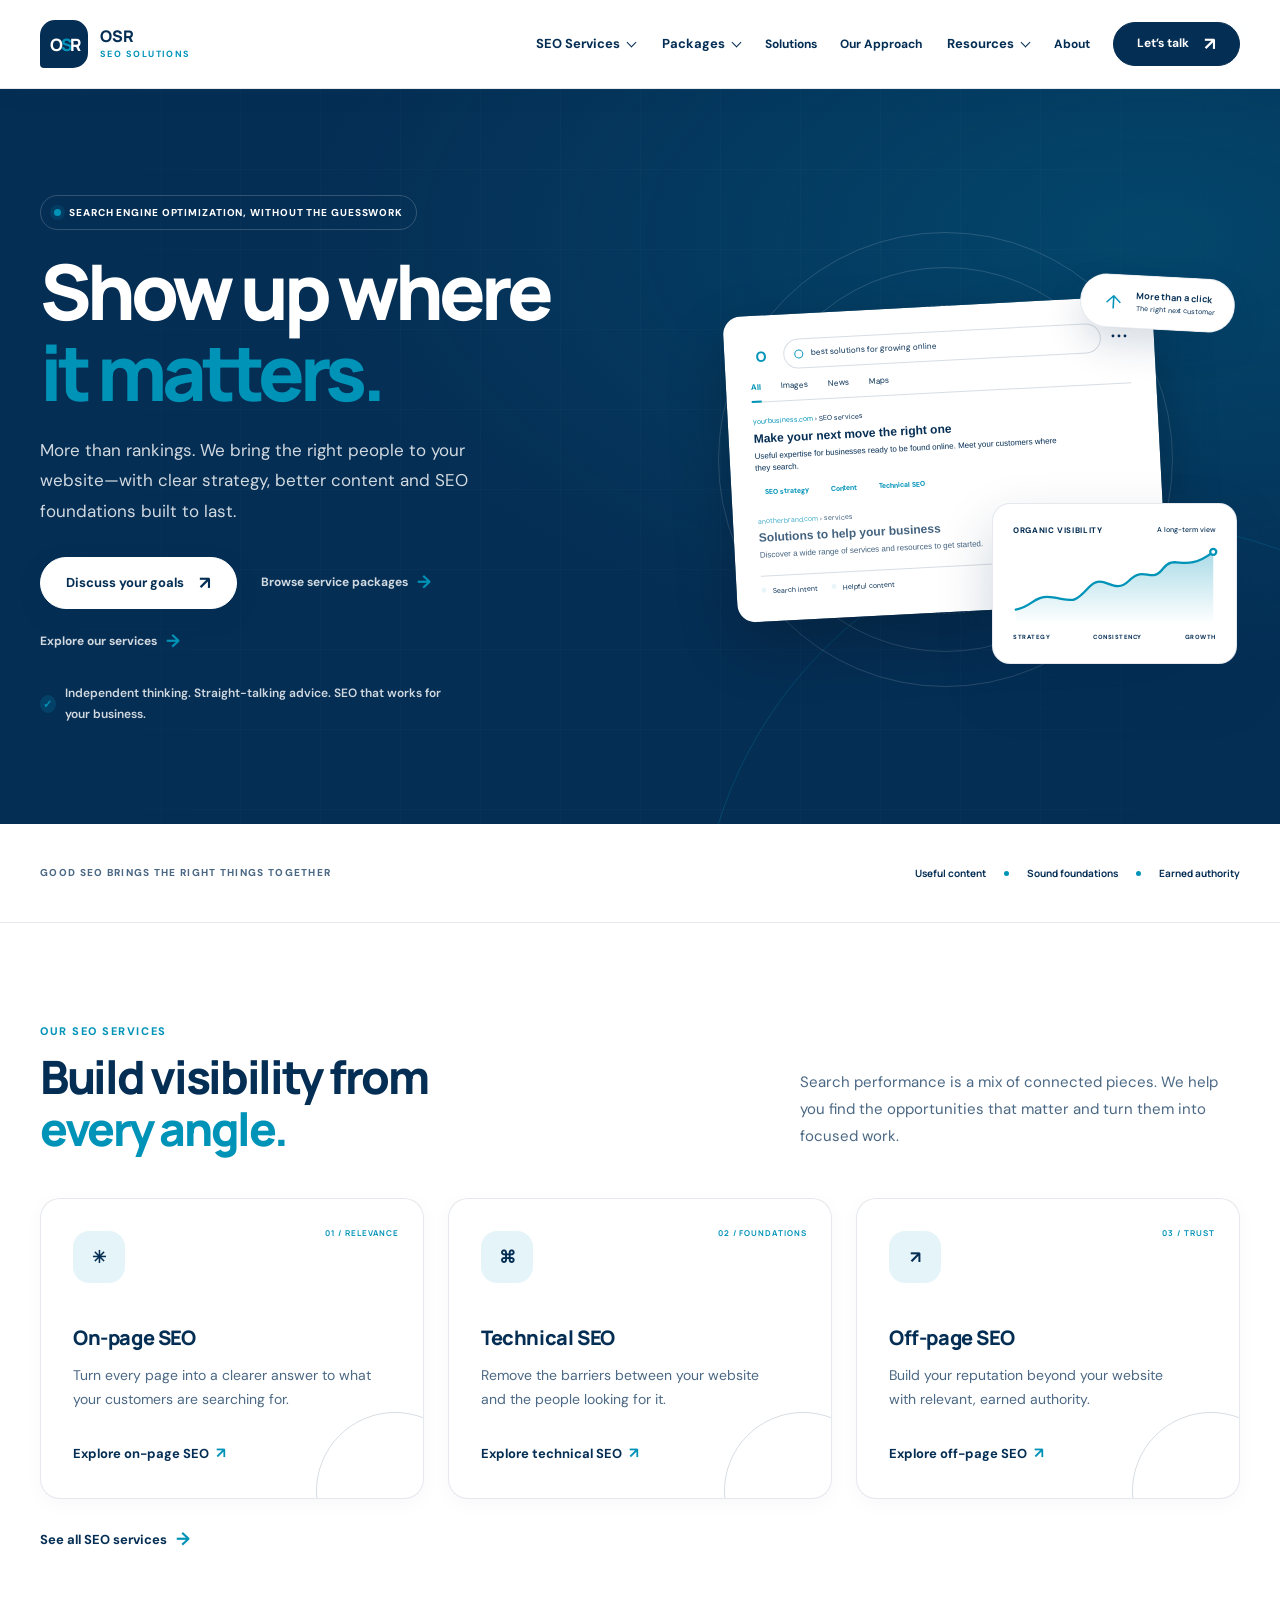
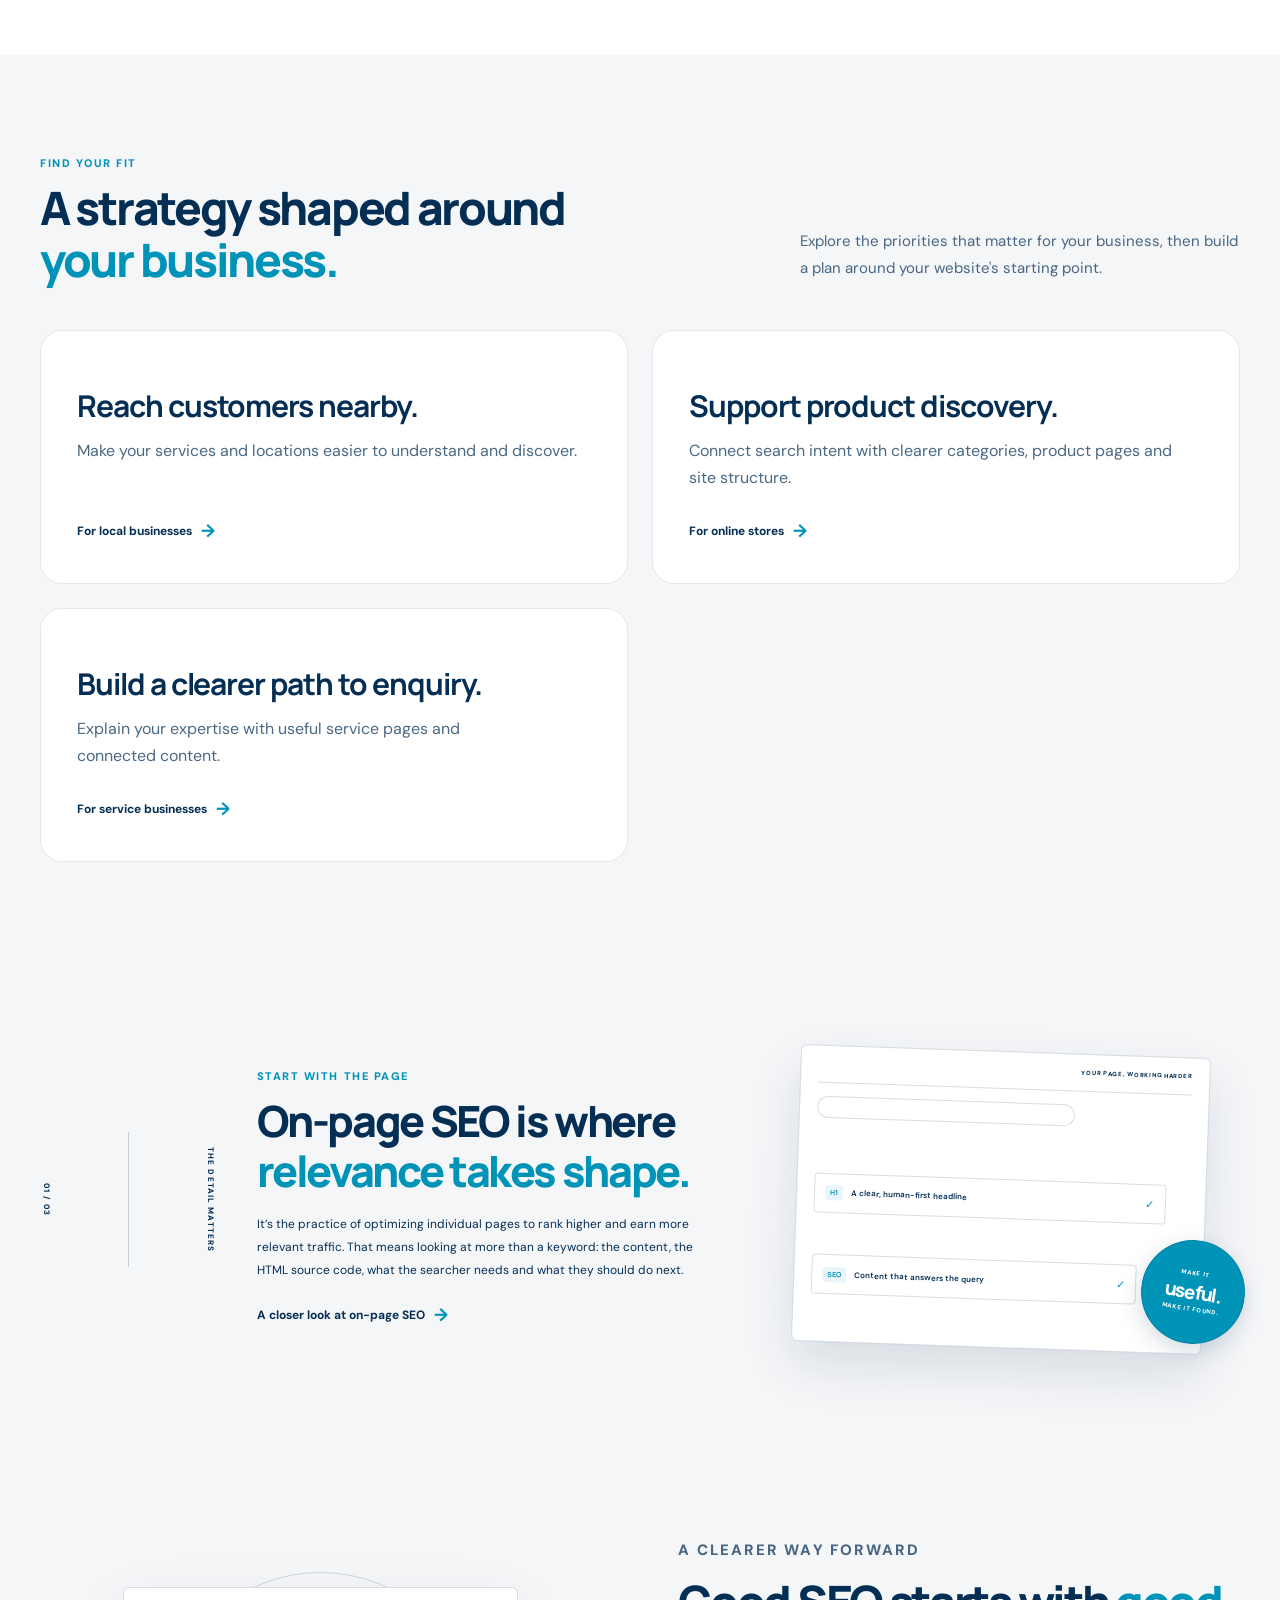
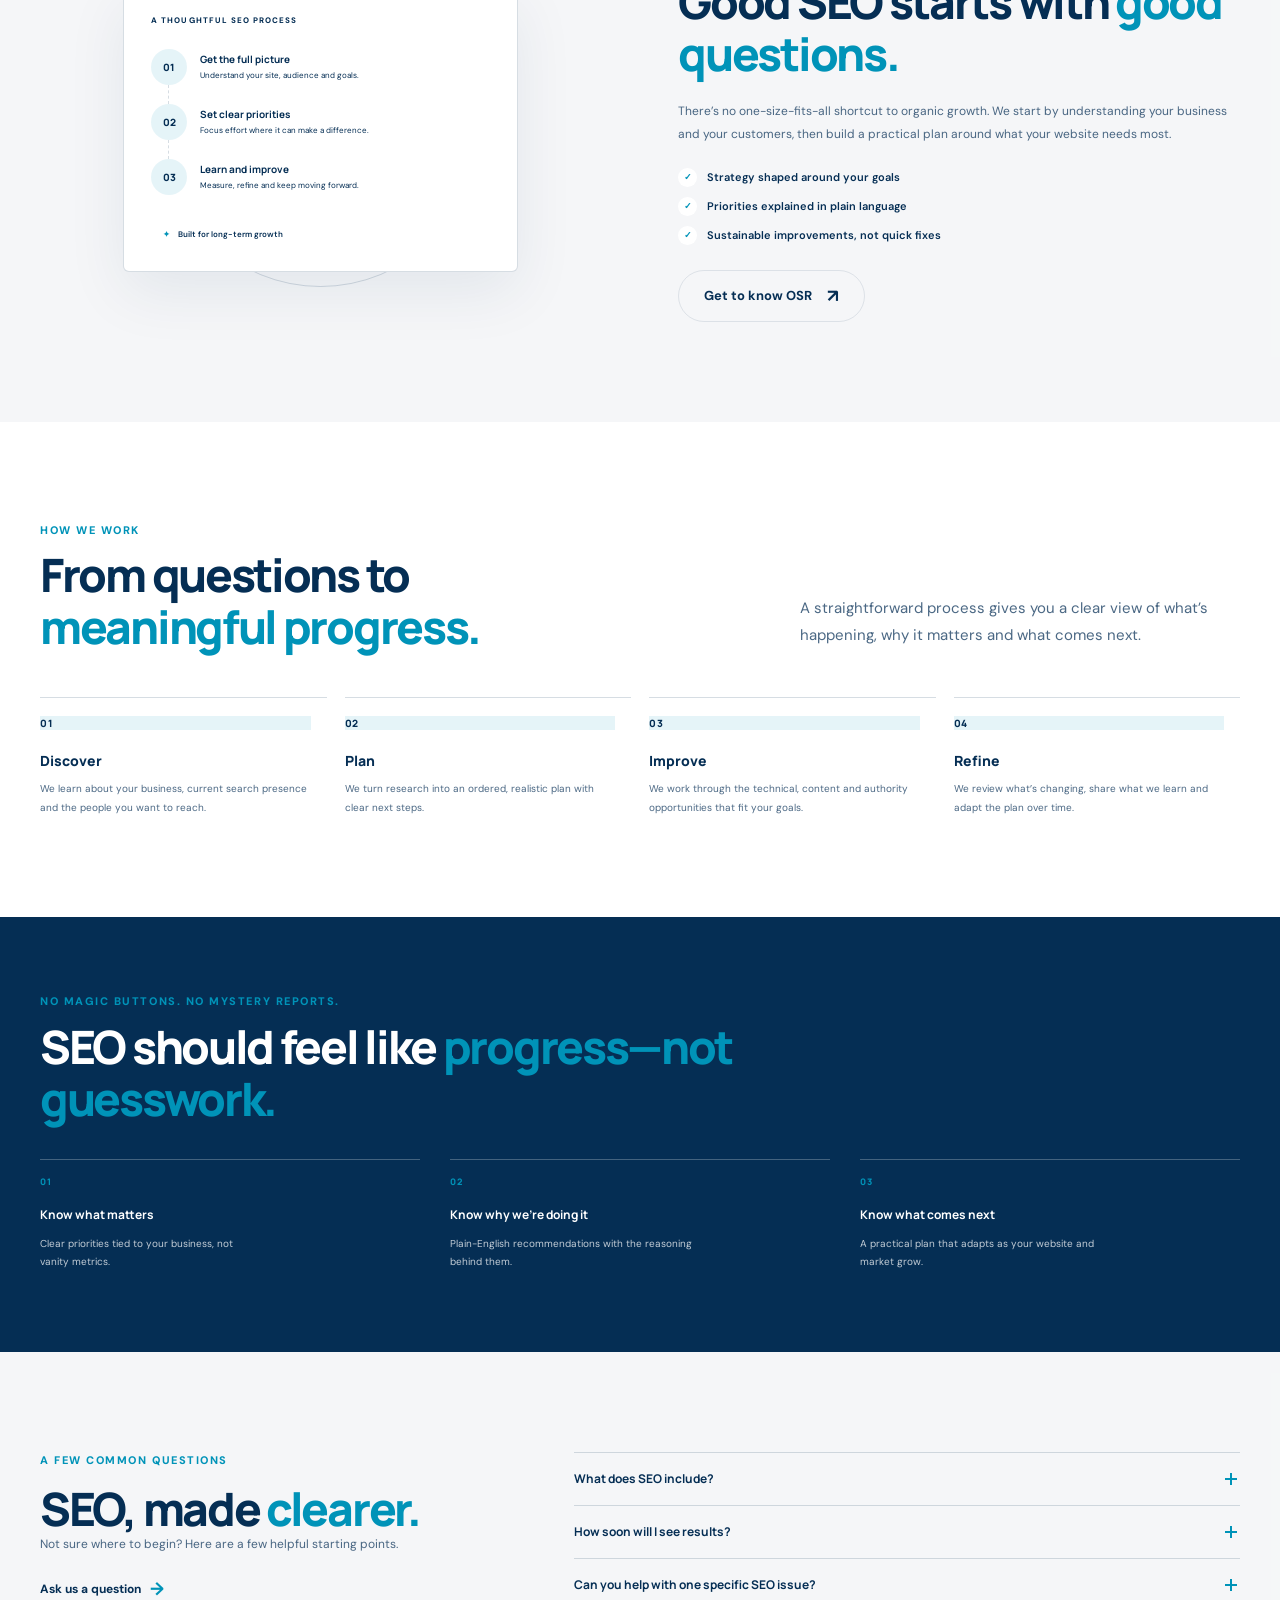
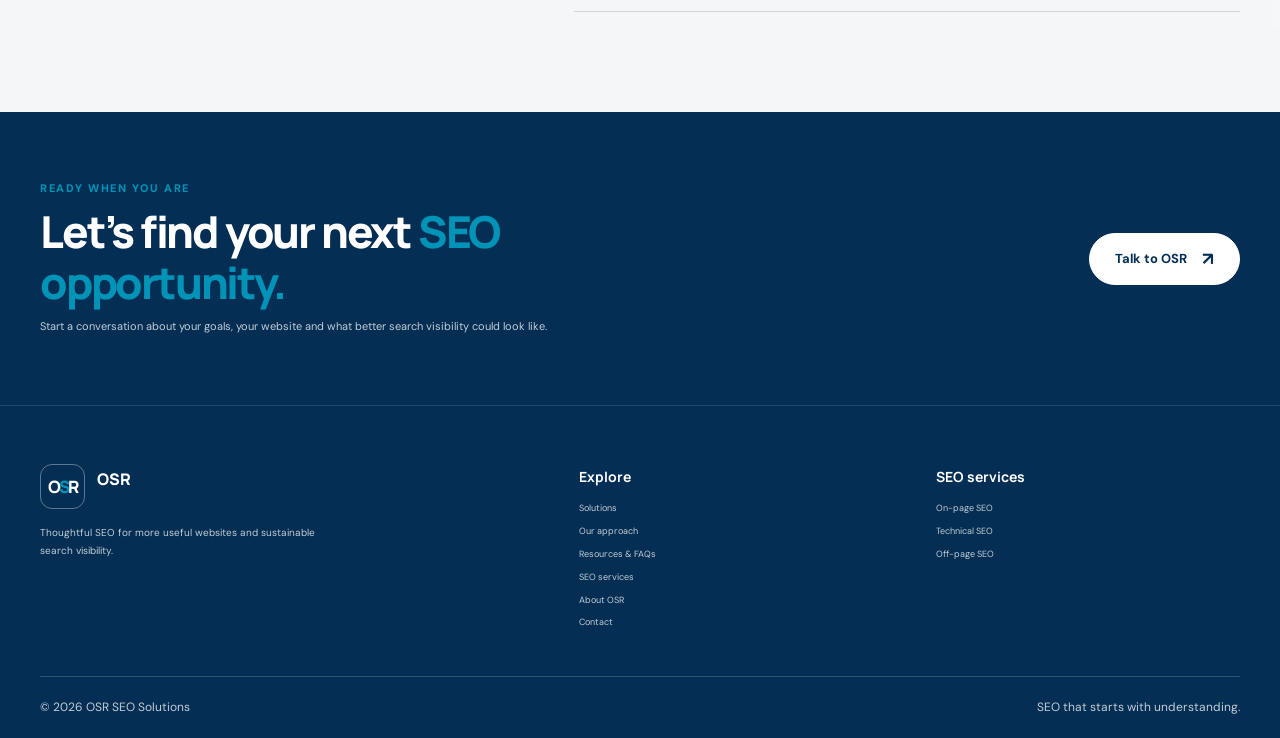
==== commit 3cb236bf: "Add robots meta tag with noindex directive to multiple HTML files for SEO optimization" ====
--- a/index.html
+++ b/index.html
@@ -2,6 +2,7 @@
 <html lang="en">
 <head>
   <meta charset="utf-8">
+  <meta name="robots" content="noindex">
   <meta name="viewport" content="width=device-width, initial-scale=1">
   <meta name="description" content="Practical SEO strategy, content optimization and technical improvements from OSR SEO Solutions. Build sustainable search visibility for your business.">
   <title>OSR SEO Solutions | SEO for sustainable growth</title>
--- a/modern.css
+++ b/modern.css
@@ -57,7 +57,7 @@
 .site-header .brand-name,
 .site-header .brand-name > span { color: var(--navy); }
 .site-header .brand-name > span { color: var(--teal); }
-.site-nav > .nav-link,
+.site-header .site-nav > a.nav-link,
 .site-header .nav-dropdown-trigger { color: var(--navy); font-weight: 700; }
 .site-header .site-nav > .nav-link:hover,
 .site-header .site-nav > .nav-link.active,
